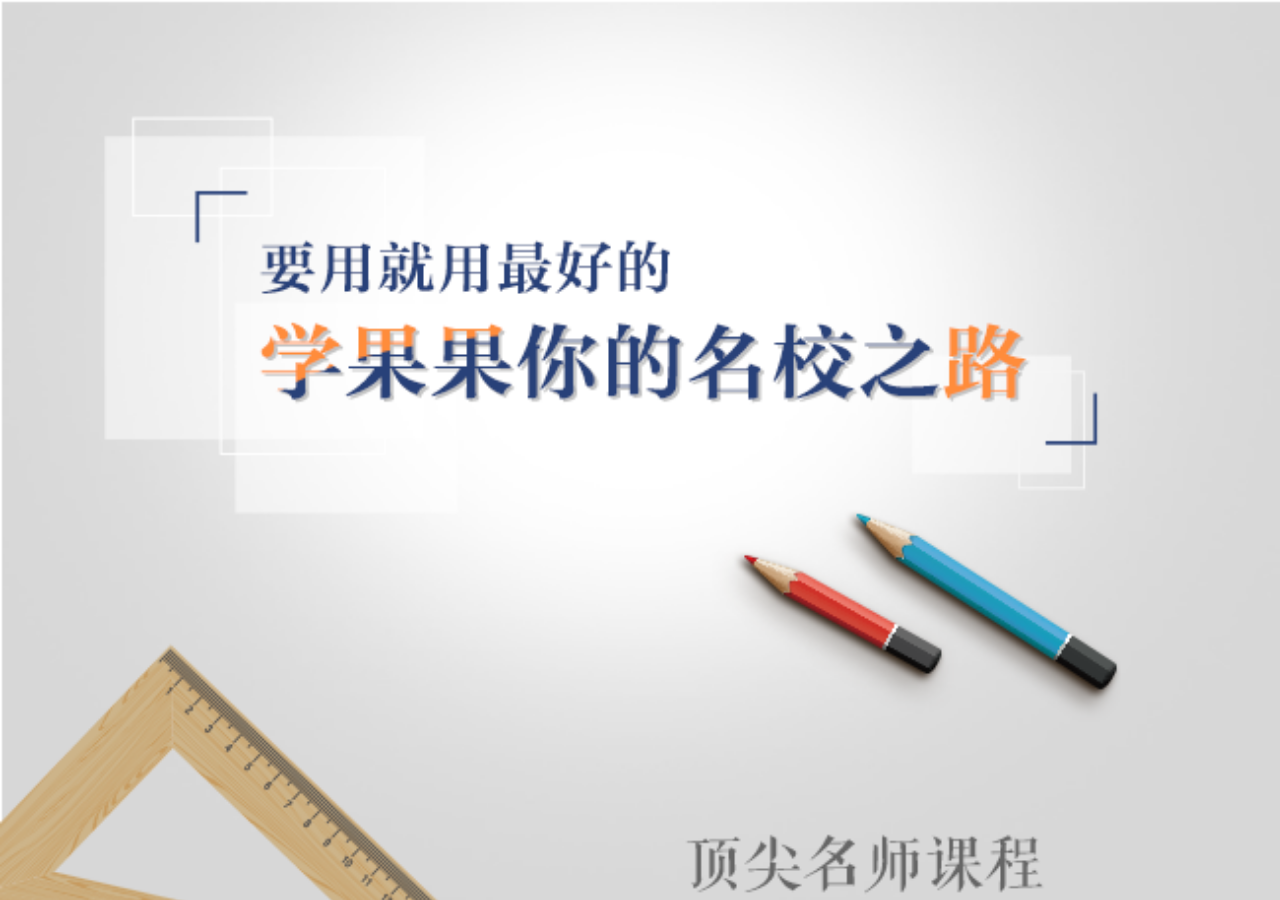
==== banner_second.html @ 9cfc10d7 "Initial commit" ====
<!DOCTYPE html>
<html>

	<head>
		<meta name="viewport" content="initial-scale=1, width=device-width, maximum-scale=1, user-scalable=no" />
		<meta name="apple-mobile-web-app-capable" content="yes" />
		<meta name="apple-touch-fullscreen" content="yes" />
		<meta name="full-screen" content="yes" />
		<meta name="format-detection" content="telephone=no" />
		<meta name="format-detection" content="address=no" />
		<meta charset="UTF-8">
		<link rel="stylesheet" type="text/css" href="css/app_banner.css"/>
		<title></title>
	<script type="text/javascript">
		function refresh() {
			var deviceWidth = document.documentElement.clientWidth;
			if(deviceWidth > 750) {
				document.documentElement.style.fontSize = 750 / 7.5 + "px";

			} else {
				document.documentElement.style.fontSize = deviceWidth / 7.5 + "px";
			}
		}
		refresh();
		window.onresize = function() {
			refresh();
		}
	</script>
	</head>
	<body>
		<div id="img_box" style=" background: url(img/banner2.png) no-repeat;background-size:100%;">
			
		</div>
	</body>
	<script type="text/javascript">
		console.log()
		document.getElementById("img_box").style.height=document.documentElement.clientHeight+"px";
	</script>
</html>
---- css/app_banner.css ----
* {
  margin: 0;
  padding: 0; }

#img_box {
  width: 100%;
  height: 100%; }

/*# sourceMappingURL=app_banner.css.map */
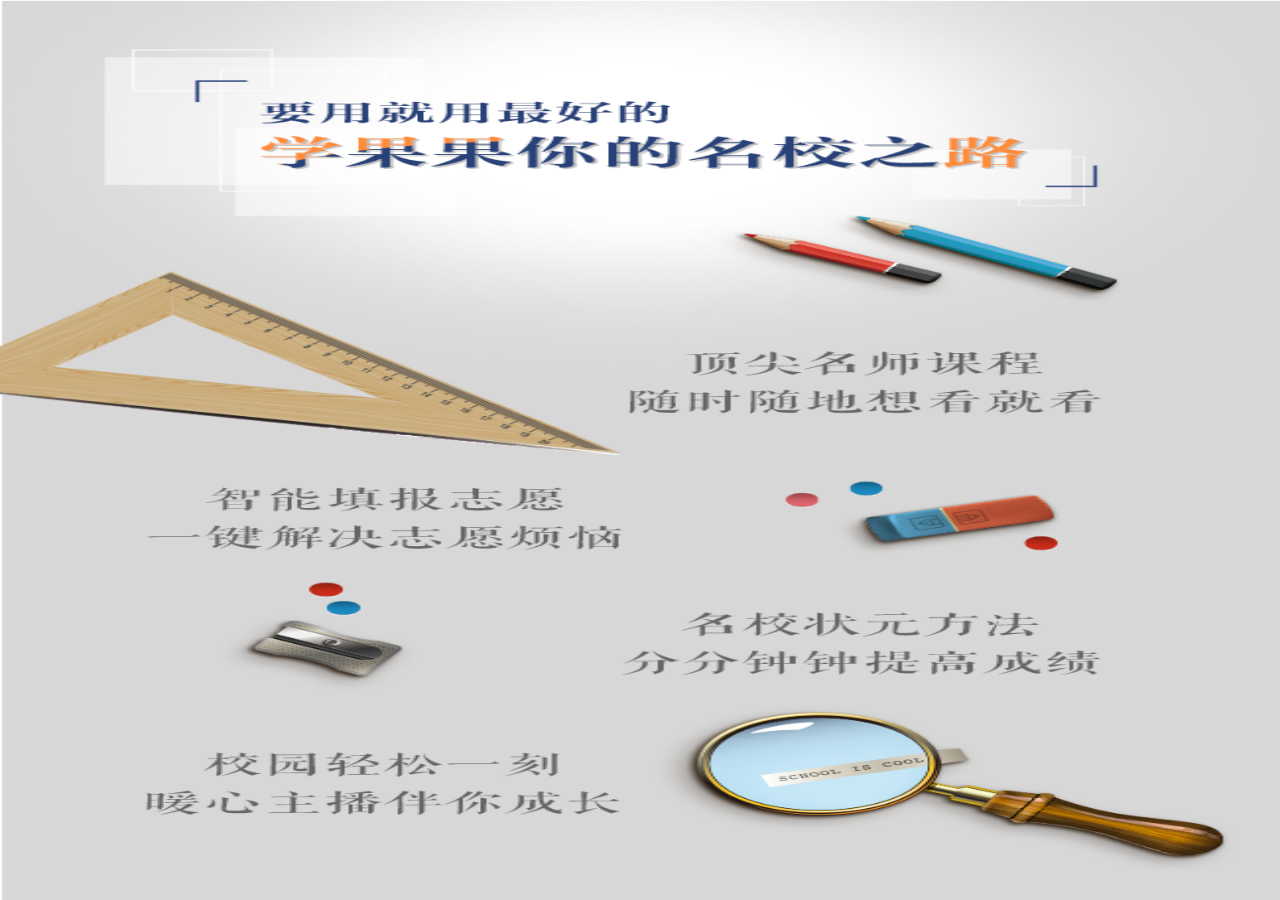
==== commit ca51f414: "100%" ====
--- a/banner_second.html
+++ b/banner_second.html
@@ -28,7 +28,7 @@
 	</script>
 	</head>
 	<body>
-		<div id="img_box" style=" background: url(img/banner2.png) no-repeat;background-size:100%;">
+		<div id="img_box" style=" background: url(img/banner2.png) no-repeat;background-size:100% 100%;">
 			
 		</div>
 	</body>
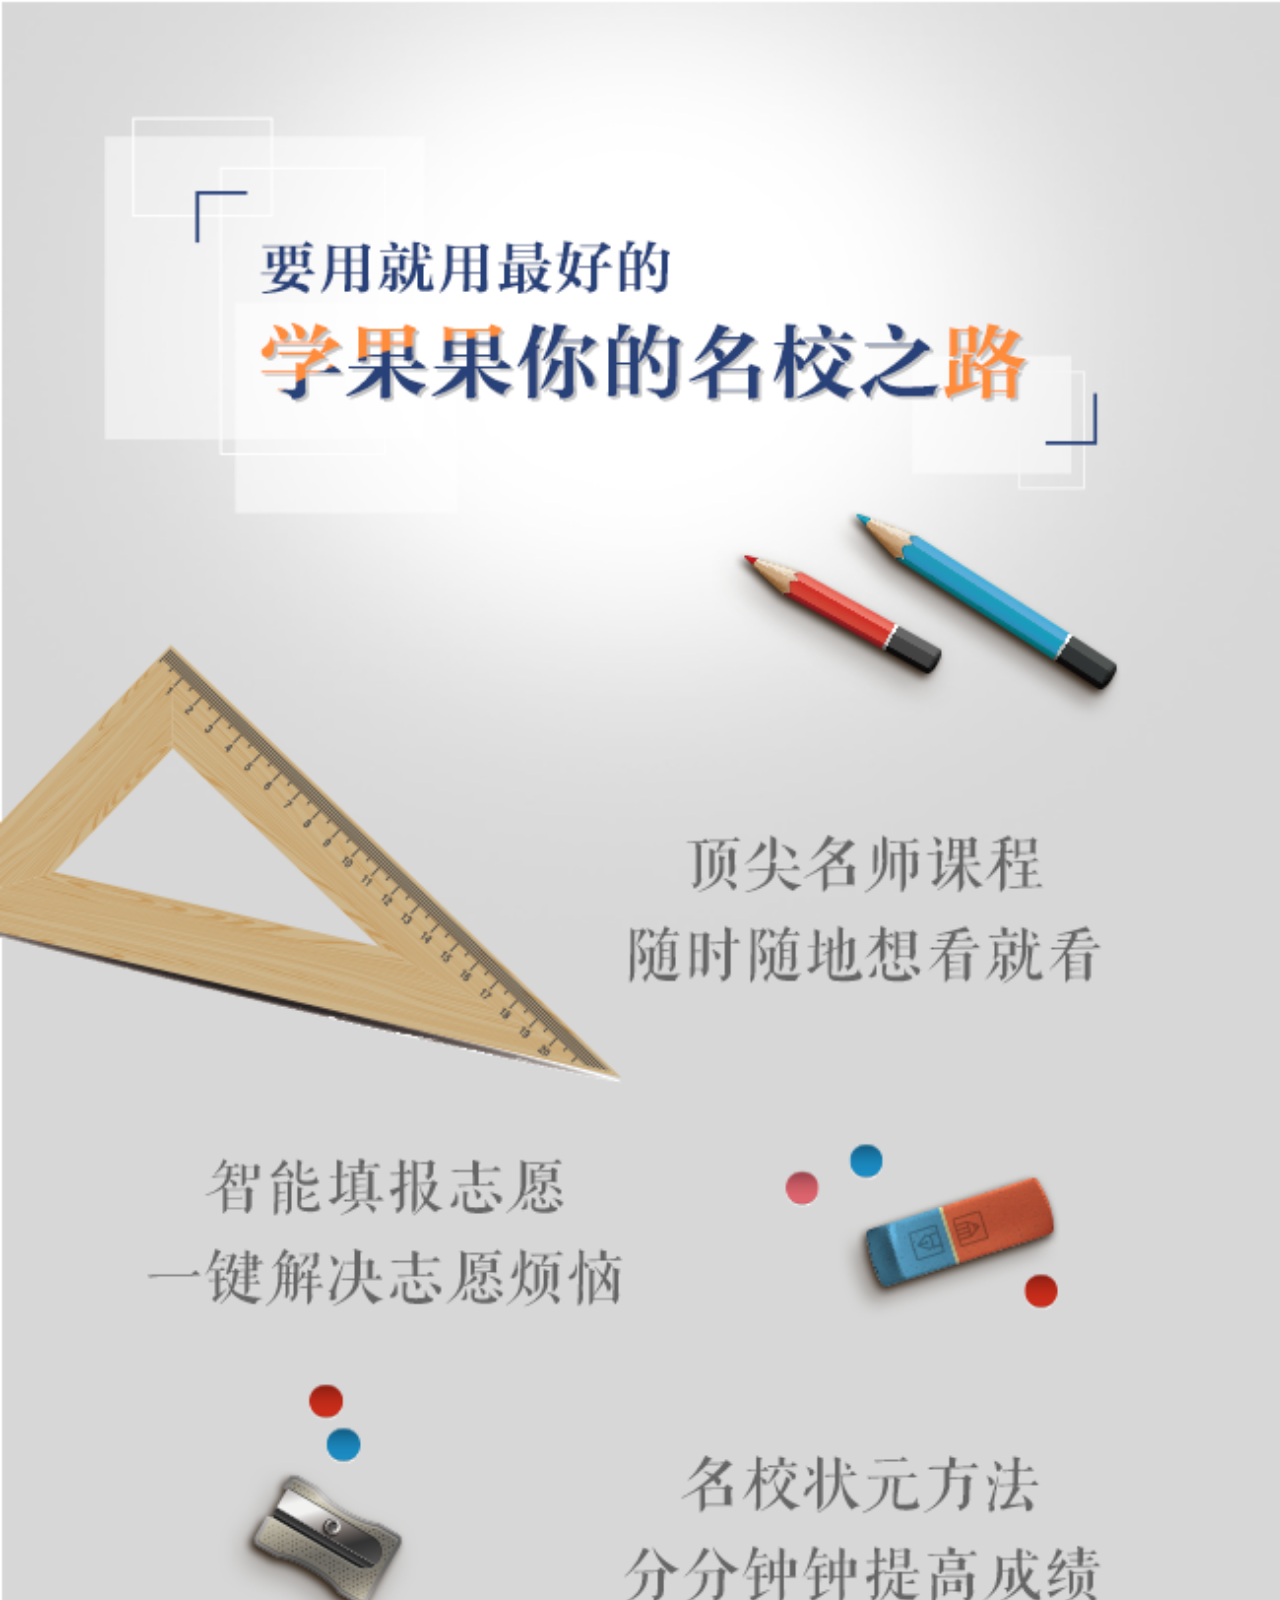
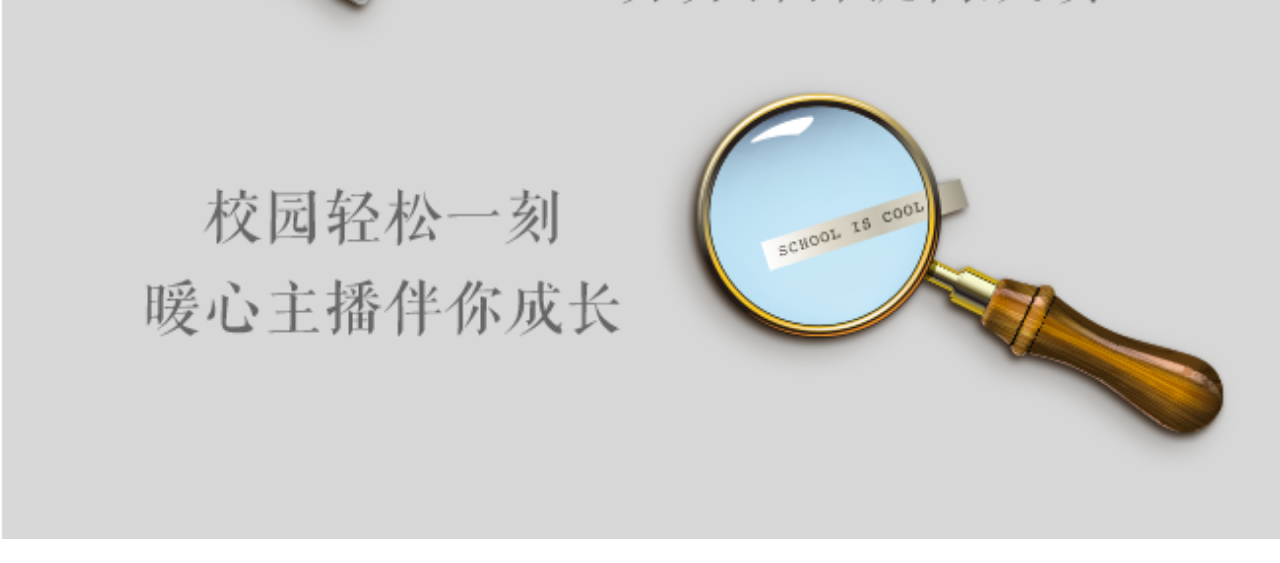
==== commit 578ecabc: "github" ====
--- a/banner_second.html
+++ b/banner_second.html
@@ -28,12 +28,9 @@
 	</script>
 	</head>
 	<body>
-		<div id="img_box" style=" background: url(img/banner2.png) no-repeat;background-size:100% 100%;">
-			
+		<div id="img_box" >
+			<img src="img/banner2.png" />
 		</div>
 	</body>
-	<script type="text/javascript">
-		console.log()
-		document.getElementById("img_box").style.height=document.documentElement.clientHeight+"px";
-	</script>
+	
 </html>
--- a/css/app_banner.css
+++ b/css/app_banner.css
@@ -2,8 +2,8 @@
   margin: 0;
   padding: 0; }
 
-#img_box {
+#img_box img {
   width: 100%;
-  height: 100%; }
+  height: auto; }
 
 /*# sourceMappingURL=app_banner.css.map */
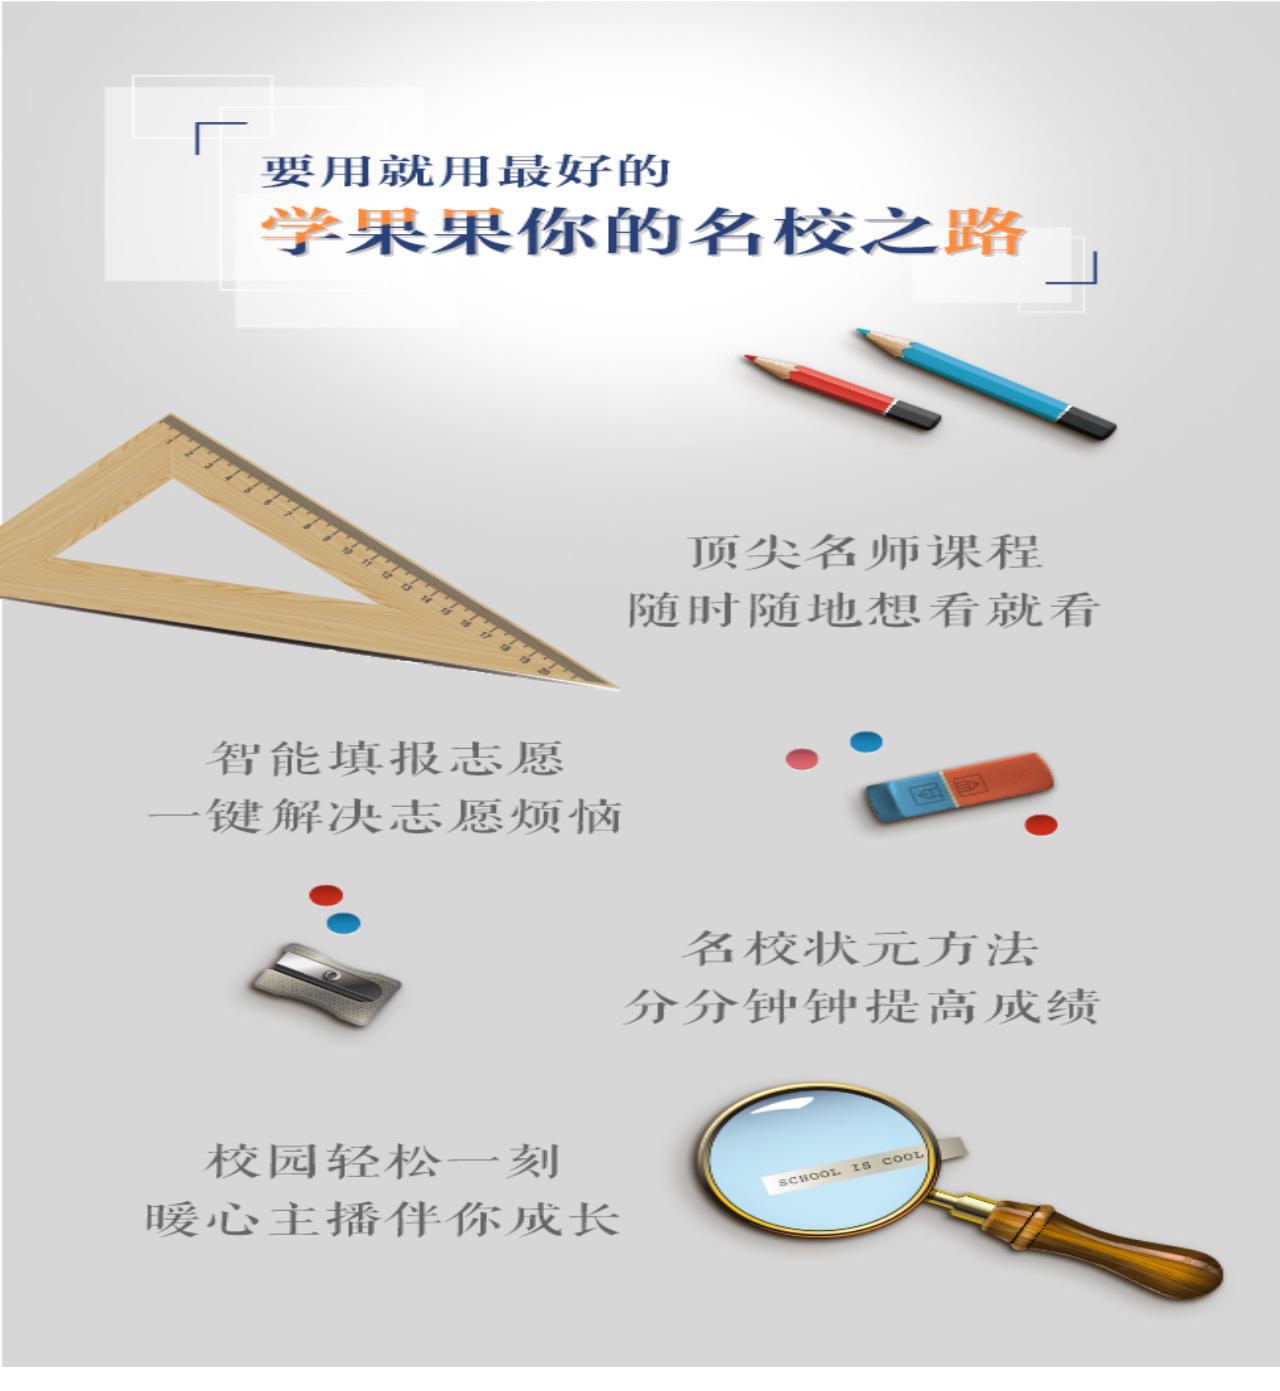
==== commit c7159f32: "github" ====
--- a/banner_second.html
+++ b/banner_second.html
@@ -28,8 +28,8 @@
 	</script>
 	</head>
 	<body>
-		<div id="img_box" >
-			<img src="img/banner2.png" />
+		<div id="img_box">
+		<img src="img/banner2.png" />
 		</div>
 	</body>
 	
--- a/css/app_banner.css
+++ b/css/app_banner.css
@@ -2,8 +2,11 @@
   margin: 0;
   padding: 0; }
 
-#img_box img {
+#img_box {
   width: 100%;
-  height: auto; }
+  height: 13.67rem; }
+  #img_box img {
+    width: 100%;
+    height: 13.67rem; }
 
 /*# sourceMappingURL=app_banner.css.map */
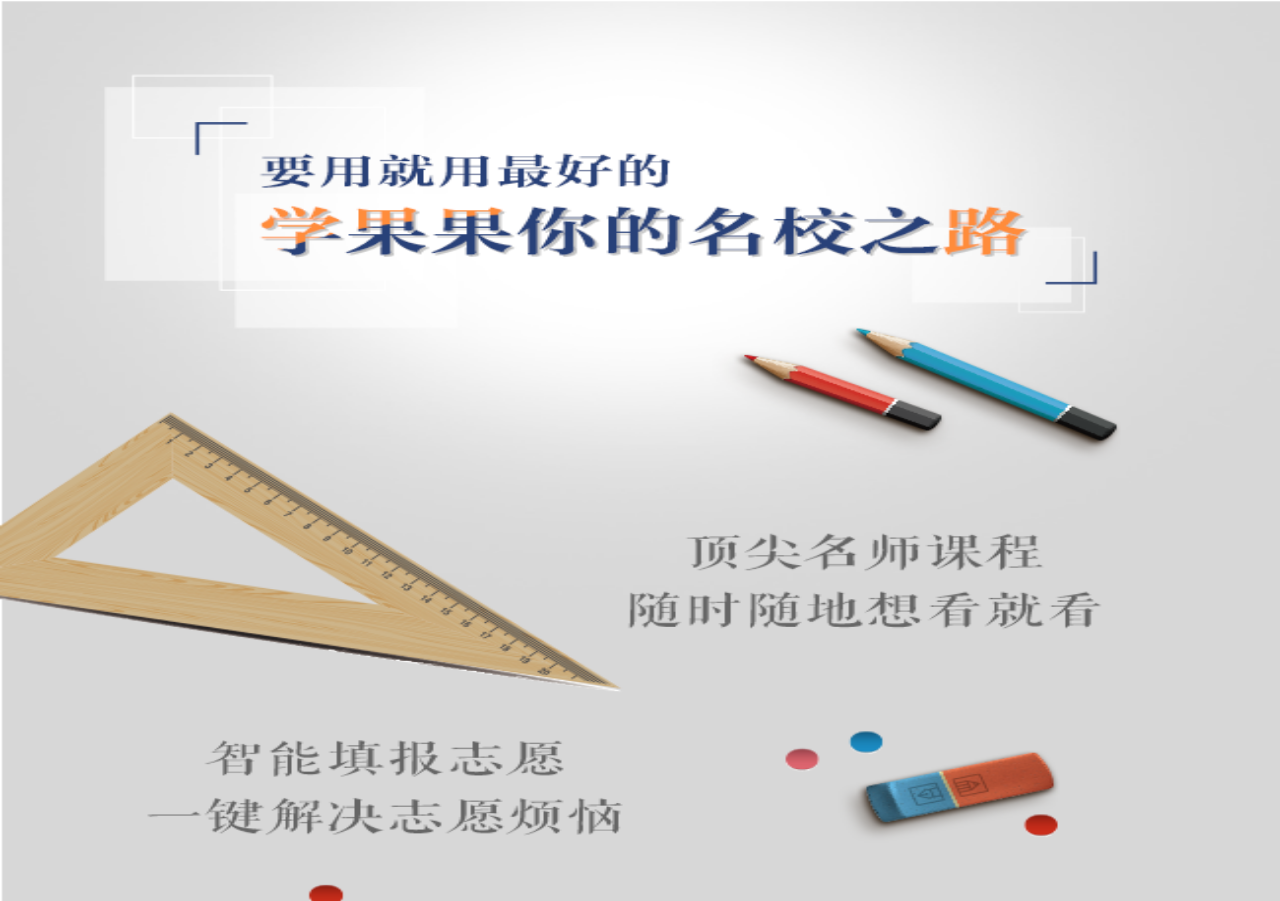
==== commit f69aa4da: "github" ====
--- a/banner_second.html
+++ b/banner_second.html
@@ -2,13 +2,14 @@
 <html>
 
 	<head>
-		<meta name="viewport" content="initial-scale=1, width=device-width, maximum-scale=1, user-scalable=no" />
+		<meta name="viewport" content="width=device-width,initial-scale=1.0,minimum-scale=1.0,maximum-scale=1.0,user-scalable=no" />
 		<meta name="apple-mobile-web-app-capable" content="yes" />
 		<meta name="apple-touch-fullscreen" content="yes" />
 		<meta name="full-screen" content="yes" />
 		<meta name="format-detection" content="telephone=no" />
 		<meta name="format-detection" content="address=no" />
 		<meta charset="UTF-8">
+		<link rel="stylesheet" type="text/css" href="lib/ionic/css/ionic.css"/>
 		<link rel="stylesheet" type="text/css" href="css/app_banner.css"/>
 		<title></title>
 	<script type="text/javascript">
@@ -27,10 +28,21 @@
 		}
 	</script>
 	</head>
-	<body>
-		<div id="img_box">
+	<script src="lib/ionic/js/ionic.bundle.js" type="text/javascript">
+		
+	</script>
+	<body ng-app="App" ng-controller="myCtrl">
+	<ion-content>
+			<div id="img_box">
 		<img src="img/banner2.png" />
 		</div>
+	</ion-content>
+	
 	</body>
-	
+	<script type="text/javascript">
+		var app=angular.module("App",["ionic"]);
+		app.controller("myCtrl",function($scope){
+			
+		})
+	</script>
 </html>
--- a/lib/ionic/css/ionic.css
+++ b/lib/ionic/css/ionic.css
@@ -0,0 +1,9813 @@
+@charset "UTF-8";
+/*!
+ * Copyright 2015 Drifty Co.
+ * http://drifty.com/
+ *
+ * Ionic, v1.3.1
+ * A powerful HTML5 mobile app framework.
+ * http://ionicframework.com/
+ *
+ * By @maxlynch, @benjsperry, @adamdbradley <3
+ *
+ * Licensed under the MIT license. Please see LICENSE for more information.
+ *
+ */
+/*!
+  Ionicons, v2.0.1
+  Created by Ben Sperry for the Ionic Framework, http://ionicons.com/
+  https://twitter.com/benjsperry  https://twitter.com/ionicframework
+  MIT License: https://github.com/driftyco/ionicons
+
+  Android-style icons originally built by Google’s
+  Material Design Icons: https://github.com/google/material-design-icons
+  used under CC BY http://creativecommons.org/licenses/by/4.0/
+  Modified icons to fit ionicon’s grid from original.
+*/
+@font-face {
+  font-family: "Ionicons";
+  src: url("../fonts/ionicons.eot?v=2.0.1");
+  src: url("../fonts/ionicons.eot?v=2.0.1#iefix") format("embedded-opentype"), url("../fonts/ionicons.ttf?v=2.0.1") format("truetype"), url("../fonts/ionicons.woff?v=2.0.1") format("woff"), url("../fonts/ionicons.woff") format("woff"), url("../fonts/ionicons.svg?v=2.0.1#Ionicons") format("svg");
+  font-weight: normal;
+  font-style: normal; }
+
+.ion, .ionicons,
+.ion-alert:before,
+.ion-alert-circled:before,
+.ion-android-add:before,
+.ion-android-add-circle:before,
+.ion-android-alarm-clock:before,
+.ion-android-alert:before,
+.ion-android-apps:before,
+.ion-android-archive:before,
+.ion-android-arrow-back:before,
+.ion-android-arrow-down:before,
+.ion-android-arrow-dropdown:before,
+.ion-android-arrow-dropdown-circle:before,
+.ion-android-arrow-dropleft:before,
+.ion-android-arrow-dropleft-circle:before,
+.ion-android-arrow-dropright:before,
+.ion-android-arrow-dropright-circle:before,
+.ion-android-arrow-dropup:before,
+.ion-android-arrow-dropup-circle:before,
+.ion-android-arrow-forward:before,
+.ion-android-arrow-up:before,
+.ion-android-attach:before,
+.ion-android-bar:before,
+.ion-android-bicycle:before,
+.ion-android-boat:before,
+.ion-android-bookmark:before,
+.ion-android-bulb:before,
+.ion-android-bus:before,
+.ion-android-calendar:before,
+.ion-android-call:before,
+.ion-android-camera:before,
+.ion-android-cancel:before,
+.ion-android-car:before,
+.ion-android-cart:before,
+.ion-android-chat:before,
+.ion-android-checkbox:before,
+.ion-android-checkbox-blank:before,
+.ion-android-checkbox-outline:before,
+.ion-android-checkbox-outline-blank:before,
+.ion-android-checkmark-circle:before,
+.ion-android-clipboard:before,
+.ion-android-close:before,
+.ion-android-cloud:before,
+.ion-android-cloud-circle:before,
+.ion-android-cloud-done:before,
+.ion-android-cloud-outline:before,
+.ion-android-color-palette:before,
+.ion-android-compass:before,
+.ion-android-contact:before,
+.ion-android-contacts:before,
+.ion-android-contract:before,
+.ion-android-create:before,
+.ion-android-delete:before,
+.ion-android-desktop:before,
+.ion-android-document:before,
+.ion-android-done:before,
+.ion-android-done-all:before,
+.ion-android-download:before,
+.ion-android-drafts:before,
+.ion-android-exit:before,
+.ion-android-expand:before,
+.ion-android-favorite:before,
+.ion-android-favorite-outline:before,
+.ion-android-film:before,
+.ion-android-folder:before,
+.ion-android-folder-open:before,
+.ion-android-funnel:before,
+.ion-android-globe:before,
+.ion-android-hand:before,
+.ion-android-hangout:before,
+.ion-android-happy:before,
+.ion-android-home:before,
+.ion-android-image:before,
+.ion-android-laptop:before,
+.ion-android-list:before,
+.ion-android-locate:before,
+.ion-android-lock:before,
+.ion-android-mail:before,
+.ion-android-map:before,
+.ion-android-menu:before,
+.ion-android-microphone:before,
+.ion-android-microphone-off:before,
+.ion-android-more-horizontal:before,
+.ion-android-more-vertical:before,
+.ion-android-navigate:before,
+.ion-android-notifications:before,
+.ion-android-notifications-none:before,
+.ion-android-notifications-off:before,
+.ion-android-open:before,
+.ion-android-options:before,
+.ion-android-people:before,
+.ion-android-person:before,
+.ion-android-person-add:before,
+.ion-android-phone-landscape:before,
+.ion-android-phone-portrait:before,
+.ion-android-pin:before,
+.ion-android-plane:before,
+.ion-android-playstore:before,
+.ion-android-print:before,
+.ion-android-radio-button-off:before,
+.ion-android-radio-button-on:before,
+.ion-android-refresh:before,
+.ion-android-remove:before,
+.ion-android-remove-circle:before,
+.ion-android-restaurant:before,
+.ion-android-sad:before,
+.ion-android-search:before,
+.ion-android-send:before,
+.ion-android-settings:before,
+.ion-android-share:before,
+.ion-android-share-alt:before,
+.ion-android-star:before,
+.ion-android-star-half:before,
+.ion-android-star-outline:before,
+.ion-android-stopwatch:before,
+.ion-android-subway:before,
+.ion-android-sunny:before,
+.ion-android-sync:before,
+.ion-android-textsms:before,
+.ion-android-time:before,
+.ion-android-train:before,
+.ion-android-unlock:before,
+.ion-android-upload:before,
+.ion-android-volume-down:before,
+.ion-android-volume-mute:before,
+.ion-android-volume-off:before,
+.ion-android-volume-up:before,
+.ion-android-walk:before,
+.ion-android-warning:before,
+.ion-android-watch:before,
+.ion-android-wifi:before,
+.ion-aperture:before,
+.ion-archive:before,
+.ion-arrow-down-a:before,
+.ion-arrow-down-b:before,
+.ion-arrow-down-c:before,
+.ion-arrow-expand:before,
+.ion-arrow-graph-down-left:before,
+.ion-arrow-graph-down-right:before,
+.ion-arrow-graph-up-left:before,
+.ion-arrow-graph-up-right:before,
+.ion-arrow-left-a:before,
+.ion-arrow-left-b:before,
+.ion-arrow-left-c:before,
+.ion-arrow-move:before,
+.ion-arrow-resize:before,
+.ion-arrow-return-left:before,
+.ion-arrow-return-right:before,
+.ion-arrow-right-a:before,
+.ion-arrow-right-b:before,
+.ion-arrow-right-c:before,
+.ion-arrow-shrink:before,
+.ion-arrow-swap:before,
+.ion-arrow-up-a:before,
+.ion-arrow-up-b:before,
+.ion-arrow-up-c:before,
+.ion-asterisk:before,
+.ion-at:before,
+.ion-backspace:before,
+.ion-backspace-outline:before,
+.ion-bag:before,
+.ion-battery-charging:before,
+.ion-battery-empty:before,
+.ion-battery-full:before,
+.ion-battery-half:before,
+.ion-battery-low:before,
+.ion-beaker:before,
+.ion-beer:before,
+.ion-bluetooth:before,
+.ion-bonfire:before,
+.ion-bookmark:before,
+.ion-bowtie:before,
+.ion-briefcase:before,
+.ion-bug:before,
+.ion-calculator:before,
+.ion-calendar:before,
+.ion-camera:before,
+.ion-card:before,
+.ion-cash:before,
+.ion-chatbox:before,
+.ion-chatbox-working:before,
+.ion-chatboxes:before,
+.ion-chatbubble:before,
+.ion-chatbubble-working:before,
+.ion-chatbubbles:before,
+.ion-checkmark:before,
+.ion-checkmark-circled:before,
+.ion-checkmark-round:before,
+.ion-chevron-down:before,
+.ion-chevron-left:before,
+.ion-chevron-right:before,
+.ion-chevron-up:before,
+.ion-clipboard:before,
+.ion-clock:before,
+.ion-close:before,
+.ion-close-circled:before,
+.ion-close-round:before,
+.ion-closed-captioning:before,
+.ion-cloud:before,
+.ion-code:before,
+.ion-code-download:before,
+.ion-code-working:before,
+.ion-coffee:before,
+.ion-compass:before,
+.ion-compose:before,
+.ion-connection-bars:before,
+.ion-contrast:before,
+.ion-crop:before,
+.ion-cube:before,
+.ion-disc:before,
+.ion-document:before,
+.ion-document-text:before,
+.ion-drag:before,
+.ion-earth:before,
+.ion-easel:before,
+.ion-edit:before,
+.ion-egg:before,
+.ion-eject:before,
+.ion-email:before,
+.ion-email-unread:before,
+.ion-erlenmeyer-flask:before,
+.ion-erlenmeyer-flask-bubbles:before,
+.ion-eye:before,
+.ion-eye-disabled:before,
+.ion-female:before,
+.ion-filing:before,
+.ion-film-marker:before,
+.ion-fireball:before,
+.ion-flag:before,
+.ion-flame:before,
+.ion-flash:before,
+.ion-flash-off:before,
+.ion-folder:before,
+.ion-fork:before,
+.ion-fork-repo:before,
+.ion-forward:before,
+.ion-funnel:before,
+.ion-gear-a:before,
+.ion-gear-b:before,
+.ion-grid:before,
+.ion-hammer:before,
+.ion-happy:before,
+.ion-happy-outline:before,
+.ion-headphone:before,
+.ion-heart:before,
+.ion-heart-broken:before,
+.ion-help:before,
+.ion-help-buoy:before,
+.ion-help-circled:before,
+.ion-home:before,
+.ion-icecream:before,
+.ion-image:before,
+.ion-images:before,
+.ion-information:before,
+.ion-information-circled:before,
+.ion-ionic:before,
+.ion-ios-alarm:before,
+.ion-ios-alarm-outline:before,
+.ion-ios-albums:before,
+.ion-ios-albums-outline:before,
+.ion-ios-americanfootball:before,
+.ion-ios-americanfootball-outline:before,
+.ion-ios-analytics:before,
+.ion-ios-analytics-outline:before,
+.ion-ios-arrow-back:before,
+.ion-ios-arrow-down:before,
+.ion-ios-arrow-forward:before,
+.ion-ios-arrow-left:before,
+.ion-ios-arrow-right:before,
+.ion-ios-arrow-thin-down:before,
+.ion-ios-arrow-thin-left:before,
+.ion-ios-arrow-thin-right:before,
+.ion-ios-arrow-thin-up:before,
+.ion-ios-arrow-up:before,
+.ion-ios-at:before,
+.ion-ios-at-outline:before,
+.ion-ios-barcode:before,
+.ion-ios-barcode-outline:before,
+.ion-ios-baseball:before,
+.ion-ios-baseball-outline:before,
+.ion-ios-basketball:before,
+.ion-ios-basketball-outline:before,
+.ion-ios-bell:before,
+.ion-ios-bell-outline:before,
+.ion-ios-body:before,
+.ion-ios-body-outline:before,
+.ion-ios-bolt:before,
+.ion-ios-bolt-outline:before,
+.ion-ios-book:before,
+.ion-ios-book-outline:before,
+.ion-ios-bookmarks:before,
+.ion-ios-bookmarks-outline:before,
+.ion-ios-box:before,
+.ion-ios-box-outline:before,
+.ion-ios-briefcase:before,
+.ion-ios-briefcase-outline:before,
+.ion-ios-browsers:before,
+.ion-ios-browsers-outline:before,
+.ion-ios-calculator:before,
+.ion-ios-calculator-outline:before,
+.ion-ios-calendar:before,
+.ion-ios-calendar-outline:before,
+.ion-ios-camera:before,
+.ion-ios-camera-outline:before,
+.ion-ios-cart:before,
+.ion-ios-cart-outline:before,
+.ion-ios-chatboxes:before,
+.ion-ios-chatboxes-outline:before,
+.ion-ios-chatbubble:before,
+.ion-ios-chatbubble-outline:before,
+.ion-ios-checkmark:before,
+.ion-ios-checkmark-empty:before,
+.ion-ios-checkmark-outline:before,
+.ion-ios-circle-filled:before,
+.ion-ios-circle-outline:before,
+.ion-ios-clock:before,
+.ion-ios-clock-outline:before,
+.ion-ios-close:before,
+.ion-ios-close-empty:before,
+.ion-ios-close-outline:before,
+.ion-ios-cloud:before,
+.ion-ios-cloud-download:before,
+.ion-ios-cloud-download-outline:before,
+.ion-ios-cloud-outline:before,
+.ion-ios-cloud-upload:before,
+.ion-ios-cloud-upload-outline:before,
+.ion-ios-cloudy:before,
+.ion-ios-cloudy-night:before,
+.ion-ios-cloudy-night-outline:before,
+.ion-ios-cloudy-outline:before,
+.ion-ios-cog:before,
+.ion-ios-cog-outline:before,
+.ion-ios-color-filter:before,
+.ion-ios-color-filter-outline:before,
+.ion-ios-color-wand:before,
+.ion-ios-color-wand-outline:before,
+.ion-ios-compose:before,
+.ion-ios-compose-outline:before,
+.ion-ios-contact:before,
+.ion-ios-contact-outline:before,
+.ion-ios-copy:before,
+.ion-ios-copy-outline:before,
+.ion-ios-crop:before,
+.ion-ios-crop-strong:before,
+.ion-ios-download:before,
+.ion-ios-download-outline:before,
+.ion-ios-drag:before,
+.ion-ios-email:before,
+.ion-ios-email-outline:before,
+.ion-ios-eye:before,
+.ion-ios-eye-outline:before,
+.ion-ios-fastforward:before,
+.ion-ios-fastforward-outline:before,
+.ion-ios-filing:before,
+.ion-ios-filing-outline:before,
+.ion-ios-film:before,
+.ion-ios-film-outline:before,
+.ion-ios-flag:before,
+.ion-ios-flag-outline:before,
+.ion-ios-flame:before,
+.ion-ios-flame-outline:before,
+.ion-ios-flask:before,
+.ion-ios-flask-outline:before,
+.ion-ios-flower:before,
+.ion-ios-flower-outline:before,
+.ion-ios-folder:before,
+.ion-ios-folder-outline:before,
+.ion-ios-football:before,
+.ion-ios-football-outline:before,
+.ion-ios-game-controller-a:before,
+.ion-ios-game-controller-a-outline:before,
+.ion-ios-game-controller-b:before,
+.ion-ios-game-controller-b-outline:before,
+.ion-ios-gear:before,
+.ion-ios-gear-outline:before,
+.ion-ios-glasses:before,
+.ion-ios-glasses-outline:before,
+.ion-ios-grid-view:before,
+.ion-ios-grid-view-outline:before,
+.ion-ios-heart:before,
+.ion-ios-heart-outline:before,
+.ion-ios-help:before,
+.ion-ios-help-empty:before,
+.ion-ios-help-outline:before,
+.ion-ios-home:before,
+.ion-ios-home-outline:before,
+.ion-ios-infinite:before,
+.ion-ios-infinite-outline:before,
+.ion-ios-information:before,
+.ion-ios-information-empty:before,
+.ion-ios-information-outline:before,
+.ion-ios-ionic-outline:before,
+.ion-ios-keypad:before,
+.ion-ios-keypad-outline:before,
+.ion-ios-lightbulb:before,
+.ion-ios-lightbulb-outline:before,
+.ion-ios-list:before,
+.ion-ios-list-outline:before,
+.ion-ios-location:before,
+.ion-ios-location-outline:before,
+.ion-ios-locked:before,
+.ion-ios-locked-outline:before,
+.ion-ios-loop:before,
+.ion-ios-loop-strong:before,
+.ion-ios-medical:before,
+.ion-ios-medical-outline:before,
+.ion-ios-medkit:before,
+.ion-ios-medkit-outline:before,
+.ion-ios-mic:before,
+.ion-ios-mic-off:before,
+.ion-ios-mic-outline:before,
+.ion-ios-minus:before,
+.ion-ios-minus-empty:before,
+.ion-ios-minus-outline:before,
+.ion-ios-monitor:before,
+.ion-ios-monitor-outline:before,
+.ion-ios-moon:before,
+.ion-ios-moon-outline:before,
+.ion-ios-more:before,
+.ion-ios-more-outline:before,
+.ion-ios-musical-note:before,
+.ion-ios-musical-notes:before,
+.ion-ios-navigate:before,
+.ion-ios-navigate-outline:before,
+.ion-ios-nutrition:before,
+.ion-ios-nutrition-outline:before,
+.ion-ios-paper:before,
+.ion-ios-paper-outline:before,
+.ion-ios-paperplane:before,
+.ion-ios-paperplane-outline:before,
+.ion-ios-partlysunny:before,
+.ion-ios-partlysunny-outline:before,
+.ion-ios-pause:before,
+.ion-ios-pause-outline:before,
+.ion-ios-paw:before,
+.ion-ios-paw-outline:before,
+.ion-ios-people:before,
+.ion-ios-people-outline:before,
+.ion-ios-person:before,
+.ion-ios-person-outline:before,
+.ion-ios-personadd:before,
+.ion-ios-personadd-outline:before,
+.ion-ios-photos:before,
+.ion-ios-photos-outline:before,
+.ion-ios-pie:before,
+.ion-ios-pie-outline:before,
+.ion-ios-pint:before,
+.ion-ios-pint-outline:before,
+.ion-ios-play:before,
+.ion-ios-play-outline:before,
+.ion-ios-plus:before,
+.ion-ios-plus-empty:before,
+.ion-ios-plus-outline:before,
+.ion-ios-pricetag:before,
+.ion-ios-pricetag-outline:before,
+.ion-ios-pricetags:before,
+.ion-ios-pricetags-outline:before,
+.ion-ios-printer:before,
+.ion-ios-printer-outline:before,
+.ion-ios-pulse:before,
+.ion-ios-pulse-strong:before,
+.ion-ios-rainy:before,
+.ion-ios-rainy-outline:before,
+.ion-ios-recording:before,
+.ion-ios-recording-outline:before,
+.ion-ios-redo:before,
+.ion-ios-redo-outline:before,
+.ion-ios-refresh:before,
+.ion-ios-refresh-empty:before,
+.ion-ios-refresh-outline:before,
+.ion-ios-reload:before,
+.ion-ios-reverse-camera:before,
+.ion-ios-reverse-camera-outline:before,
+.ion-ios-rewind:before,
+.ion-ios-rewind-outline:before,
+.ion-ios-rose:before,
+.ion-ios-rose-outline:before,
+.ion-ios-search:before,
+.ion-ios-search-strong:before,
+.ion-ios-settings:before,
+.ion-ios-settings-strong:before,
+.ion-ios-shuffle:before,
+.ion-ios-shuffle-strong:before,
+.ion-ios-skipbackward:before,
+.ion-ios-skipbackward-outline:before,
+.ion-ios-skipforward:before,
+.ion-ios-skipforward-outline:before,
+.ion-ios-snowy:before,
+.ion-ios-speedometer:before,
+.ion-ios-speedometer-outline:before,
+.ion-ios-star:before,
+.ion-ios-star-half:before,
+.ion-ios-star-outline:before,
+.ion-ios-stopwatch:before,
+.ion-ios-stopwatch-outline:before,
+.ion-ios-sunny:before,
+.ion-ios-sunny-outline:before,
+.ion-ios-telephone:before,
+.ion-ios-telephone-outline:before,
+.ion-ios-tennisball:before,
+.ion-ios-tennisball-outline:before,
+.ion-ios-thunderstorm:before,
+.ion-ios-thunderstorm-outline:before,
+.ion-ios-time:before,
+.ion-ios-time-outline:before,
+.ion-ios-timer:before,
+.ion-ios-timer-outline:before,
+.ion-ios-toggle:before,
+.ion-ios-toggle-outline:before,
+.ion-ios-trash:before,
+.ion-ios-trash-outline:before,
+.ion-ios-undo:before,
+.ion-ios-undo-outline:before,
+.ion-ios-unlocked:before,
+.ion-ios-unlocked-outline:before,
+.ion-ios-upload:before,
+.ion-ios-upload-outline:before,
+.ion-ios-videocam:before,
+.ion-ios-videocam-outline:before,
+.ion-ios-volume-high:before,
+.ion-ios-volume-low:before,
+.ion-ios-wineglass:before,
+.ion-ios-wineglass-outline:before,
+.ion-ios-world:before,
+.ion-ios-world-outline:before,
+.ion-ipad:before,
+.ion-iphone:before,
+.ion-ipod:before,
+.ion-jet:before,
+.ion-key:before,
+.ion-knife:before,
+.ion-laptop:before,
+.ion-leaf:before,
+.ion-levels:before,
+.ion-lightbulb:before,
+.ion-link:before,
+.ion-load-a:before,
+.ion-load-b:before,
+.ion-load-c:before,
+.ion-load-d:before,
+.ion-location:before,
+.ion-lock-combination:before,
+.ion-locked:before,
+.ion-log-in:before,
+.ion-log-out:before,
+.ion-loop:before,
+.ion-magnet:before,
+.ion-male:before,
+.ion-man:before,
+.ion-map:before,
+.ion-medkit:before,
+.ion-merge:before,
+.ion-mic-a:before,
+.ion-mic-b:before,
+.ion-mic-c:before,
+.ion-minus:before,
+.ion-minus-circled:before,
+.ion-minus-round:before,
+.ion-model-s:before,
+.ion-monitor:before,
+.ion-more:before,
+.ion-mouse:before,
+.ion-music-note:before,
+.ion-navicon:before,
+.ion-navicon-round:before,
+.ion-navigate:before,
+.ion-network:before,
+.ion-no-smoking:before,
+.ion-nuclear:before,
+.ion-outlet:before,
+.ion-paintbrush:before,
+.ion-paintbucket:before,
+.ion-paper-airplane:before,
+.ion-paperclip:before,
+.ion-pause:before,
+.ion-person:before,
+.ion-person-add:before,
+.ion-person-stalker:before,
+.ion-pie-graph:before,
+.ion-pin:before,
+.ion-pinpoint:before,
+.ion-pizza:before,
+.ion-plane:before,
+.ion-planet:before,
+.ion-play:before,
+.ion-playstation:before,
+.ion-plus:before,
+.ion-plus-circled:before,
+.ion-plus-round:before,
+.ion-podium:before,
+.ion-pound:before,
+.ion-power:before,
+.ion-pricetag:before,
+.ion-pricetags:before,
+.ion-printer:before,
+.ion-pull-request:before,
+.ion-qr-scanner:before,
+.ion-quote:before,
+.ion-radio-waves:before,
+.ion-record:before,
+.ion-refresh:before,
+.ion-reply:before,
+.ion-reply-all:before,
+.ion-ribbon-a:before,
+.ion-ribbon-b:before,
+.ion-sad:before,
+.ion-sad-outline:before,
+.ion-scissors:before,
+.ion-search:before,
+.ion-settings:before,
+.ion-share:before,
+.ion-shuffle:before,
+.ion-skip-backward:before,
+.ion-skip-forward:before,
+.ion-social-android:before,
+.ion-social-android-outline:before,
+.ion-social-angular:before,
+.ion-social-angular-outline:before,
+.ion-social-apple:before,
+.ion-social-apple-outline:before,
+.ion-social-bitcoin:before,
+.ion-social-bitcoin-outline:before,
+.ion-social-buffer:before,
+.ion-social-buffer-outline:before,
+.ion-social-chrome:before,
+.ion-social-chrome-outline:before,
+.ion-social-codepen:before,
+.ion-social-codepen-outline:before,
+.ion-social-css3:before,
+.ion-social-css3-outline:before,
+.ion-social-designernews:before,
+.ion-social-designernews-outline:before,
+.ion-social-dribbble:before,
+.ion-social-dribbble-outline:before,
+.ion-social-dropbox:before,
+.ion-social-dropbox-outline:before,
+.ion-social-euro:before,
+.ion-social-euro-outline:before,
+.ion-social-facebook:before,
+.ion-social-facebook-outline:before,
+.ion-social-foursquare:before,
+.ion-social-foursquare-outline:before,
+.ion-social-freebsd-devil:before,
+.ion-social-github:before,
+.ion-social-github-outline:before,
+.ion-social-google:before,
+.ion-social-google-outline:before,
+.ion-social-googleplus:before,
+.ion-social-googleplus-outline:before,
+.ion-social-hackernews:before,
+.ion-social-hackernews-outline:before,
+.ion-social-html5:before,
+.ion-social-html5-outline:before,
+.ion-social-instagram:before,
+.ion-social-instagram-outline:before,
+.ion-social-javascript:before,
+.ion-social-javascript-outline:before,
+.ion-social-linkedin:before,
+.ion-social-linkedin-outline:before,
+.ion-social-markdown:before,
+.ion-social-nodejs:before,
+.ion-social-octocat:before,
+.ion-social-pinterest:before,
+.ion-social-pinterest-outline:before,
+.ion-social-python:before,
+.ion-social-reddit:before,
+.ion-social-reddit-outline:before,
+.ion-social-rss:before,
+.ion-social-rss-outline:before,
+.ion-social-sass:before,
+.ion-social-skype:before,
+.ion-social-skype-outline:before,
+.ion-social-snapchat:before,
+.ion-social-snapchat-outline:before,
+.ion-social-tumblr:before,
+.ion-social-tumblr-outline:before,
+.ion-social-tux:before,
+.ion-social-twitch:before,
+.ion-social-twitch-outline:before,
+.ion-social-twitter:before,
+.ion-social-twitter-outline:before,
+.ion-social-usd:before,
+.ion-social-usd-outline:before,
+.ion-social-vimeo:before,
+.ion-social-vimeo-outline:before,
+.ion-social-whatsapp:before,
+.ion-social-whatsapp-outline:before,
+.ion-social-windows:before,
+.ion-social-windows-outline:before,
+.ion-social-wordpress:before,
+.ion-social-wordpress-outline:before,
+.ion-social-yahoo:before,
+.ion-social-yahoo-outline:before,
+.ion-social-yen:before,
+.ion-social-yen-outline:before,
+.ion-social-youtube:before,
+.ion-social-youtube-outline:before,
+.ion-soup-can:before,
+.ion-soup-can-outline:before,
+.ion-speakerphone:before,
+.ion-speedometer:before,
+.ion-spoon:before,
+.ion-star:before,
+.ion-stats-bars:before,
+.ion-steam:before,
+.ion-stop:before,
+.ion-thermometer:before,
+.ion-thumbsdown:before,
+.ion-thumbsup:before,
+.ion-toggle:before,
+.ion-toggle-filled:before,
+.ion-transgender:before,
+.ion-trash-a:before,
+.ion-trash-b:before,
+.ion-trophy:before,
+.ion-tshirt:before,
+.ion-tshirt-outline:before,
+.ion-umbrella:before,
+.ion-university:before,
+.ion-unlocked:before,
+.ion-upload:before,
+.ion-usb:before,
+.ion-videocamera:before,
+.ion-volume-high:before,
+.ion-volume-low:before,
+.ion-volume-medium:before,
+.ion-volume-mute:before,
+.ion-wand:before,
+.ion-waterdrop:before,
+.ion-wifi:before,
+.ion-wineglass:before,
+.ion-woman:before,
+.ion-wrench:before,
+.ion-xbox:before {
+  display: inline-block;
+  font-family: "Ionicons";
+  speak: none;
+  font-style: normal;
+  font-weight: normal;
+  font-variant: normal;
+  text-transform: none;
+  text-rendering: auto;
+  line-height: 1;
+  -webkit-font-smoothing: antialiased;
+  -moz-osx-font-smoothing: grayscale; }
+
+.ion-alert:before {
+  content: ""; }
+
+.ion-alert-circled:before {
+  content: ""; }
+
+.ion-android-add:before {
+  content: ""; }
+
+.ion-android-add-circle:before {
+  content: ""; }
+
+.ion-android-alarm-clock:before {
+  content: ""; }
+
+.ion-android-alert:before {
+  content: ""; }
+
+.ion-android-apps:before {
+  content: ""; }
+
+.ion-android-archive:before {
+  content: ""; }
+
+.ion-android-arrow-back:before {
+  content: ""; }
+
+.ion-android-arrow-down:before {
+  content: ""; }
+
+.ion-android-arrow-dropdown:before {
+  content: ""; }
+
+.ion-android-arrow-dropdown-circle:before {
+  content: ""; }
+
+.ion-android-arrow-dropleft:before {
+  content: ""; }
+
+.ion-android-arrow-dropleft-circle:before {
+  content: ""; }
+
+.ion-android-arrow-dropright:before {
+  content: ""; }
+
+.ion-android-arrow-dropright-circle:before {
+  content: ""; }
+
+.ion-android-arrow-dropup:before {
+  content: ""; }
+
+.ion-android-arrow-dropup-circle:before {
+  content: ""; }
+
+.ion-android-arrow-forward:before {
+  content: ""; }
+
+.ion-android-arrow-up:before {
+  content: ""; }
+
+.ion-android-attach:before {
+  content: ""; }
+
+.ion-android-bar:before {
+  content: ""; }
+
+.ion-android-bicycle:before {
+  content: ""; }
+
+.ion-android-boat:before {
+  content: ""; }
+
+.ion-android-bookmark:before {
+  content: ""; }
+
+.ion-android-bulb:before {
+  content: ""; }
+
+.ion-android-bus:before {
+  content: ""; }
+
+.ion-android-calendar:before {
+  content: ""; }
+
+.ion-android-call:before {
+  content: ""; }
+
+.ion-android-camera:before {
+  content: ""; }
+
+.ion-android-cancel:before {
+  content: ""; }
+
+.ion-android-car:before {
+  content: ""; }
+
+.ion-android-cart:before {
+  content: ""; }
+
+.ion-android-chat:before {
+  content: ""; }
+
+.ion-android-checkbox:before {
+  content: ""; }
+
+.ion-android-checkbox-blank:before {
+  content: ""; }
+
+.ion-android-checkbox-outline:before {
+  content: ""; }
+
+.ion-android-checkbox-outline-blank:before {
+  content: ""; }
+
+.ion-android-checkmark-circle:before {
+  content: ""; }
+
+.ion-android-clipboard:before {
+  content: ""; }
+
+.ion-android-close:before {
+  content: ""; }
+
+.ion-android-cloud:before {
+  content: ""; }
+
+.ion-android-cloud-circle:before {
+  content: ""; }
+
+.ion-android-cloud-done:before {
+  content: ""; }
+
+.ion-android-cloud-outline:before {
+  content: ""; }
+
+.ion-android-color-palette:before {
+  content: ""; }
+
+.ion-android-compass:before {
+  content: ""; }
+
+.ion-android-contact:before {
+  content: ""; }
+
+.ion-android-contacts:before {
+  content: ""; }
+
+.ion-android-contract:before {
+  content: ""; }
+
+.ion-android-create:before {
+  content: ""; }
+
+.ion-android-delete:before {
+  content: ""; }
+
+.ion-android-desktop:before {
+  content: ""; }
+
+.ion-android-document:before {
+  content: ""; }
+
+.ion-android-done:before {
+  content: ""; }
+
+.ion-android-done-all:before {
+  content: ""; }
+
+.ion-android-download:before {
+  content: ""; }
+
+.ion-android-drafts:before {
+  content: ""; }
+
+.ion-android-exit:before {
+  content: ""; }
+
+.ion-android-expand:before {
+  content: ""; }
+
+.ion-android-favorite:before {
+  content: ""; }
+
+.ion-android-favorite-outline:before {
+  content: ""; }
+
+.ion-android-film:before {
+  content: ""; }
+
+.ion-android-folder:before {
+  content: ""; }
+
+.ion-android-folder-open:before {
+  content: ""; }
+
+.ion-android-funnel:before {
+  content: ""; }
+
+.ion-android-globe:before {
+  content: ""; }
+
+.ion-android-hand:before {
+  content: ""; }
+
+.ion-android-hangout:before {
+  content: ""; }
+
+.ion-android-happy:before {
+  content: ""; }
+
+.ion-android-home:before {
+  content: ""; }
+
+.ion-android-image:before {
+  content: ""; }
+
+.ion-android-laptop:before {
+  content: ""; }
+
+.ion-android-list:before {
+  content: ""; }
+
+.ion-android-locate:before {
+  content: ""; }
+
+.ion-android-lock:before {
+  content: ""; }
+
+.ion-android-mail:before {
+  content: ""; }
+
+.ion-android-map:before {
+  content: ""; }
+
+.ion-android-menu:before {
+  content: ""; }
+
+.ion-android-microphone:before {
+  content: ""; }
+
+.ion-android-microphone-off:before {
+  content: ""; }
+
+.ion-android-more-horizontal:before {
+  content: ""; }
+
+.ion-android-more-vertical:before {
+  content: ""; }
+
+.ion-android-navigate:before {
+  content: ""; }
+
+.ion-android-notifications:before {
+  content: ""; }
+
+.ion-android-notifications-none:before {
+  content: ""; }
+
+.ion-android-notifications-off:before {
+  content: ""; }
+
+.ion-android-open:before {
+  content: ""; }
+
+.ion-android-options:before {
+  content: ""; }
+
+.ion-android-people:before {
+  content: ""; }
+
+.ion-android-person:before {
+  content: ""; }
+
+.ion-android-person-add:before {
+  content: ""; }
+
+.ion-android-phone-landscape:before {
+  content: ""; }
+
+.ion-android-phone-portrait:before {
+  content: ""; }
+
+.ion-android-pin:before {
+  content: ""; }
+
+.ion-android-plane:before {
+  content: ""; }
+
+.ion-android-playstore:before {
+  content: ""; }
+
+.ion-android-print:before {
+  content: ""; }
+
+.ion-android-radio-button-off:before {
+  content: ""; }
+
+.ion-android-radio-button-on:before {
+  content: ""; }
+
+.ion-android-refresh:before {
+  content: ""; }
+
+.ion-android-remove:before {
+  content: ""; }
+
+.ion-android-remove-circle:before {
+  content: ""; }
+
+.ion-android-restaurant:before {
+  content: ""; }
+
+.ion-android-sad:before {
+  content: ""; }
+
+.ion-android-search:before {
+  content: ""; }
+
+.ion-android-send:before {
+  content: ""; }
+
+.ion-android-settings:before {
+  content: ""; }
+
+.ion-android-share:before {
+  content: ""; }
+
+.ion-android-share-alt:before {
+  content: ""; }
+
+.ion-android-star:before {
+  content: ""; }
+
+.ion-android-star-half:before {
+  content: ""; }
+
+.ion-android-star-outline:before {
+  content: ""; }
+
+.ion-android-stopwatch:before {
+  content: ""; }
+
+.ion-android-subway:before {
+  content: ""; }
+
+.ion-android-sunny:before {
+  content: ""; }
+
+.ion-android-sync:before {
+  content: ""; }
+
+.ion-android-textsms:before {
+  content: ""; }
+
+.ion-android-time:before {
+  content: ""; }
+
+.ion-android-train:before {
+  content: ""; }
+
+.ion-android-unlock:before {
+  content: ""; }
+
+.ion-android-upload:before {
+  content: ""; }
+
+.ion-android-volume-down:before {
+  content: ""; }
+
+.ion-android-volume-mute:before {
+  content: ""; }
+
+.ion-android-volume-off:before {
+  content: ""; }
+
+.ion-android-volume-up:before {
+  content: ""; }
+
+.ion-android-walk:before {
+  content: ""; }
+
+.ion-android-warning:before {
+  content: ""; }
+
+.ion-android-watch:before {
+  content: ""; }
+
+.ion-android-wifi:before {
+  content: ""; }
+
+.ion-aperture:before {
+  content: ""; }
+
+.ion-archive:before {
+  content: ""; }
+
+.ion-arrow-down-a:before {
+  content: ""; }
+
+.ion-arrow-down-b:before {
+  content: ""; }
+
+.ion-arrow-down-c:before {
+  content: ""; }
+
+.ion-arrow-expand:before {
+  content: ""; }
+
+.ion-arrow-graph-down-left:before {
+  content: ""; }
+
+.ion-arrow-graph-down-right:before {
+  content: ""; }
+
+.ion-arrow-graph-up-left:before {
+  content: ""; }
+
+.ion-arrow-graph-up-right:before {
+  content: ""; }
+
+.ion-arrow-left-a:before {
+  content: ""; }
+
+.ion-arrow-left-b:before {
+  content: ""; }
+
+.ion-arrow-left-c:before {
+  content: ""; }
+
+.ion-arrow-move:before {
+  content: ""; }
+
+.ion-arrow-resize:before {
+  content: ""; }
+
+.ion-arrow-return-left:before {
+  content: ""; }
+
+.ion-arrow-return-right:before {
+  content: ""; }
+
+.ion-arrow-right-a:before {
+  content: ""; }
+
+.ion-arrow-right-b:before {
+  content: ""; }
+
+.ion-arrow-right-c:before {
+  content: ""; }
+
+.ion-arrow-shrink:before {
+  content: ""; }
+
+.ion-arrow-swap:before {
+  content: ""; }
+
+.ion-arrow-up-a:before {
+  content: ""; }
+
+.ion-arrow-up-b:before {
+  content: ""; }
+
+.ion-arrow-up-c:before {
+  content: ""; }
+
+.ion-asterisk:before {
+  content: ""; }
+
+.ion-at:before {
+  content: ""; }
+
+.ion-backspace:before {
+  content: ""; }
+
+.ion-backspace-outline:before {
+  content: ""; }
+
+.ion-bag:before {
+  content: ""; }
+
+.ion-battery-charging:before {
+  content: ""; }
+
+.ion-battery-empty:before {
+  content: ""; }
+
+.ion-battery-full:before {
+  content: ""; }
+
+.ion-battery-half:before {
+  content: ""; }
+
+.ion-battery-low:before {
+  content: ""; }
+
+.ion-beaker:before {
+  content: ""; }
+
+.ion-beer:before {
+  content: ""; }
+
+.ion-bluetooth:before {
+  content: ""; }
+
+.ion-bonfire:before {
+  content: ""; }
+
+.ion-bookmark:before {
+  content: ""; }
+
+.ion-bowtie:before {
+  content: ""; }
+
+.ion-briefcase:before {
+  content: ""; }
+
+.ion-bug:before {
+  content: ""; }
+
+.ion-calculator:before {
+  content: ""; }
+
+.ion-calendar:before {
+  content: ""; }
+
+.ion-camera:before {
+  content: ""; }
+
+.ion-card:before {
+  content: ""; }
+
+.ion-cash:before {
+  content: ""; }
+
+.ion-chatbox:before {
+  content: ""; }
+
+.ion-chatbox-working:before {
+  content: ""; }
+
+.ion-chatboxes:before {
+  content: ""; }
+
+.ion-chatbubble:before {
+  content: ""; }
+
+.ion-chatbubble-working:before {
+  content: ""; }
+
+.ion-chatbubbles:before {
+  content: ""; }
+
+.ion-checkmark:before {
+  content: ""; }
+
+.ion-checkmark-circled:before {
+  content: ""; }
+
+.ion-checkmark-round:before {
+  content: ""; }
+
+.ion-chevron-down:before {
+  content: ""; }
+
+.ion-chevron-left:before {
+  content: ""; }
+
+.ion-chevron-right:before {
+  content: ""; }
+
+.ion-chevron-up:before {
+  content: ""; }
+
+.ion-clipboard:before {
+  content: ""; }
+
+.ion-clock:before {
+  content: ""; }
+
+.ion-close:before {
+  content: ""; }
+
+.ion-close-circled:before {
+  content: ""; }
+
+.ion-close-round:before {
+  content: ""; }
+
+.ion-closed-captioning:before {
+  content: ""; }
+
+.ion-cloud:before {
+  content: ""; }
+
+.ion-code:before {
+  content: ""; }
+
+.ion-code-download:before {
+  content: ""; }
+
+.ion-code-working:before {
+  content: ""; }
+
+.ion-coffee:before {
+  content: ""; }
+
+.ion-compass:before {
+  content: ""; }
+
+.ion-compose:before {
+  content: ""; }
+
+.ion-connection-bars:before {
+  content: ""; }
+
+.ion-contrast:before {
+  content: ""; }
+
+.ion-crop:before {
+  content: ""; }
+
+.ion-cube:before {
+  content: ""; }
+
+.ion-disc:before {
+  content: ""; }
+
+.ion-document:before {
+  content: ""; }
+
+.ion-document-text:before {
+  content: ""; }
+
+.ion-drag:before {
+  content: ""; }
+
+.ion-earth:before {
+  content: ""; }
+
+.ion-easel:before {
+  content: ""; }
+
+.ion-edit:before {
+  content: ""; }
+
+.ion-egg:before {
+  content: ""; }
+
+.ion-eject:before {
+  content: ""; }
+
+.ion-email:before {
+  content: ""; }
+
+.ion-email-unread:before {
+  content: ""; }
+
+.ion-erlenmeyer-flask:before {
+  content: ""; }
+
+.ion-erlenmeyer-flask-bubbles:before {
+  content: ""; }
+
+.ion-eye:before {
+  content: ""; }
+
+.ion-eye-disabled:before {
+  content: ""; }
+
+.ion-female:before {
+  content: ""; }
+
+.ion-filing:before {
+  content: ""; }
+
+.ion-film-marker:before {
+  content: ""; }
+
+.ion-fireball:before {
+  content: ""; }
+
+.ion-flag:before {
+  content: ""; }
+
+.ion-flame:before {
+  content: ""; }
+
+.ion-flash:before {
+  content: ""; }
+
+.ion-flash-off:before {
+  content: ""; }
+
+.ion-folder:before {
+  content: ""; }
+
+.ion-fork:before {
+  content: ""; }
+
+.ion-fork-repo:before {
+  content: ""; }
+
+.ion-forward:before {
+  content: ""; }
+
+.ion-funnel:before {
+  content: ""; }
+
+.ion-gear-a:before {
+  content: ""; }
+
+.ion-gear-b:before {
+  content: ""; }
+
+.ion-grid:before {
+  content: ""; }
+
+.ion-hammer:before {
+  content: ""; }
+
+.ion-happy:before {
+  content: ""; }
+
+.ion-happy-outline:before {
+  content: ""; }
+
+.ion-headphone:before {
+  content: ""; }
+
+.ion-heart:before {
+  content: ""; }
+
+.ion-heart-broken:before {
+  content: ""; }
+
+.ion-help:before {
+  content: ""; }
+
+.ion-help-buoy:before {
+  content: ""; }
+
+.ion-help-circled:before {
+  content: ""; }
+
+.ion-home:before {
+  content: ""; }
+
+.ion-icecream:before {
+  content: ""; }
+
+.ion-image:before {
+  content: ""; }
+
+.ion-images:before {
+  content: ""; }
+
+.ion-information:before {
+  content: ""; }
+
+.ion-information-circled:before {
+  content: ""; }
+
+.ion-ionic:before {
+  content: ""; }
+
+.ion-ios-alarm:before {
+  content: ""; }
+
+.ion-ios-alarm-outline:before {
+  content: ""; }
+
+.ion-ios-albums:before {
+  content: ""; }
+
+.ion-ios-albums-outline:before {
+  content: ""; }
+
+.ion-ios-americanfootball:before {
+  content: ""; }
+
+.ion-ios-americanfootball-outline:before {
+  content: ""; }
+
+.ion-ios-analytics:before {
+  content: ""; }
+
+.ion-ios-analytics-outline:before {
+  content: ""; }
+
+.ion-ios-arrow-back:before {
+  content: ""; }
+
+.ion-ios-arrow-down:before {
+  content: ""; }
+
+.ion-ios-arrow-forward:before {
+  content: ""; }
+
+.ion-ios-arrow-left:before {
+  content: ""; }
+
+.ion-ios-arrow-right:before {
+  content: ""; }
+
+.ion-ios-arrow-thin-down:before {
+  content: ""; }
+
+.ion-ios-arrow-thin-left:before {
+  content: ""; }
+
+.ion-ios-arrow-thin-right:before {
+  content: ""; }
+
+.ion-ios-arrow-thin-up:before {
+  content: ""; }
+
+.ion-ios-arrow-up:before {
+  content: ""; }
+
+.ion-ios-at:before {
+  content: ""; }
+
+.ion-ios-at-outline:before {
+  content: ""; }
+
+.ion-ios-barcode:before {
+  content: ""; }
+
+.ion-ios-barcode-outline:before {
+  content: ""; }
+
+.ion-ios-baseball:before {
+  content: ""; }
+
+.ion-ios-baseball-outline:before {
+  content: ""; }
+
+.ion-ios-basketball:before {
+  content: ""; }
+
+.ion-ios-basketball-outline:before {
+  content: ""; }
+
+.ion-ios-bell:before {
+  content: ""; }
+
+.ion-ios-bell-outline:before {
+  content: ""; }
+
+.ion-ios-body:before {
+  content: ""; }
+
+.ion-ios-body-outline:before {
+  content: ""; }
+
+.ion-ios-bolt:before {
+  content: ""; }
+
+.ion-ios-bolt-outline:before {
+  content: ""; }
+
+.ion-ios-book:before {
+  content: ""; }
+
+.ion-ios-book-outline:before {
+  content: ""; }
+
+.ion-ios-bookmarks:before {
+  content: ""; }
+
+.ion-ios-bookmarks-outline:before {
+  content: ""; }
+
+.ion-ios-box:before {
+  content: ""; }
+
+.ion-ios-box-outline:before {
+  content: ""; }
+
+.ion-ios-briefcase:before {
+  content: ""; }
+
+.ion-ios-briefcase-outline:before {
+  content: ""; }
+
+.ion-ios-browsers:before {
+  content: ""; }
+
+.ion-ios-browsers-outline:before {
+  content: ""; }
+
+.ion-ios-calculator:before {
+  content: ""; }
+
+.ion-ios-calculator-outline:before {
+  content: ""; }
+
+.ion-ios-calendar:before {
+  content: ""; }
+
+.ion-ios-calendar-outline:before {
+  content: ""; }
+
+.ion-ios-camera:before {
+  content: ""; }
+
+.ion-ios-camera-outline:before {
+  content: ""; }
+
+.ion-ios-cart:before {
+  content: ""; }
+
+.ion-ios-cart-outline:before {
+  content: ""; }
+
+.ion-ios-chatboxes:before {
+  content: ""; }
+
+.ion-ios-chatboxes-outline:before {
+  content: ""; }
+
+.ion-ios-chatbubble:before {
+  content: ""; }
+
+.ion-ios-chatbubble-outline:before {
+  content: ""; }
+
+.ion-ios-checkmark:before {
+  content: ""; }
+
+.ion-ios-checkmark-empty:before {
+  content: ""; }
+
+.ion-ios-checkmark-outline:before {
+  content: ""; }
+
+.ion-ios-circle-filled:before {
+  content: ""; }
+
+.ion-ios-circle-outline:before {
+  content: ""; }
+
+.ion-ios-clock:before {
+  content: ""; }
+
+.ion-ios-clock-outline:before {
+  content: ""; }
+
+.ion-ios-close:before {
+  content: ""; }
+
+.ion-ios-close-empty:before {
+  content: ""; }
+
+.ion-ios-close-outline:before {
+  content: ""; }
+
+.ion-ios-cloud:before {
+  content: ""; }
+
+.ion-ios-cloud-download:before {
+  content: ""; }
+
+.ion-ios-cloud-download-outline:before {
+  content: ""; }
+
+.ion-ios-cloud-outline:before {
+  content: ""; }
+
+.ion-ios-cloud-upload:before {
+  content: ""; }
+
+.ion-ios-cloud-upload-outline:before {
+  content: ""; }
+
+.ion-ios-cloudy:before {
+  content: ""; }
+
+.ion-ios-cloudy-night:before {
+  content: ""; }
+
+.ion-ios-cloudy-night-outline:before {
+  content: ""; }
+
+.ion-ios-cloudy-outline:before {
+  content: ""; }
+
+.ion-ios-cog:before {
+  content: ""; }
+
+.ion-ios-cog-outline:before {
+  content: ""; }
+
+.ion-ios-color-filter:before {
+  content: ""; }
+
+.ion-ios-color-filter-outline:before {
+  content: ""; }
+
+.ion-ios-color-wand:before {
+  content: ""; }
+
+.ion-ios-color-wand-outline:before {
+  content: ""; }
+
+.ion-ios-compose:before {
+  content: ""; }
+
+.ion-ios-compose-outline:before {
+  content: ""; }
+
+.ion-ios-contact:before {
+  content: ""; }
+
+.ion-ios-contact-outline:before {
+  content: ""; }
+
+.ion-ios-copy:before {
+  content: ""; }
+
+.ion-ios-copy-outline:before {
+  content: ""; }
+
+.ion-ios-crop:before {
+  content: ""; }
+
+.ion-ios-crop-strong:before {
+  content: ""; }
+
+.ion-ios-download:before {
+  content: ""; }
+
+.ion-ios-download-outline:before {
+  content: ""; }
+
+.ion-ios-drag:before {
+  content: ""; }
+
+.ion-ios-email:before {
+  content: ""; }
+
+.ion-ios-email-outline:before {
+  content: ""; }
+
+.ion-ios-eye:before {
+  content: ""; }
+
+.ion-ios-eye-outline:before {
+  content: ""; }
+
+.ion-ios-fastforward:before {
+  content: ""; }
+
+.ion-ios-fastforward-outline:before {
+  content: ""; }
+
+.ion-ios-filing:before {
+  content: ""; }
+
+.ion-ios-filing-outline:before {
+  content: ""; }
+
+.ion-ios-film:before {
+  content: ""; }
+
+.ion-ios-film-outline:before {
+  content: ""; }
+
+.ion-ios-flag:before {
+  content: ""; }
+
+.ion-ios-flag-outline:before {
+  content: ""; }
+
+.ion-ios-flame:before {
+  content: ""; }
+
+.ion-ios-flame-outline:before {
+  content: ""; }
+
+.ion-ios-flask:before {
+  content: ""; }
+
+.ion-ios-flask-outline:before {
+  content: ""; }
+
+.ion-ios-flower:before {
+  content: ""; }
+
+.ion-ios-flower-outline:before {
+  content: ""; }
+
+.ion-ios-folder:before {
+  content: ""; }
+
+.ion-ios-folder-outline:before {
+  content: ""; }
+
+.ion-ios-football:before {
+  content: ""; }
+
+.ion-ios-football-outline:before {
+  content: ""; }
+
+.ion-ios-game-controller-a:before {
+  content: ""; }
+
+.ion-ios-game-controller-a-outline:before {
+  content: ""; }
+
+.ion-ios-game-controller-b:before {
+  content: ""; }
+
+.ion-ios-game-controller-b-outline:before {
+  content: ""; }
+
+.ion-ios-gear:before {
+  content: ""; }
+
+.ion-ios-gear-outline:before {
+  content: ""; }
+
+.ion-ios-glasses:before {
+  content: ""; }
+
+.ion-ios-glasses-outline:before {
+  content: ""; }
+
+.ion-ios-grid-view:before {
+  content: ""; }
+
+.ion-ios-grid-view-outline:before {
+  content: ""; }
+
+.ion-ios-heart:before {
+  content: ""; }
+
+.ion-ios-heart-outline:before {
+  content: ""; }
+
+.ion-ios-help:before {
+  content: ""; }
+
+.ion-ios-help-empty:before {
+  content: ""; }
+
+.ion-ios-help-outline:before {
+  content: ""; }
+
+.ion-ios-home:before {
+  content: ""; }
+
+.ion-ios-home-outline:before {
+  content: ""; }
+
+.ion-ios-infinite:before {
+  content: ""; }
+
+.ion-ios-infinite-outline:before {
+  content: ""; }
+
+.ion-ios-information:before {
+  content: ""; }
+
+.ion-ios-information-empty:before {
+  content: ""; }
+
+.ion-ios-information-outline:before {
+  content: ""; }
+
+.ion-ios-ionic-outline:before {
+  content: ""; }
+
+.ion-ios-keypad:before {
+  content: ""; }
+
+.ion-ios-keypad-outline:before {
+  content: ""; }
+
+.ion-ios-lightbulb:before {
+  content: ""; }
+
+.ion-ios-lightbulb-outline:before {
+  content: ""; }
+
+.ion-ios-list:before {
+  content: ""; }
+
+.ion-ios-list-outline:before {
+  content: ""; }
+
+.ion-ios-location:before {
+  content: ""; }
+
+.ion-ios-location-outline:before {
+  content: ""; }
+
+.ion-ios-locked:before {
+  content: ""; }
+
+.ion-ios-locked-outline:before {
+  content: ""; }
+
+.ion-ios-loop:before {
+  content: ""; }
+
+.ion-ios-loop-strong:before {
+  content: ""; }
+
+.ion-ios-medical:before {
+  content: ""; }
+
+.ion-ios-medical-outline:before {
+  content: ""; }
+
+.ion-ios-medkit:before {
+  content: ""; }
+
+.ion-ios-medkit-outline:before {
+  content: ""; }
+
+.ion-ios-mic:before {
+  content: ""; }
+
+.ion-ios-mic-off:before {
+  content: ""; }
+
+.ion-ios-mic-outline:before {
+  content: ""; }
+
+.ion-ios-minus:before {
+  content: ""; }
+
+.ion-ios-minus-empty:before {
+  content: ""; }
+
+.ion-ios-minus-outline:before {
+  content: ""; }
+
+.ion-ios-monitor:before {
+  content: ""; }
+
+.ion-ios-monitor-outline:before {
+  content: ""; }
+
+.ion-ios-moon:before {
+  content: ""; }
+
+.ion-ios-moon-outline:before {
+  content: ""; }
+
+.ion-ios-more:before {
+  content: ""; }
+
+.ion-ios-more-outline:before {
+  content: ""; }
+
+.ion-ios-musical-note:before {
+  content: ""; }
+
+.ion-ios-musical-notes:before {
+  content: ""; }
+
+.ion-ios-navigate:before {
+  content: ""; }
+
+.ion-ios-navigate-outline:before {
+  content: ""; }
+
+.ion-ios-nutrition:before {
+  content: ""; }
+
+.ion-ios-nutrition-outline:before {
+  content: ""; }
+
+.ion-ios-paper:before {
+  content: ""; }
+
+.ion-ios-paper-outline:before {
+  content: ""; }
+
+.ion-ios-paperplane:before {
+  content: ""; }
+
+.ion-ios-paperplane-outline:before {
+  content: ""; }
+
+.ion-ios-partlysunny:before {
+  content: ""; }
+
+.ion-ios-partlysunny-outline:before {
+  content: ""; }
+
+.ion-ios-pause:before {
+  content: ""; }
+
+.ion-ios-pause-outline:before {
+  content: ""; }
+
+.ion-ios-paw:before {
+  content: ""; }
+
+.ion-ios-paw-outline:before {
+  content: ""; }
+
+.ion-ios-people:before {
+  content: ""; }
+
+.ion-ios-people-outline:before {
+  content: ""; }
+
+.ion-ios-person:before {
+  content: ""; }
+
+.ion-ios-person-outline:before {
+  content: ""; }
+
+.ion-ios-personadd:before {
+  content: ""; }
+
+.ion-ios-personadd-outline:before {
+  content: ""; }
+
+.ion-ios-photos:before {
+  content: ""; }
+
+.ion-ios-photos-outline:before {
+  content: ""; }
+
+.ion-ios-pie:before {
+  content: ""; }
+
+.ion-ios-pie-outline:before {
+  content: ""; }
+
+.ion-ios-pint:before {
+  content: ""; }
+
+.ion-ios-pint-outline:before {
+  content: ""; }
+
+.ion-ios-play:before {
+  content: ""; }
+
+.ion-ios-play-outline:before {
+  content: ""; }
+
+.ion-ios-plus:before {
+  content: ""; }
+
+.ion-ios-plus-empty:before {
+  content: ""; }
+
+.ion-ios-plus-outline:before {
+  content: ""; }
+
+.ion-ios-pricetag:before {
+  content: ""; }
+
+.ion-ios-pricetag-outline:before {
+  content: ""; }
+
+.ion-ios-pricetags:before {
+  content: ""; }
+
+.ion-ios-pricetags-outline:before {
+  content: ""; }
+
+.ion-ios-printer:before {
+  content: ""; }
+
+.ion-ios-printer-outline:before {
+  content: ""; }
+
+.ion-ios-pulse:before {
+  content: ""; }
+
+.ion-ios-pulse-strong:before {
+  content: ""; }
+
+.ion-ios-rainy:before {
+  content: ""; }
+
+.ion-ios-rainy-outline:before {
+  content: ""; }
+
+.ion-ios-recording:before {
+  content: ""; }
+
+.ion-ios-recording-outline:before {
+  content: ""; }
+
+.ion-ios-redo:before {
+  content: ""; }
+
+.ion-ios-redo-outline:before {
+  content: ""; }
+
+.ion-ios-refresh:before {
+  content: ""; }
+
+.ion-ios-refresh-empty:before {
+  content: ""; }
+
+.ion-ios-refresh-outline:before {
+  content: ""; }
+
+.ion-ios-reload:before {
+  content: ""; }
+
+.ion-ios-reverse-camera:before {
+  content: ""; }
+
+.ion-ios-reverse-camera-outline:before {
+  content: ""; }
+
+.ion-ios-rewind:before {
+  content: ""; }
+
+.ion-ios-rewind-outline:before {
+  content: ""; }
+
+.ion-ios-rose:before {
+  content: ""; }
+
+.ion-ios-rose-outline:before {
+  content: ""; }
+
+.ion-ios-search:before {
+  content: ""; }
+
+.ion-ios-search-strong:before {
+  content: ""; }
+
+.ion-ios-settings:before {
+  content: ""; }
+
+.ion-ios-settings-strong:before {
+  content: ""; }
+
+.ion-ios-shuffle:before {
+  content: ""; }
+
+.ion-ios-shuffle-strong:before {
+  content: ""; }
+
+.ion-ios-skipbackward:before {
+  content: ""; }
+
+.ion-ios-skipbackward-outline:before {
+  content: ""; }
+
+.ion-ios-skipforward:before {
+  content: ""; }
+
+.ion-ios-skipforward-outline:before {
+  content: ""; }
+
+.ion-ios-snowy:before {
+  content: ""; }
+
+.ion-ios-speedometer:before {
+  content: ""; }
+
+.ion-ios-speedometer-outline:before {
+  content: ""; }
+
+.ion-ios-star:before {
+  content: ""; }
+
+.ion-ios-star-half:before {
+  content: ""; }
+
+.ion-ios-star-outline:before {
+  content: ""; }
+
+.ion-ios-stopwatch:before {
+  content: ""; }
+
+.ion-ios-stopwatch-outline:before {
+  content: ""; }
+
+.ion-ios-sunny:before {
+  content: ""; }
+
+.ion-ios-sunny-outline:before {
+  content: ""; }
+
+.ion-ios-telephone:before {
+  content: ""; }
+
+.ion-ios-telephone-outline:before {
+  content: ""; }
+
+.ion-ios-tennisball:before {
+  content: ""; }
+
+.ion-ios-tennisball-outline:before {
+  content: ""; }
+
+.ion-ios-thunderstorm:before {
+  content: ""; }
+
+.ion-ios-thunderstorm-outline:before {
+  content: ""; }
+
+.ion-ios-time:before {
+  content: ""; }
+
+.ion-ios-time-outline:before {
+  content: ""; }
+
+.ion-ios-timer:before {
+  content: ""; }
+
+.ion-ios-timer-outline:before {
+  content: ""; }
+
+.ion-ios-toggle:before {
+  content: ""; }
+
+.ion-ios-toggle-outline:before {
+  content: ""; }
+
+.ion-ios-trash:before {
+  content: ""; }
+
+.ion-ios-trash-outline:before {
+  content: ""; }
+
+.ion-ios-undo:before {
+  content: ""; }
+
+.ion-ios-undo-outline:before {
+  content: ""; }
+
+.ion-ios-unlocked:before {
+  content: ""; }
+
+.ion-ios-unlocked-outline:before {
+  content: ""; }
+
+.ion-ios-upload:before {
+  content: ""; }
+
+.ion-ios-upload-outline:before {
+  content: ""; }
+
+.ion-ios-videocam:before {
+  content: ""; }
+
+.ion-ios-videocam-outline:before {
+  content: ""; }
+
+.ion-ios-volume-high:before {
+  content: ""; }
+
+.ion-ios-volume-low:before {
+  content: ""; }
+
+.ion-ios-wineglass:before {
+  content: ""; }
+
+.ion-ios-wineglass-outline:before {
+  content: ""; }
+
+.ion-ios-world:before {
+  content: ""; }
+
+.ion-ios-world-outline:before {
+  content: ""; }
+
+.ion-ipad:before {
+  content: ""; }
+
+.ion-iphone:before {
+  content: ""; }
+
+.ion-ipod:before {
+  content: ""; }
+
+.ion-jet:before {
+  content: ""; }
+
+.ion-key:before {
+  content: ""; }
+
+.ion-knife:before {
+  content: ""; }
+
+.ion-laptop:before {
+  content: ""; }
+
+.ion-leaf:before {
+  content: ""; }
+
+.ion-levels:before {
+  content: ""; }
+
+.ion-lightbulb:before {
+  content: ""; }
+
+.ion-link:before {
+  content: ""; }
+
+.ion-load-a:before {
+  content: ""; }
+
+.ion-load-b:before {
+  content: ""; }
+
+.ion-load-c:before {
+  content: ""; }
+
+.ion-load-d:before {
+  content: ""; }
+
+.ion-location:before {
+  content: ""; }
+
+.ion-lock-combination:before {
+  content: ""; }
+
+.ion-locked:before {
+  content: ""; }
+
+.ion-log-in:before {
+  content: ""; }
+
+.ion-log-out:before {
+  content: ""; }
+
+.ion-loop:before {
+  content: ""; }
+
+.ion-magnet:before {
+  content: ""; }
+
+.ion-male:before {
+  content: ""; }
+
+.ion-man:before {
+  content: ""; }
+
+.ion-map:before {
+  content: ""; }
+
+.ion-medkit:before {
+  content: ""; }
+
+.ion-merge:before {
+  content: ""; }
+
+.ion-mic-a:before {
+  content: ""; }
+
+.ion-mic-b:before {
+  content: ""; }
+
+.ion-mic-c:before {
+  content: ""; }
+
+.ion-minus:before {
+  content: ""; }
+
+.ion-minus-circled:before {
+  content: ""; }
+
+.ion-minus-round:before {
+  content: ""; }
+
+.ion-model-s:before {
+  content: ""; }
+
+.ion-monitor:before {
+  content: ""; }
+
+.ion-more:before {
+  content: ""; }
+
+.ion-mouse:before {
+  content: ""; }
+
+.ion-music-note:before {
+  content: ""; }
+
+.ion-navicon:before {
+  content: ""; }
+
+.ion-navicon-round:before {
+  content: ""; }
+
+.ion-navigate:before {
+  content: ""; }
+
+.ion-network:before {
+  content: ""; }
+
+.ion-no-smoking:before {
+  content: ""; }
+
+.ion-nuclear:before {
+  content: ""; }
+
+.ion-outlet:before {
+  content: ""; }
+
+.ion-paintbrush:before {
+  content: ""; }
+
+.ion-paintbucket:before {
+  content: ""; }
+
+.ion-paper-airplane:before {
+  content: ""; }
+
+.ion-paperclip:before {
+  content: ""; }
+
+.ion-pause:before {
+  content: ""; }
+
+.ion-person:before {
+  content: ""; }
+
+.ion-person-add:before {
+  content: ""; }
+
+.ion-person-stalker:before {
+  content: ""; }
+
+.ion-pie-graph:before {
+  content: ""; }
+
+.ion-pin:before {
+  content: ""; }
+
+.ion-pinpoint:before {
+  content: ""; }
+
+.ion-pizza:before {
+  content: ""; }
+
+.ion-plane:before {
+  content: ""; }
+
+.ion-planet:before {
+  content: ""; }
+
+.ion-play:before {
+  content: ""; }
+
+.ion-playstation:before {
+  content: ""; }
+
+.ion-plus:before {
+  content: ""; }
+
+.ion-plus-circled:before {
+  content: ""; }
+
+.ion-plus-round:before {
+  content: ""; }
+
+.ion-podium:before {
+  content: ""; }
+
+.ion-pound:before {
+  content: ""; }
+
+.ion-power:before {
+  content: ""; }
+
+.ion-pricetag:before {
+  content: ""; }
+
+.ion-pricetags:before {
+  content: ""; }
+
+.ion-printer:before {
+  content: ""; }
+
+.ion-pull-request:before {
+  content: ""; }
+
+.ion-qr-scanner:before {
+  content: ""; }
+
+.ion-quote:before {
+  content: ""; }
+
+.ion-radio-waves:before {
+  content: ""; }
+
+.ion-record:before {
+  content: ""; }
+
+.ion-refresh:before {
+  content: ""; }
+
+.ion-reply:before {
+  content: ""; }
+
+.ion-reply-all:before {
+  content: ""; }
+
+.ion-ribbon-a:before {
+  content: ""; }
+
+.ion-ribbon-b:before {
+  content: ""; }
+
+.ion-sad:before {
+  content: ""; }
+
+.ion-sad-outline:before {
+  content: ""; }
+
+.ion-scissors:before {
+  content: ""; }
+
+.ion-search:before {
+  content: ""; }
+
+.ion-settings:before {
+  content: ""; }
+
+.ion-share:before {
+  content: ""; }
+
+.ion-shuffle:before {
+  content: ""; }
+
+.ion-skip-backward:before {
+  content: ""; }
+
+.ion-skip-forward:before {
+  content: ""; }
+
+.ion-social-android:before {
+  content: ""; }
+
+.ion-social-android-outline:before {
+  content: ""; }
+
+.ion-social-angular:before {
+  content: ""; }
+
+.ion-social-angular-outline:before {
+  content: ""; }
+
+.ion-social-apple:before {
+  content: ""; }
+
+.ion-social-apple-outline:before {
+  content: ""; }
+
+.ion-social-bitcoin:before {
+  content: ""; }
+
+.ion-social-bitcoin-outline:before {
+  content: ""; }
+
+.ion-social-buffer:before {
+  content: ""; }
+
+.ion-social-buffer-outline:before {
+  content: ""; }
+
+.ion-social-chrome:before {
+  content: ""; }
+
+.ion-social-chrome-outline:before {
+  content: ""; }
+
+.ion-social-codepen:before {
+  content: ""; }
+
+.ion-social-codepen-outline:before {
+  content: ""; }
+
+.ion-social-css3:before {
+  content: ""; }
+
+.ion-social-css3-outline:before {
+  content: ""; }
+
+.ion-social-designernews:before {
+  content: ""; }
+
+.ion-social-designernews-outline:before {
+  content: ""; }
+
+.ion-social-dribbble:before {
+  content: ""; }
+
+.ion-social-dribbble-outline:before {
+  content: ""; }
+
+.ion-social-dropbox:before {
+  content: ""; }
+
+.ion-social-dropbox-outline:before {
+  content: ""; }
+
+.ion-social-euro:before {
+  content: ""; }
+
+.ion-social-euro-outline:before {
+  content: ""; }
+
+.ion-social-facebook:before {
+  content: ""; }
+
+.ion-social-facebook-outline:before {
+  content: ""; }
+
+.ion-social-foursquare:before {
+  content: ""; }
+
+.ion-social-foursquare-outline:before {
+  content: ""; }
+
+.ion-social-freebsd-devil:before {
+  content: ""; }
+
+.ion-social-github:before {
+  content: ""; }
+
+.ion-social-github-outline:before {
+  content: ""; }
+
+.ion-social-google:before {
+  content: ""; }
+
+.ion-social-google-outline:before {
+  content: ""; }
+
+.ion-social-googleplus:before {
+  content: ""; }
+
+.ion-social-googleplus-outline:before {
+  content: ""; }
+
+.ion-social-hackernews:before {
+  content: ""; }
+
+.ion-social-hackernews-outline:before {
+  content: ""; }
+
+.ion-social-html5:before {
+  content: ""; }
+
+.ion-social-html5-outline:before {
+  content: ""; }
+
+.ion-social-instagram:before {
+  content: ""; }
+
+.ion-social-instagram-outline:before {
+  content: ""; }
+
+.ion-social-javascript:before {
+  content: ""; }
+
+.ion-social-javascript-outline:before {
+  content: ""; }
+
+.ion-social-linkedin:before {
+  content: ""; }
+
+.ion-social-linkedin-outline:before {
+  content: ""; }
+
+.ion-social-markdown:before {
+  content: ""; }
+
+.ion-social-nodejs:before {
+  content: ""; }
+
+.ion-social-octocat:before {
+  content: ""; }
+
+.ion-social-pinterest:before {
+  content: ""; }
+
+.ion-social-pinterest-outline:before {
+  content: ""; }
+
+.ion-social-python:before {
+  content: ""; }
+
+.ion-social-reddit:before {
+  content: ""; }
+
+.ion-social-reddit-outline:before {
+  content: ""; }
+
+.ion-social-rss:before {
+  content: ""; }
+
+.ion-social-rss-outline:before {
+  content: ""; }
+
+.ion-social-sass:before {
+  content: ""; }
+
+.ion-social-skype:before {
+  content: ""; }
+
+.ion-social-skype-outline:before {
+  content: ""; }
+
+.ion-social-snapchat:before {
+  content: ""; }
+
+.ion-social-snapchat-outline:before {
+  content: ""; }
+
+.ion-social-tumblr:before {
+  content: ""; }
+
+.ion-social-tumblr-outline:before {
+  content: ""; }
+
+.ion-social-tux:before {
+  content: ""; }
+
+.ion-social-twitch:before {
+  content: ""; }
+
+.ion-social-twitch-outline:before {
+  content: ""; }
+
+.ion-social-twitter:before {
+  content: ""; }
+
+.ion-social-twitter-outline:before {
+  content: ""; }
+
+.ion-social-usd:before {
+  content: ""; }
+
+.ion-social-usd-outline:before {
+  content: ""; }
+
+.ion-social-vimeo:before {
+  content: ""; }
+
+.ion-social-vimeo-outline:before {
+  content: ""; }
+
+.ion-social-whatsapp:before {
+  content: ""; }
+
+.ion-social-whatsapp-outline:before {
+  content: ""; }
+
+.ion-social-windows:before {
+  content: ""; }
+
+.ion-social-windows-outline:before {
+  content: ""; }
+
+.ion-social-wordpress:before {
+  content: ""; }
+
+.ion-social-wordpress-outline:before {
+  content: ""; }
+
+.ion-social-yahoo:before {
+  content: ""; }
+
+.ion-social-yahoo-outline:before {
+  content: ""; }
+
+.ion-social-yen:before {
+  content: ""; }
+
+.ion-social-yen-outline:before {
+  content: ""; }
+
+.ion-social-youtube:before {
+  content: ""; }
+
+.ion-social-youtube-outline:before {
+  content: ""; }
+
+.ion-soup-can:before {
+  content: ""; }
+
+.ion-soup-can-outline:before {
+  content: ""; }
+
+.ion-speakerphone:before {
+  content: ""; }
+
+.ion-speedometer:before {
+  content: ""; }
+
+.ion-spoon:before {
+  content: ""; }
+
+.ion-star:before {
+  content: ""; }
+
+.ion-stats-bars:before {
+  content: ""; }
+
+.ion-steam:before {
+  content: ""; }
+
+.ion-stop:before {
+  content: ""; }
+
+.ion-thermometer:before {
+  content: ""; }
+
+.ion-thumbsdown:before {
+  content: ""; }
+
+.ion-thumbsup:before {
+  content: ""; }
+
+.ion-toggle:before {
+  content: ""; }
+
+.ion-toggle-filled:before {
+  content: ""; }
+
+.ion-transgender:before {
+  content: ""; }
+
+.ion-trash-a:before {
+  content: ""; }
+
+.ion-trash-b:before {
+  content: ""; }
+
+.ion-trophy:before {
+  content: ""; }
+
+.ion-tshirt:before {
+  content: ""; }
+
+.ion-tshirt-outline:before {
+  content: ""; }
+
+.ion-umbrella:before {
+  content: ""; }
+
+.ion-university:before {
+  content: ""; }
+
+.ion-unlocked:before {
+  content: ""; }
+
+.ion-upload:before {
+  content: ""; }
+
+.ion-usb:before {
+  content: ""; }
+
+.ion-videocamera:before {
+  content: ""; }
+
+.ion-volume-high:before {
+  content: ""; }
+
+.ion-volume-low:before {
+  content: ""; }
+
+.ion-volume-medium:before {
+  content: ""; }
+
+.ion-volume-mute:before {
+  content: ""; }
+
+.ion-wand:before {
+  content: ""; }
+
+.ion-waterdrop:before {
+  content: ""; }
+
+.ion-wifi:before {
+  content: ""; }
+
+.ion-wineglass:before {
+  content: ""; }
+
+.ion-woman:before {
+  content: ""; }
+
+.ion-wrench:before {
+  content: ""; }
+
+.ion-xbox:before {
+  content: ""; }
+
+/**
+ * Resets
+ * --------------------------------------------------
+ * Adapted from normalize.css and some reset.css. We don't care even one
+ * bit about old IE, so we don't need any hacks for that in here.
+ *
+ * There are probably other things we could remove here, as well.
+ *
+ * normalize.css v2.1.2 | MIT License | git.io/normalize
+
+ * Eric Meyer's Reset CSS v2.0 (http://meyerweb.com/eric/tools/css/reset/)
+ * http://cssreset.com
+ */
+html, body, div, span, applet, object, iframe,
+h1, h2, h3, h4, h5, h6, p, blockquote, pre,
+a, abbr, acronym, address, big, cite, code,
+del, dfn, em, img, ins, kbd, q, s, samp,
+small, strike, strong, sub, sup, tt, var,
+b, i, u, center,
+dl, dt, dd, ol, ul, li,
+fieldset, form, label, legend,
+table, caption, tbody, tfoot, thead, tr, th, td,
+article, aside, canvas, details, embed, fieldset,
+figure, figcaption, footer, header, hgroup,
+menu, nav, output, ruby, section, summary,
+time, mark, audio, video {
+  margin: 0;
+  padding: 0;
+  border: 0;
+  vertical-align: baseline;
+  font: inherit;
+  font-size: 100%; }
+
+ol, ul {
+  list-style: none; }
+
+blockquote, q {
+  quotes: none; }
+
+blockquote:before, blockquote:after,
+q:before, q:after {
+  content: '';
+  content: none; }
+
+/**
+ * Prevent modern browsers from displaying `audio` without controls.
+ * Remove excess height in iOS 5 devices.
+ */
+audio:not([controls]) {
+  display: none;
+  height: 0; }
+
+/**
+ * Hide the `template` element in IE, Safari, and Firefox < 22.
+ */
+[hidden],
+template {
+  display: none; }
+
+script {
+  display: none !important; }
+
+/* ==========================================================================
+   Base
+   ========================================================================== */
+/**
+ * 1. Set default font family to sans-serif.
+ * 2. Prevent iOS text size adjust after orientation change, without disabling
+ *  user zoom.
+ */
+html {
+  -webkit-user-select: none;
+  -moz-user-select: none;
+  -ms-user-select: none;
+  user-select: none;
+  font-family: sans-serif;
+  /* 1 */
+  -webkit-text-size-adjust: 100%;
+  -ms-text-size-adjust: 100%;
+  /* 2 */
+  -webkit-text-size-adjust: 100%;
+  /* 2 */ }
+
+/**
+ * Remove default margin.
+ */
+body {
+  margin: 0;
+  line-height: 1; }
+
+/**
+ * Remove default outlines.
+ */
+a,
+button,
+:focus,
+a:focus,
+button:focus,
+a:active,
+a:hover {
+  outline: 0; }
+
+/* *
+ * Remove tap highlight color
+ */
+a {
+  -webkit-user-drag: none;
+  -webkit-tap-highlight-color: transparent;
+  -webkit-tap-highlight-color: transparent; }
+  a[href]:hover {
+    cursor: pointer; }
+
+/* ==========================================================================
+   Typography
+   ========================================================================== */
+/**
+ * Address style set to `bolder` in Firefox 4+, Safari 5, and Chrome.
+ */
+b,
+strong {
+  font-weight: bold; }
+
+/**
+ * Address styling not present in Safari 5 and Chrome.
+ */
+dfn {
+  font-style: italic; }
+
+/**
+ * Address differences between Firefox and other browsers.
+ */
+hr {
+  -moz-box-sizing: content-box;
+  box-sizing: content-box;
+  height: 0; }
+
+/**
+ * Correct font family set oddly in Safari 5 and Chrome.
+ */
+code,
+kbd,
+pre,
+samp {
+  font-size: 1em;
+  font-family: monospace, serif; }
+
+/**
+ * Improve readability of pre-formatted text in all browsers.
+ */
+pre {
+  white-space: pre-wrap; }
+
+/**
+ * Set consistent quote types.
+ */
+q {
+  quotes: "\201C" "\201D" "\2018" "\2019"; }
+
+/**
+ * Address inconsistent and variable font size in all browsers.
+ */
+small {
+  font-size: 80%; }
+
+/**
+ * Prevent `sub` and `sup` affecting `line-height` in all browsers.
+ */
+sub,
+sup {
+  position: relative;
+  vertical-align: baseline;
+  font-size: 75%;
+  line-height: 0; }
+
+sup {
+  top: -0.5em; }
+
+sub {
+  bottom: -0.25em; }
+
+/**
+ * Define consistent border, margin, and padding.
+ */
+fieldset {
+  margin: 0 2px;
+  padding: 0.35em 0.625em 0.75em;
+  border: 1px solid #c0c0c0; }
+
+/**
+ * 1. Correct `color` not being inherited in IE 8/9.
+ * 2. Remove padding so people aren't caught out if they zero out fieldsets.
+ */
+legend {
+  padding: 0;
+  /* 2 */
+  border: 0;
+  /* 1 */ }
+
+/**
+ * 1. Correct font family not being inherited in all browsers.
+ * 2. Correct font size not being inherited in all browsers.
+ * 3. Address margins set differently in Firefox 4+, Safari 5, and Chrome.
+ * 4. Remove any default :focus styles
+ * 5. Make sure webkit font smoothing is being inherited
+ * 6. Remove default gradient in Android Firefox / FirefoxOS
+ */
+button,
+input,
+select,
+textarea {
+  margin: 0;
+  /* 3 */
+  font-size: 100%;
+  /* 2 */
+  font-family: inherit;
+  /* 1 */
+  outline-offset: 0;
+  /* 4 */
+  outline-style: none;
+  /* 4 */
+  outline-width: 0;
+  /* 4 */
+  -webkit-font-smoothing: inherit;
+  /* 5 */
+  background-image: none;
+  /* 6 */ }
+
+/**
+ * Address Firefox 4+ setting `line-height` on `input` using `importnt` in
+ * the UA stylesheet.
+ */
+button,
+input {
+  line-height: normal; }
+
+/**
+ * Address inconsistent `text-transform` inheritance for `button` and `select`.
+ * All other form control elements do not inherit `text-transform` values.
+ * Correct `button` style inheritance in Chrome, Safari 5+, and IE 8+.
+ * Correct `select` style inheritance in Firefox 4+ and Opera.
+ */
+button,
+select {
+  text-transform: none; }
+
+/**
+ * 1. Avoid the WebKit bug in Android 4.0.* where (2) destroys native `audio`
+ *  and `video` controls.
+ * 2. Correct inability to style clickable `input` types in iOS.
+ * 3. Improve usability and consistency of cursor style between image-type
+ *  `input` and others.
+ */
+button,
+html input[type="button"],
+input[type="reset"],
+input[type="submit"] {
+  cursor: pointer;
+  /* 3 */
+  -webkit-appearance: button;
+  /* 2 */ }
+
+/**
+ * Re-set default cursor for disabled elements.
+ */
+button[disabled],
+html input[disabled] {
+  cursor: default; }
+
+/**
+ * 1. Address `appearance` set to `searchfield` in Safari 5 and Chrome.
+ * 2. Address `box-sizing` set to `border-box` in Safari 5 and Chrome
+ *  (include `-moz` to future-proof).
+ */
+input[type="search"] {
+  -webkit-box-sizing: content-box;
+  /* 2 */
+  -moz-box-sizing: content-box;
+  box-sizing: content-box;
+  -webkit-appearance: textfield;
+  /* 1 */ }
+
+/**
+ * Remove inner padding and search cancel button in Safari 5 and Chrome
+ * on OS X.
+ */
+input[type="search"]::-webkit-search-cancel-button,
+input[type="search"]::-webkit-search-decoration {
+  -webkit-appearance: none; }
+
+/**
+ * Remove inner padding and border in Firefox 4+.
+ */
+button::-moz-focus-inner,
+input::-moz-focus-inner {
+  padding: 0;
+  border: 0; }
+
+/**
+ * 1. Remove default vertical scrollbar in IE 8/9.
+ * 2. Improve readability and alignment in all browsers.
+ */
+textarea {
+  overflow: auto;
+  /* 1 */
+  vertical-align: top;
+  /* 2 */ }
+
+img {
+  -webkit-user-drag: none; }
+
+/* ==========================================================================
+   Tables
+   ========================================================================== */
+/**
+ * Remove most spacing between table cells.
+ */
+table {
+  border-spacing: 0;
+  border-collapse: collapse; }
+
+/**
+ * Scaffolding
+ * --------------------------------------------------
+ */
+*,
+*:before,
+*:after {
+  -webkit-box-sizing: border-box;
+  -moz-box-sizing: border-box;
+  box-sizing: border-box; }
+
+html {
+  overflow: hidden;
+  -ms-touch-action: pan-y;
+  touch-action: pan-y; }
+
+body,
+.ionic-body {
+  -webkit-touch-callout: none;
+  -webkit-font-smoothing: antialiased;
+  font-smoothing: antialiased;
+  -webkit-text-size-adjust: none;
+  -moz-text-size-adjust: none;
+  text-size-adjust: none;
+  -webkit-tap-highlight-color: transparent;
+  -webkit-tap-highlight-color: transparent;
+  -webkit-user-select: none;
+  -moz-user-select: none;
+  -ms-user-select: none;
+  user-select: none;
+  top: 0;
+  right: 0;
+  bottom: 0;
+  left: 0;
+  overflow: hidden;
+  margin: 0;
+  padding: 0;
+  color: #000;
+  word-wrap: break-word;
+  font-size: 14px;
+  font-family: -apple-system;
+  font-family: "-apple-system", "Helvetica Neue", "Roboto", "Segoe UI", sans-serif;
+  line-height: 20px;
+  text-rendering: optimizeLegibility;
+  -webkit-backface-visibility: hidden;
+  -webkit-user-drag: none;
+  -ms-content-zooming: none; }
+
+body.grade-b,
+body.grade-c {
+  text-rendering: auto; }
+
+.content {
+  position: relative; }
+
+.scroll-content {
+  position: absolute;
+  top: 0;
+  right: 0;
+  bottom: 0;
+  left: 0;
+  overflow: hidden;
+  margin-top: -1px;
+  padding-top: 1px;
+  margin-bottom: -1px;
+  width: auto;
+  height: auto; }
+
+.menu .scroll-content.scroll-content-false {
+  z-index: 11; }
+
+.scroll-view {
+  position: relative;
+  display: block;
+  overflow: hidden;
+  margin-top: -1px; }
+  .scroll-view.overflow-scroll {
+    position: relative; }
+  .scroll-view.scroll-x {
+    overflow-x: scroll;
+    overflow-y: hidden; }
+  .scroll-view.scroll-y {
+    overflow-x: hidden;
+    overflow-y: scroll; }
+  .scroll-view.scroll-xy {
+    overflow-x: scroll;
+    overflow-y: scroll; }
+
+/**
+ * Scroll is the scroll view component available for complex and custom
+ * scroll view functionality.
+ */
+.scroll {
+  -webkit-user-select: none;
+  -moz-user-select: none;
+  -ms-user-select: none;
+  user-select: none;
+  -webkit-touch-callout: none;
+  -webkit-text-size-adjust: none;
+  -moz-text-size-adjust: none;
+  text-size-adjust: none;
+  -webkit-transform-origin: left top;
+  transform-origin: left top; }
+
+/**
+ * Set ms-viewport to prevent MS "page squish" and allow fluid scrolling
+ * https://msdn.microsoft.com/en-us/library/ie/hh869615(v=vs.85).aspx
+ */
+@-ms-viewport {
+  width: device-width; }
+
+.scroll-bar {
+  position: absolute;
+  z-index: 9999; }
+
+.ng-animate .scroll-bar {
+  visibility: hidden; }
+
+.scroll-bar-h {
+  right: 2px;
+  bottom: 3px;
+  left: 2px;
+  height: 3px; }
+  .scroll-bar-h .scroll-bar-indicator {
+    height: 100%; }
+
+.scroll-bar-v {
+  top: 2px;
+  right: 3px;
+  bottom: 2px;
+  width: 3px; }
+  .scroll-bar-v .scroll-bar-indicator {
+    width: 100%; }
+
+.scroll-bar-indicator {
+  position: absolute;
+  border-radius: 4px;
+  background: rgba(0, 0, 0, 0.3);
+  opacity: 1;
+  -webkit-transition: opacity 0.3s linear;
+  transition: opacity 0.3s linear; }
+  .scroll-bar-indicator.scroll-bar-fade-out {
+    opacity: 0; }
+
+.platform-android .scroll-bar-indicator {
+  border-radius: 0; }
+
+.grade-b .scroll-bar-indicator,
+.grade-c .scroll-bar-indicator {
+  background: #aaa; }
+  .grade-b .scroll-bar-indicator.scroll-bar-fade-out,
+  .grade-c .scroll-bar-indicator.scroll-bar-fade-out {
+    -webkit-transition: none;
+    transition: none; }
+
+ion-infinite-scroll {
+  height: 60px;
+  width: 100%;
+  display: block;
+  display: -webkit-box;
+  display: -webkit-flex;
+  display: -moz-box;
+  display: -moz-flex;
+  display: -ms-flexbox;
+  display: flex;
+  -webkit-box-direction: normal;
+  -webkit-box-orient: horizontal;
+  -webkit-flex-direction: row;
+  -moz-flex-direction: row;
+  -ms-flex-direction: row;
+  flex-direction: row;
+  -webkit-box-pack: center;
+  -ms-flex-pack: center;
+  -webkit-justify-content: center;
+  -moz-justify-content: center;
+  justify-content: center;
+  -webkit-box-align: center;
+  -ms-flex-align: center;
+  -webkit-align-items: center;
+  -moz-align-items: center;
+  align-items: center; }
+  ion-infinite-scroll .icon {
+    color: #666666;
+    font-size: 30px;
+    color: #666666; }
+  ion-infinite-scroll:not(.active) .spinner,
+  ion-infinite-scroll:not(.active) .icon:before {
+    display: none; }
+
+.overflow-scroll {
+  overflow-x: hidden;
+  overflow-y: scroll;
+  -webkit-overflow-scrolling: touch;
+  -ms-overflow-style: -ms-autohiding-scrollbar;
+  top: 0;
+  right: 0;
+  bottom: 0;
+  left: 0;
+  position: absolute; }
+  .overflow-scroll.pane {
+    overflow-x: hidden;
+    overflow-y: scroll; }
+  .overflow-scroll .scroll {
+    position: static;
+    height: 100%;
+    -webkit-transform: translate3d(0, 0, 0); }
+
+/* If you change these, change platform.scss as well */
+.has-header {
+  top: 44px; }
+
+.no-header {
+  top: 0; }
+
+.has-subheader {
+  top: 88px; }
+
+.has-tabs-top {
+  top: 93px; }
+
+.has-header.has-subheader.has-tabs-top {
+  top: 137px; }
+
+.has-footer {
+  bottom: 44px; }
+
+.has-subfooter {
+  bottom: 88px; }
+
+.has-tabs,
+.bar-footer.has-tabs {
+  bottom: 49px; }
+  .has-tabs.pane,
+  .bar-footer.has-tabs.pane {
+    bottom: 49px;
+    height: auto; }
+
+.bar-subfooter.has-tabs {
+  bottom: 93px; }
+
+.has-footer.has-tabs {
+  bottom: 93px; }
+
+.pane {
+  -webkit-transform: translate3d(0, 0, 0);
+  transform: translate3d(0, 0, 0);
+  -webkit-transition-duration: 0;
+  transition-duration: 0;
+  z-index: 1; }
+
+.view {
+  z-index: 1; }
+
+.pane,
+.view {
+  position: absolute;
+  top: 0;
+  right: 0;
+  bottom: 0;
+  left: 0;
+  width: 100%;
+  height: 100%;
+  background-color: #fff;
+  overflow: hidden; }
+
+.view-container {
+  position: absolute;
+  display: block;
+  width: 100%;
+  height: 100%; }
+
+/**
+ * Typography
+ * --------------------------------------------------
+ */
+p {
+  margin: 0 0 10px; }
+
+small {
+  font-size: 85%; }
+
+cite {
+  font-style: normal; }
+
+.text-left {
+  text-align: left; }
+
+.text-right {
+  text-align: right; }
+
+.text-center {
+  text-align: center; }
+
+h1, h2, h3, h4, h5, h6,
+.h1, .h2, .h3, .h4, .h5, .h6 {
+  color: #000;
+  font-weight: 500;
+  font-family: "-apple-system", "Helvetica Neue", "Roboto", "Segoe UI", sans-serif;
+  line-height: 1.2; }
+  h1 small, h2 small, h3 small, h4 small, h5 small, h6 small,
+  .h1 small, .h2 small, .h3 small, .h4 small, .h5 small, .h6 small {
+    font-weight: normal;
+    line-height: 1; }
+
+h1, .h1,
+h2, .h2,
+h3, .h3 {
+  margin-top: 20px;
+  margin-bottom: 10px; }
+  h1:first-child, .h1:first-child,
+  h2:first-child, .h2:first-child,
+  h3:first-child, .h3:first-child {
+    margin-top: 0; }
+  h1 + h1, h1 + .h1,
+  h1 + h2, h1 + .h2,
+  h1 + h3, h1 + .h3, .h1 + h1, .h1 + .h1,
+  .h1 + h2, .h1 + .h2,
+  .h1 + h3, .h1 + .h3,
+  h2 + h1,
+  h2 + .h1,
+  h2 + h2,
+  h2 + .h2,
+  h2 + h3,
+  h2 + .h3, .h2 + h1, .h2 + .h1,
+  .h2 + h2, .h2 + .h2,
+  .h2 + h3, .h2 + .h3,
+  h3 + h1,
+  h3 + .h1,
+  h3 + h2,
+  h3 + .h2,
+  h3 + h3,
+  h3 + .h3, .h3 + h1, .h3 + .h1,
+  .h3 + h2, .h3 + .h2,
+  .h3 + h3, .h3 + .h3 {
+    margin-top: 10px; }
+
+h4, .h4,
+h5, .h5,
+h6, .h6 {
+  margin-top: 10px;
+  margin-bottom: 10px; }
+
+h1, .h1 {
+  font-size: 36px; }
+
+h2, .h2 {
+  font-size: 30px; }
+
+h3, .h3 {
+  font-size: 24px; }
+
+h4, .h4 {
+  font-size: 18px; }
+
+h5, .h5 {
+  font-size: 14px; }
+
+h6, .h6 {
+  font-size: 12px; }
+
+h1 small, .h1 small {
+  font-size: 24px; }
+
+h2 small, .h2 small {
+  font-size: 18px; }
+
+h3 small, .h3 small,
+h4 small, .h4 small {
+  font-size: 14px; }
+
+dl {
+  margin-bottom: 20px; }
+
+dt,
+dd {
+  line-height: 1.42857; }
+
+dt {
+  font-weight: bold; }
+
+blockquote {
+  margin: 0 0 20px;
+  padding: 10px 20px;
+  border-left: 5px solid gray; }
+  blockquote p {
+    font-weight: 300;
+    font-size: 17.5px;
+    line-height: 1.25; }
+  blockquote p:last-child {
+    margin-bottom: 0; }
+  blockquote small {
+    display: block;
+    line-height: 1.42857; }
+    blockquote small:before {
+      content: '\2014 \00A0'; }
+
+q:before,
+q:after,
+blockquote:before,
+blockquote:after {
+  content: ""; }
+
+address {
+  display: block;
+  margin-bottom: 20px;
+  font-style: normal;
+  line-height: 1.42857; }
+
+a {
+  color: #387ef5; }
+
+a.subdued {
+  padding-right: 10px;
+  color: #888;
+  text-decoration: none; }
+  a.subdued:hover {
+    text-decoration: none; }
+  a.subdued:last-child {
+    padding-right: 0; }
+
+/**
+ * Action Sheets
+ * --------------------------------------------------
+ */
+.action-sheet-backdrop {
+  -webkit-transition: background-color 150ms ease-in-out;
+  transition: background-color 150ms ease-in-out;
+  position: fixed;
+  top: 0;
+  left: 0;
+  z-index: 11;
+  width: 100%;
+  height: 100%;
+  background-color: transparent; }
+  .action-sheet-backdrop.active {
+    background-color: rgba(0, 0, 0, 0.4); }
+
+.action-sheet-wrapper {
+  -webkit-transform: translate3d(0, 100%, 0);
+  transform: translate3d(0, 100%, 0);
+  -webkit-transition: all cubic-bezier(0.36, 0.66, 0.04, 1) 500ms;
+  transition: all cubic-bezier(0.36, 0.66, 0.04, 1) 500ms;
+  position: absolute;
+  bottom: 0;
+  left: 0;
+  right: 0;
+  width: 100%;
+  max-width: 500px;
+  margin: auto; }
+
+.action-sheet-up {
+  -webkit-transform: translate3d(0, 0, 0);
+  transform: translate3d(0, 0, 0); }
+
+.action-sheet {
+  margin-left: 8px;
+  margin-right: 8px;
+  width: auto;
+  z-index: 11;
+  overflow: hidden; }
+  .action-sheet .button {
+    display: block;
+    padding: 1px;
+    width: 100%;
+    border-radius: 0;
+    border-color: #d1d3d6;
+    background-color: transparent;
+    color: #007aff;
+    font-size: 21px; }
+    .action-sheet .button:hover {
+      color: #007aff; }
+    .action-sheet .button.destructive {
+      color: #ff3b30; }
+      .action-sheet .button.destructive:hover {
+        color: #ff3b30; }
+  .action-sheet .button.active, .action-sheet .button.activated {
+    box-shadow: none;
+    border-color: #d1d3d6;
+    color: #007aff;
+    background: #e4e5e7; }
+
+.action-sheet-has-icons .icon {
+  position: absolute;
+  left: 16px; }
+
+.action-sheet-title {
+  padding: 16px;
+  color: #8f8f8f;
+  text-align: center;
+  font-size: 13px; }
+
+.action-sheet-group {
+  margin-bottom: 8px;
+  border-radius: 4px;
+  background-color: #fff;
+  overflow: hidden; }
+  .action-sheet-group .button {
+    border-width: 1px 0px 0px 0px; }
+  .action-sheet-group .button:first-child:last-child {
+    border-width: 0; }
+
+.action-sheet-options {
+  background: #f1f2f3; }
+
+.action-sheet-cancel .button {
+  font-weight: 500; }
+
+.action-sheet-open {
+  pointer-events: none; }
+  .action-sheet-open.modal-open .modal {
+    pointer-events: none; }
+  .action-sheet-open .action-sheet-backdrop {
+    pointer-events: auto; }
+
+.platform-android .action-sheet-backdrop.active {
+  background-color: rgba(0, 0, 0, 0.2); }
+
+.platform-android .action-sheet {
+  margin: 0; }
+  .platform-android .action-sheet .action-sheet-title,
+  .platform-android .action-sheet .button {
+    text-align: left;
+    border-color: transparent;
+    font-size: 16px;
+    color: inherit; }
+  .platform-android .action-sheet .action-sheet-title {
+    font-size: 14px;
+    padding: 16px;
+    color: #666; }
+  .platform-android .action-sheet .button.active,
+  .platform-android .action-sheet .button.activated {
+    background: #e8e8e8; }
+
+.platform-android .action-sheet-group {
+  margin: 0;
+  border-radius: 0;
+  background-color: #fafafa; }
+
+.platform-android .action-sheet-cancel {
+  display: none; }
+
+.platform-android .action-sheet-has-icons .button {
+  padding-left: 56px; }
+
+.backdrop {
+  position: fixed;
+  top: 0;
+  left: 0;
+  z-index: 11;
+  width: 100%;
+  height: 100%;
+  background-color: rgba(0, 0, 0, 0.4);
+  visibility: hidden;
+  opacity: 0;
+  -webkit-transition: 0.1s opacity linear;
+  transition: 0.1s opacity linear; }
+  .backdrop.visible {
+    visibility: visible; }
+  .backdrop.active {
+    opacity: 1; }
+
+/**
+ * Bar (Headers and Footers)
+ * --------------------------------------------------
+ */
+.bar {
+  display: -webkit-box;
+  display: -webkit-flex;
+  display: -moz-box;
+  display: -moz-flex;
+  display: -ms-flexbox;
+  display: flex;
+  -webkit-transform: translate3d(0, 0, 0);
+  transform: translate3d(0, 0, 0);
+  -webkit-user-select: none;
+  -moz-user-select: none;
+  -ms-user-select: none;
+  user-select: none;
+  position: absolute;
+  right: 0;
+  left: 0;
+  z-index: 9;
+  -webkit-box-sizing: border-box;
+  -moz-box-sizing: border-box;
+  box-sizing: border-box;
+  padding: 5px;
+  width: 100%;
+  height: 44px;
+  border-width: 0;
+  border-style: solid;
+  border-top: 1px solid transparent;
+  border-bottom: 1px solid #ddd;
+  background-color: white;
+  /* border-width: 1px will actually create 2 device pixels on retina */
+  /* this nifty trick sets an actual 1px border on hi-res displays */
+  background-size: 0; }
+  @media (min--moz-device-pixel-ratio: 1.5), (-webkit-min-device-pixel-ratio: 1.5), (min-device-pixel-ratio: 1.5), (min-resolution: 144dpi), (min-resolution: 1.5dppx) {
+    .bar {
+      border: none;
+      background-image: linear-gradient(0deg, #ddd, #ddd 50%, transparent 50%);
+      background-position: bottom;
+      background-size: 100% 1px;
+      background-repeat: no-repeat; } }
+  .bar.bar-clear {
+    border: none;
+    background: none;
+    color: #fff; }
+    .bar.bar-clear .button {
+      color: #fff; }
+    .bar.bar-clear .title {
+      color: #fff; }
+  .bar.item-input-inset .item-input-wrapper {
+    margin-top: -1px; }
+    .bar.item-input-inset .item-input-wrapper input {
+      padding-left: 8px;
+      width: 94%;
+      height: 28px;
+      background: transparent; }
+  .bar.bar-light {
+    border-color: #ddd;
+    background-color: white;
+    background-image: linear-gradient(0deg, #ddd, #ddd 50%, transparent 50%);
+    color: #444; }
+    .bar.bar-light .title {
+      color: #444; }
+    .bar.bar-light.bar-footer {
+      background-image: linear-gradient(180deg, #ddd, #ddd 50%, transparent 50%); }
+  .bar.bar-stable {
+    border-color: #b2b2b2;
+    background-color: #f8f8f8;
+    background-image: linear-gradient(0deg, #b2b2b2, #b2b2b2 50%, transparent 50%);
+    color: #444; }
+    .bar.bar-stable .title {
+      color: #444; }
+    .bar.bar-stable.bar-footer {
+      background-image: linear-gradient(180deg, #b2b2b2, #b2b2b2 50%, transparent 50%); }
+  .bar.bar-positive {
+    border-color: #0c60ee;
+    background-color: #387ef5;
+    background-image: linear-gradient(0deg, #0c60ee, #0c60ee 50%, transparent 50%);
+    color: #fff; }
+    .bar.bar-positive .title {
+      color: #fff; }
+    .bar.bar-positive.bar-footer {
+      background-image: linear-gradient(180deg, #0c60ee, #0c60ee 50%, transparent 50%); }
+  .bar.bar-calm {
+    border-color: #0a9dc7;
+    background-color: #11c1f3;
+    background-image: linear-gradient(0deg, #0a9dc7, #0a9dc7 50%, transparent 50%);
+    color: #fff; }
+    .bar.bar-calm .title {
+      color: #fff; }
+    .bar.bar-calm.bar-footer {
+      background-image: linear-gradient(180deg, #0a9dc7, #0a9dc7 50%, transparent 50%); }
+  .bar.bar-assertive {
+    border-color: #e42112;
+    background-color: #ef473a;
+    background-image: linear-gradient(0deg, #e42112, #e42112 50%, transparent 50%);
+    color: #fff; }
+    .bar.bar-assertive .title {
+      color: #fff; }
+    .bar.bar-assertive.bar-footer {
+      background-image: linear-gradient(180deg, #e42112, #e42112 50%, transparent 50%); }
+  .bar.bar-balanced {
+    border-color: #28a54c;
+    background-color: #33cd5f;
+    background-image: linear-gradient(0deg, #28a54c, #28a54c 50%, transparent 50%);
+    color: #fff; }
+    .bar.bar-balanced .title {
+      color: #fff; }
+    .bar.bar-balanced.bar-footer {
+      background-image: linear-gradient(180deg, #28a54c, #28a54c 50%, transparent 50%); }
+  .bar.bar-energized {
+    border-color: #e6b500;
+    background-color: #ffc900;
+    background-image: linear-gradient(0deg, #e6b500, #e6b500 50%, transparent 50%);
+    color: #fff; }
+    .bar.bar-energized .title {
+      color: #fff; }
+    .bar.bar-energized.bar-footer {
+      background-image: linear-gradient(180deg, #e6b500, #e6b500 50%, transparent 50%); }
+  .bar.bar-royal {
+    border-color: #6b46e5;
+    background-color: #886aea;
+    background-image: linear-gradient(0deg, #6b46e5, #6b46e5 50%, transparent 50%);
+    color: #fff; }
+    .bar.bar-royal .title {
+      color: #fff; }
+    .bar.bar-royal.bar-footer {
+      background-image: linear-gradient(180deg, #6b46e5, #6b46e5 50%, transparent 50%); }
+  .bar.bar-dark {
+    border-color: #111;
+    background-color: #444444;
+    background-image: linear-gradient(0deg, #111, #111 50%, transparent 50%);
+    color: #fff; }
+    .bar.bar-dark .title {
+      color: #fff; }
+    .bar.bar-dark.bar-footer {
+      background-image: linear-gradient(180deg, #111, #111 50%, transparent 50%); }
+  .bar .title {
+    display: block;
+    position: absolute;
+    top: 0;
+    right: 0;
+    left: 0;
+    z-index: 0;
+    overflow: hidden;
+    margin: 0 10px;
+    min-width: 30px;
+    height: 43px;
+    text-align: center;
+    text-overflow: ellipsis;
+    white-space: nowrap;
+    font-size: 17px;
+    font-weight: 500;
+    line-height: 44px; }
+    .bar .title.title-left {
+      text-align: left; }
+    .bar .title.title-right {
+      text-align: right; }
+  .bar .title a {
+    color: inherit; }
+  .bar .button, .bar button {
+    z-index: 1;
+    padding: 0 8px;
+    min-width: initial;
+    min-height: 31px;
+    font-weight: 400;
+    font-size: 13px;
+    line-height: 32px; }
+    .bar .button.button-icon:before,
+    .bar .button .icon:before, .bar .button.icon:before, .bar .button.icon-left:before, .bar .button.icon-right:before, .bar button.button-icon:before,
+    .bar button .icon:before, .bar button.icon:before, .bar button.icon-left:before, .bar button.icon-right:before {
+      padding-right: 2px;
+      padding-left: 2px;
+      font-size: 20px;
+      line-height: 32px; }
+    .bar .button.button-icon, .bar button.button-icon {
+      font-size: 17px; }
+      .bar .button.button-icon .icon:before, .bar .button.button-icon:before, .bar .button.button-icon.icon-left:before, .bar .button.button-icon.icon-right:before, .bar button.button-icon .icon:before, .bar button.button-icon:before, .bar button.button-icon.icon-left:before, .bar button.button-icon.icon-right:before {
+        vertical-align: top;
+        font-size: 32px;
+        line-height: 32px; }
+    .bar .button.button-clear, .bar button.button-clear {
+      padding-right: 2px;
+      padding-left: 2px;
+      font-weight: 300;
+      font-size: 17px; }
+      .bar .button.button-clear .icon:before, .bar .button.button-clear.icon:before, .bar .button.button-clear.icon-left:before, .bar .button.button-clear.icon-right:before, .bar button.button-clear .icon:before, .bar button.button-clear.icon:before, .bar button.button-clear.icon-left:before, .bar button.button-clear.icon-right:before {
+        font-size: 32px;
+        line-height: 32px; }
+    .bar .button.back-button, .bar button.back-button {
+      display: block;
+      margin-right: 5px;
+      padding: 0;
+      white-space: nowrap;
+      font-weight: 400; }
+    .bar .button.back-button.active, .bar .button.back-button.activated, .bar button.back-button.active, .bar button.back-button.activated {
+      opacity: 0.2; }
+  .bar .button-bar > .button,
+  .bar .buttons > .button {
+    min-height: 31px;
+    line-height: 32px; }
+  .bar .button-bar + .button,
+  .bar .button + .button-bar {
+    margin-left: 5px; }
+  .bar .buttons,
+  .bar .buttons.primary-buttons,
+  .bar .buttons.secondary-buttons {
+    display: inherit; }
+  .bar .buttons span {
+    display: inline-block; }
+  .bar .buttons-left span {
+    margin-right: 5px;
+    display: inherit; }
+  .bar .buttons-right span {
+    margin-left: 5px;
+    display: inherit; }
+  .bar .title + .button:last-child,
+  .bar > .button + .button:last-child,
+  .bar > .button.pull-right,
+  .bar .buttons.pull-right,
+  .bar .title + .buttons {
+    position: absolute;
+    top: 5px;
+    right: 5px;
+    bottom: 5px; }
+
+.platform-android .nav-bar-has-subheader .bar {
+  background-image: none; }
+
+.platform-android .bar .back-button .icon:before {
+  font-size: 24px; }
+
+.platform-android .bar .title {
+  font-size: 19px;
+  line-height: 44px; }
+
+.bar-light .button {
+  border-color: #ddd;
+  background-color: white;
+  color: #444; }
+  .bar-light .button:hover {
+    color: #444;
+    text-decoration: none; }
+  .bar-light .button.active, .bar-light .button.activated {
+    border-color: #ccc;
+    background-color: #fafafa; }
+  .bar-light .button.button-clear {
+    border-color: transparent;
+    background: none;
+    box-shadow: none;
+    color: #444;
+    font-size: 17px; }
+  .bar-light .button.button-icon {
+    border-color: transparent;
+    background: none; }
+
+.bar-stable .button {
+  border-color: #b2b2b2;
+  background-color: #f8f8f8;
+  color: #444; }
+  .bar-stable .button:hover {
+    color: #444;
+    text-decoration: none; }
+  .bar-stable .button.active, .bar-stable .button.activated {
+    border-color: #a2a2a2;
+    background-color: #e5e5e5; }
+  .bar-stable .button.button-clear {
+    border-color: transparent;
+    background: none;
+    box-shadow: none;
+    color: #444;
+    font-size: 17px; }
+  .bar-stable .button.button-icon {
+    border-color: transparent;
+    background: none; }
+
+.bar-positive .button {
+  border-color: #0c60ee;
+  background-color: #387ef5;
+  color: #fff; }
+  .bar-positive .button:hover {
+    color: #fff;
+    text-decoration: none; }
+  .bar-positive .button.active, .bar-positive .button.activated {
+    border-color: #0c60ee;
+    background-color: #0c60ee; }
+  .bar-positive .button.button-clear {
+    border-color: transparent;
+    background: none;
+    box-shadow: none;
+    color: #fff;
+    font-size: 17px; }
+  .bar-positive .button.button-icon {
+    border-color: transparent;
+    background: none; }
+
+.bar-calm .button {
+  border-color: #0a9dc7;
+  background-color: #11c1f3;
+  color: #fff; }
+  .bar-calm .button:hover {
+    color: #fff;
+    text-decoration: none; }
+  .bar-calm .button.active, .bar-calm .button.activated {
+    border-color: #0a9dc7;
+    background-color: #0a9dc7; }
+  .bar-calm .button.button-clear {
+    border-color: transparent;
+    background: none;
+    box-shadow: none;
+    color: #fff;
+    font-size: 17px; }
+  .bar-calm .button.button-icon {
+    border-color: transparent;
+    background: none; }
+
+.bar-assertive .button {
+  border-color: #e42112;
+  background-color: #ef473a;
+  color: #fff; }
+  .bar-assertive .button:hover {
+    color: #fff;
+    text-decoration: none; }
+  .bar-assertive .button.active, .bar-assertive .button.activated {
+    border-color: #e42112;
+    background-color: #e42112; }
+  .bar-assertive .button.button-clear {
+    border-color: transparent;
+    background: none;
+    box-shadow: none;
+    color: #fff;
+    font-size: 17px; }
+  .bar-assertive .button.button-icon {
+    border-color: transparent;
+    background: none; }
+
+.bar-balanced .button {
+  border-color: #28a54c;
+  background-color: #33cd5f;
+  color: #fff; }
+  .bar-balanced .button:hover {
+    color: #fff;
+    text-decoration: none; }
+  .bar-balanced .button.active, .bar-balanced .button.activated {
+    border-color: #28a54c;
+    background-color: #28a54c; }
+  .bar-balanced .button.button-clear {
+    border-color: transparent;
+    background: none;
+    box-shadow: none;
+    color: #fff;
+    font-size: 17px; }
+  .bar-balanced .button.button-icon {
+    border-color: transparent;
+    background: none; }
+
+.bar-energized .button {
+  border-color: #e6b500;
+  background-color: #ffc900;
+  color: #fff; }
+  .bar-energized .button:hover {
+    color: #fff;
+    text-decoration: none; }
+  .bar-energized .button.active, .bar-energized .button.activated {
+    border-color: #e6b500;
+    background-color: #e6b500; }
+  .bar-energized .button.button-clear {
+    border-color: transparent;
+    background: none;
+    box-shadow: none;
+    color: #fff;
+    font-size: 17px; }
+  .bar-energized .button.button-icon {
+    border-color: transparent;
+    background: none; }
+
+.bar-royal .button {
+  border-color: #6b46e5;
+  background-color: #886aea;
+  color: #fff; }
+  .bar-royal .button:hover {
+    color: #fff;
+    text-decoration: none; }
+  .bar-royal .button.active, .bar-royal .button.activated {
+    border-color: #6b46e5;
+    background-color: #6b46e5; }
+  .bar-royal .button.button-clear {
+    border-color: transparent;
+    background: none;
+    box-shadow: none;
+    color: #fff;
+    font-size: 17px; }
+  .bar-royal .button.button-icon {
+    border-color: transparent;
+    background: none; }
+
+.bar-dark .button {
+  border-color: #111;
+  background-color: #444444;
+  color: #fff; }
+  .bar-dark .button:hover {
+    color: #fff;
+    text-decoration: none; }
+  .bar-dark .button.active, .bar-dark .button.activated {
+    border-color: #000;
+    background-color: #262626; }
+  .bar-dark .button.button-clear {
+    border-color: transparent;
+    background: none;
+    box-shadow: none;
+    color: #fff;
+    font-size: 17px; }
+  .bar-dark .button.button-icon {
+    border-color: transparent;
+    background: none; }
+
+.bar-header {
+  top: 0;
+  border-top-width: 0;
+  border-bottom-width: 1px; }
+  .bar-header.has-tabs-top {
+    border-bottom-width: 0px;
+    background-image: none; }
+
+.tabs-top .bar-header {
+  border-bottom-width: 0px;
+  background-image: none; }
+
+.bar-footer {
+  bottom: 0;
+  border-top-width: 1px;
+  border-bottom-width: 0;
+  background-position: top;
+  height: 44px; }
+  .bar-footer.item-input-inset {
+    position: absolute; }
+  .bar-footer .title {
+    height: 43px;
+    line-height: 44px; }
+
+.bar-tabs {
+  padding: 0; }
+
+.bar-subheader {
+  top: 44px;
+  height: 44px; }
+  .bar-subheader .title {
+    height: 43px;
+    line-height: 44px; }
+
+.bar-subfooter {
+  bottom: 44px;
+  height: 44px; }
+  .bar-subfooter .title {
+    height: 43px;
+    line-height: 44px; }
+
+.nav-bar-block {
+  position: absolute;
+  top: 0;
+  right: 0;
+  left: 0;
+  z-index: 9; }
+
+.bar .back-button.hide,
+.bar .buttons .hide {
+  display: none; }
+
+.nav-bar-tabs-top .bar {
+  background-image: none; }
+
+/**
+ * Tabs
+ * --------------------------------------------------
+ * A navigation bar with any number of tab items supported.
+ */
+.tabs {
+  display: -webkit-box;
+  display: -webkit-flex;
+  display: -moz-box;
+  display: -moz-flex;
+  display: -ms-flexbox;
+  display: flex;
+  -webkit-box-direction: normal;
+  -webkit-box-orient: horizontal;
+  -webkit-flex-direction: horizontal;
+  -moz-flex-direction: horizontal;
+  -ms-flex-direction: horizontal;
+  flex-direction: horizontal;
+  -webkit-box-pack: center;
+  -ms-flex-pack: center;
+  -webkit-justify-content: center;
+  -moz-justify-content: center;
+  justify-content: center;
+  -webkit-transform: translate3d(0, 0, 0);
+  transform: translate3d(0, 0, 0);
+  border-color: #b2b2b2;
+  background-color: #f8f8f8;
+  background-image: linear-gradient(0deg, #b2b2b2, #b2b2b2 50%, transparent 50%);
+  color: #444;
+  position: absolute;
+  bottom: 0;
+  z-index: 5;
+  width: 100%;
+  height: 49px;
+  border-style: solid;
+  border-top-width: 1px;
+  background-size: 0;
+  line-height: 49px; }
+  .tabs .tab-item .badge {
+    background-color: #444;
+    color: #f8f8f8; }
+  @media (min--moz-device-pixel-ratio: 1.5), (-webkit-min-device-pixel-ratio: 1.5), (min-device-pixel-ratio: 1.5), (min-resolution: 144dpi), (min-resolution: 1.5dppx) {
+    .tabs {
+      padding-top: 2px;
+      border-top: none !important;
+      border-bottom: none;
+      background-position: top;
+      background-size: 100% 1px;
+      background-repeat: no-repeat; } }
+
+/* Allow parent element of tabs to define color, or just the tab itself */
+.tabs-light > .tabs,
+.tabs.tabs-light {
+  border-color: #ddd;
+  background-color: #fff;
+  background-image: linear-gradient(0deg, #ddd, #ddd 50%, transparent 50%);
+  color: #444; }
+  .tabs-light > .tabs .tab-item .badge,
+  .tabs.tabs-light .tab-item .badge {
+    background-color: #444;
+    color: #fff; }
+
+.tabs-stable > .tabs,
+.tabs.tabs-stable {
+  border-color: #b2b2b2;
+  background-color: #f8f8f8;
+  background-image: linear-gradient(0deg, #b2b2b2, #b2b2b2 50%, transparent 50%);
+  color: #444; }
+  .tabs-stable > .tabs .tab-item .badge,
+  .tabs.tabs-stable .tab-item .badge {
+    background-color: #444;
+    color: #f8f8f8; }
+
+.tabs-positive > .tabs,
+.tabs.tabs-positive {
+  border-color: #0c60ee;
+  background-color: #387ef5;
+  background-image: linear-gradient(0deg, #0c60ee, #0c60ee 50%, transparent 50%);
+  color: #fff; }
+  .tabs-positive > .tabs .tab-item .badge,
+  .tabs.tabs-positive .tab-item .badge {
+    background-color: #fff;
+    color: #387ef5; }
+
+.tabs-calm > .tabs,
+.tabs.tabs-calm {
+  border-color: #0a9dc7;
+  background-color: #11c1f3;
+  background-image: linear-gradient(0deg, #0a9dc7, #0a9dc7 50%, transparent 50%);
+  color: #fff; }
+  .tabs-calm > .tabs .tab-item .badge,
+  .tabs.tabs-calm .tab-item .badge {
+    background-color: #fff;
+    color: #11c1f3; }
+
+.tabs-assertive > .tabs,
+.tabs.tabs-assertive {
+  border-color: #e42112;
+  background-color: #ef473a;
+  background-image: linear-gradient(0deg, #e42112, #e42112 50%, transparent 50%);
+  color: #fff; }
+  .tabs-assertive > .tabs .tab-item .badge,
+  .tabs.tabs-assertive .tab-item .badge {
+    background-color: #fff;
+    color: #ef473a; }
+
+.tabs-balanced > .tabs,
+.tabs.tabs-balanced {
+  border-color: #28a54c;
+  background-color: #33cd5f;
+  background-image: linear-gradient(0deg, #28a54c, #28a54c 50%, transparent 50%);
+  color: #fff; }
+  .tabs-balanced > .tabs .tab-item .badge,
+  .tabs.tabs-balanced .tab-item .badge {
+    background-color: #fff;
+    color: #33cd5f; }
+
+.tabs-energized > .tabs,
+.tabs.tabs-energized {
+  border-color: #e6b500;
+  background-color: #ffc900;
+  background-image: linear-gradient(0deg, #e6b500, #e6b500 50%, transparent 50%);
+  color: #fff; }
+  .tabs-energized > .tabs .tab-item .badge,
+  .tabs.tabs-energized .tab-item .badge {
+    background-color: #fff;
+    color: #ffc900; }
+
+.tabs-royal > .tabs,
+.tabs.tabs-royal {
+  border-color: #6b46e5;
+  background-color: #886aea;
+  background-image: linear-gradient(0deg, #6b46e5, #6b46e5 50%, transparent 50%);
+  color: #fff; }
+  .tabs-royal > .tabs .tab-item .badge,
+  .tabs.tabs-royal .tab-item .badge {
+    background-color: #fff;
+    color: #886aea; }
+
+.tabs-dark > .tabs,
+.tabs.tabs-dark {
+  border-color: #111;
+  background-color: #444;
+  background-image: linear-gradient(0deg, #111, #111 50%, transparent 50%);
+  color: #fff; }
+  .tabs-dark > .tabs .tab-item .badge,
+  .tabs.tabs-dark .tab-item .badge {
+    background-color: #fff;
+    color: #444; }
+
+.tabs-striped .tabs {
+  background-color: white;
+  background-image: none;
+  border: none;
+  border-bottom: 1px solid #ddd;
+  padding-top: 2px; }
+
+.tabs-striped .tab-item.tab-item-active, .tabs-striped .tab-item.active, .tabs-striped .tab-item.activated {
+  margin-top: -2px;
+  border-style: solid;
+  border-width: 2px 0 0 0;
+  border-color: #444; }
+  .tabs-striped .tab-item.tab-item-active .badge, .tabs-striped .tab-item.active .badge, .tabs-striped .tab-item.activated .badge {
+    top: 2px;
+    opacity: 1; }
+
+.tabs-striped.tabs-light .tabs {
+  background-color: #fff; }
+
+.tabs-striped.tabs-light .tab-item {
+  color: rgba(68, 68, 68, 0.4);
+  opacity: 1; }
+  .tabs-striped.tabs-light .tab-item .badge {
+    opacity: 0.4; }
+  .tabs-striped.tabs-light .tab-item.tab-item-active, .tabs-striped.tabs-light .tab-item.active, .tabs-striped.tabs-light .tab-item.activated {
+    margin-top: -2px;
+    color: #444;
+    border-style: solid;
+    border-width: 2px 0 0 0;
+    border-color: #444; }
+
+.tabs-striped.tabs-top .tab-item.tab-item-active .badge, .tabs-striped.tabs-top .tab-item.active .badge, .tabs-striped.tabs-top .tab-item.activated .badge {
+  top: 4%; }
+
+.tabs-striped.tabs-stable .tabs {
+  background-color: #f8f8f8; }
+
+.tabs-striped.tabs-stable .tab-item {
+  color: rgba(68, 68, 68, 0.4);
+  opacity: 1; }
+  .tabs-striped.tabs-stable .tab-item .badge {
+    opacity: 0.4; }
+  .tabs-striped.tabs-stable .tab-item.tab-item-active, .tabs-striped.tabs-stable .tab-item.active, .tabs-striped.tabs-stable .tab-item.activated {
+    margin-top: -2px;
+    color: #444;
+    border-style: solid;
+    border-width: 2px 0 0 0;
+    border-color: #444; }
+
+.tabs-striped.tabs-top .tab-item.tab-item-active .badge, .tabs-striped.tabs-top .tab-item.active .badge, .tabs-striped.tabs-top .tab-item.activated .badge {
+  top: 4%; }
+
+.tabs-striped.tabs-positive .tabs {
+  background-color: #387ef5; }
+
+.tabs-striped.tabs-positive .tab-item {
+  color: rgba(255, 255, 255, 0.4);
+  opacity: 1; }
+  .tabs-striped.tabs-positive .tab-item .badge {
+    opacity: 0.4; }
+  .tabs-striped.tabs-positive .tab-item.tab-item-active, .tabs-striped.tabs-positive .tab-item.active, .tabs-striped.tabs-positive .tab-item.activated {
+    margin-top: -2px;
+    color: #fff;
+    border-style: solid;
+    border-width: 2px 0 0 0;
+    border-color: #fff; }
+
+.tabs-striped.tabs-top .tab-item.tab-item-active .badge, .tabs-striped.tabs-top .tab-item.active .badge, .tabs-striped.tabs-top .tab-item.activated .badge {
+  top: 4%; }
+
+.tabs-striped.tabs-calm .tabs {
+  background-color: #11c1f3; }
+
+.tabs-striped.tabs-calm .tab-item {
+  color: rgba(255, 255, 255, 0.4);
+  opacity: 1; }
+  .tabs-striped.tabs-calm .tab-item .badge {
+    opacity: 0.4; }
+  .tabs-striped.tabs-calm .tab-item.tab-item-active, .tabs-striped.tabs-calm .tab-item.active, .tabs-striped.tabs-calm .tab-item.activated {
+    margin-top: -2px;
+    color: #fff;
+    border-style: solid;
+    border-width: 2px 0 0 0;
+    border-color: #fff; }
+
+.tabs-striped.tabs-top .tab-item.tab-item-active .badge, .tabs-striped.tabs-top .tab-item.active .badge, .tabs-striped.tabs-top .tab-item.activated .badge {
+  top: 4%; }
+
+.tabs-striped.tabs-assertive .tabs {
+  background-color: #ef473a; }
+
+.tabs-striped.tabs-assertive .tab-item {
+  color: rgba(255, 255, 255, 0.4);
+  opacity: 1; }
+  .tabs-striped.tabs-assertive .tab-item .badge {
+    opacity: 0.4; }
+  .tabs-striped.tabs-assertive .tab-item.tab-item-active, .tabs-striped.tabs-assertive .tab-item.active, .tabs-striped.tabs-assertive .tab-item.activated {
+    margin-top: -2px;
+    color: #fff;
+    border-style: solid;
+    border-width: 2px 0 0 0;
+    border-color: #fff; }
+
+.tabs-striped.tabs-top .tab-item.tab-item-active .badge, .tabs-striped.tabs-top .tab-item.active .badge, .tabs-striped.tabs-top .tab-item.activated .badge {
+  top: 4%; }
+
+.tabs-striped.tabs-balanced .tabs {
+  background-color: #33cd5f; }
+
+.tabs-striped.tabs-balanced .tab-item {
+  color: rgba(255, 255, 255, 0.4);
+  opacity: 1; }
+  .tabs-striped.tabs-balanced .tab-item .badge {
+    opacity: 0.4; }
+  .tabs-striped.tabs-balanced .tab-item.tab-item-active, .tabs-striped.tabs-balanced .tab-item.active, .tabs-striped.tabs-balanced .tab-item.activated {
+    margin-top: -2px;
+    color: #fff;
+    border-style: solid;
+    border-width: 2px 0 0 0;
+    border-color: #fff; }
+
+.tabs-striped.tabs-top .tab-item.tab-item-active .badge, .tabs-striped.tabs-top .tab-item.active .badge, .tabs-striped.tabs-top .tab-item.activated .badge {
+  top: 4%; }
+
+.tabs-striped.tabs-energized .tabs {
+  background-color: #ffc900; }
+
+.tabs-striped.tabs-energized .tab-item {
+  color: rgba(255, 255, 255, 0.4);
+  opacity: 1; }
+  .tabs-striped.tabs-energized .tab-item .badge {
+    opacity: 0.4; }
+  .tabs-striped.tabs-energized .tab-item.tab-item-active, .tabs-striped.tabs-energized .tab-item.active, .tabs-striped.tabs-energized .tab-item.activated {
+    margin-top: -2px;
+    color: #fff;
+    border-style: solid;
+    border-width: 2px 0 0 0;
+    border-color: #fff; }
+
+.tabs-striped.tabs-top .tab-item.tab-item-active .badge, .tabs-striped.tabs-top .tab-item.active .badge, .tabs-striped.tabs-top .tab-item.activated .badge {
+  top: 4%; }
+
+.tabs-striped.tabs-royal .tabs {
+  background-color: #886aea; }
+
+.tabs-striped.tabs-royal .tab-item {
+  color: rgba(255, 255, 255, 0.4);
+  opacity: 1; }
+  .tabs-striped.tabs-royal .tab-item .badge {
+    opacity: 0.4; }
+  .tabs-striped.tabs-royal .tab-item.tab-item-active, .tabs-striped.tabs-royal .tab-item.active, .tabs-striped.tabs-royal .tab-item.activated {
+    margin-top: -2px;
+    color: #fff;
+    border-style: solid;
+    border-width: 2px 0 0 0;
+    border-color: #fff; }
+
+.tabs-striped.tabs-top .tab-item.tab-item-active .badge, .tabs-striped.tabs-top .tab-item.active .badge, .tabs-striped.tabs-top .tab-item.activated .badge {
+  top: 4%; }
+
+.tabs-striped.tabs-dark .tabs {
+  background-color: #444; }
+
+.tabs-striped.tabs-dark .tab-item {
+  color: rgba(255, 255, 255, 0.4);
+  opacity: 1; }
+  .tabs-striped.tabs-dark .tab-item .badge {
+    opacity: 0.4; }
+  .tabs-striped.tabs-dark .tab-item.tab-item-active, .tabs-striped.tabs-dark .tab-item.active, .tabs-striped.tabs-dark .tab-item.activated {
+    margin-top: -2px;
+    color: #fff;
+    border-style: solid;
+    border-width: 2px 0 0 0;
+    border-color: #fff; }
+
+.tabs-striped.tabs-top .tab-item.tab-item-active .badge, .tabs-striped.tabs-top .tab-item.active .badge, .tabs-striped.tabs-top .tab-item.activated .badge {
+  top: 4%; }
+
+.tabs-striped.tabs-background-light .tabs {
+  background-color: #fff;
+  background-image: none; }
+
+.tabs-striped.tabs-background-stable .tabs {
+  background-color: #f8f8f8;
+  background-image: none; }
+
+.tabs-striped.tabs-background-positive .tabs {
+  background-color: #387ef5;
+  background-image: none; }
+
+.tabs-striped.tabs-background-calm .tabs {
+  background-color: #11c1f3;
+  background-image: none; }
+
+.tabs-striped.tabs-background-assertive .tabs {
+  background-color: #ef473a;
+  background-image: none; }
+
+.tabs-striped.tabs-background-balanced .tabs {
+  background-color: #33cd5f;
+  background-image: none; }
+
+.tabs-striped.tabs-background-energized .tabs {
+  background-color: #ffc900;
+  background-image: none; }
+
+.tabs-striped.tabs-background-royal .tabs {
+  background-color: #886aea;
+  background-image: none; }
+
+.tabs-striped.tabs-background-dark .tabs {
+  background-color: #444;
+  background-image: none; }
+
+.tabs-striped.tabs-color-light .tab-item {
+  color: rgba(255, 255, 255, 0.4);
+  opacity: 1; }
+  .tabs-striped.tabs-color-light .tab-item .badge {
+    opacity: 0.4; }
+  .tabs-striped.tabs-color-light .tab-item.tab-item-active, .tabs-striped.tabs-color-light .tab-item.active, .tabs-striped.tabs-color-light .tab-item.activated {
+    margin-top: -2px;
+    color: #fff;
+    border: 0 solid #fff;
+    border-top-width: 2px; }
+    .tabs-striped.tabs-color-light .tab-item.tab-item-active .badge, .tabs-striped.tabs-color-light .tab-item.active .badge, .tabs-striped.tabs-color-light .tab-item.activated .badge {
+      top: 2px;
+      opacity: 1; }
+
+.tabs-striped.tabs-color-stable .tab-item {
+  color: rgba(248, 248, 248, 0.4);
+  opacity: 1; }
+  .tabs-striped.tabs-color-stable .tab-item .badge {
+    opacity: 0.4; }
+  .tabs-striped.tabs-color-stable .tab-item.tab-item-active, .tabs-striped.tabs-color-stable .tab-item.active, .tabs-striped.tabs-color-stable .tab-item.activated {
+    margin-top: -2px;
+    color: #f8f8f8;
+    border: 0 solid #f8f8f8;
+    border-top-width: 2px; }
+    .tabs-striped.tabs-color-stable .tab-item.tab-item-active .badge, .tabs-striped.tabs-color-stable .tab-item.active .badge, .tabs-striped.tabs-color-stable .tab-item.activated .badge {
+      top: 2px;
+      opacity: 1; }
+
+.tabs-striped.tabs-color-positive .tab-item {
+  color: rgba(56, 126, 245, 0.4);
+  opacity: 1; }
+  .tabs-striped.tabs-color-positive .tab-item .badge {
+    opacity: 0.4; }
+  .tabs-striped.tabs-color-positive .tab-item.tab-item-active, .tabs-striped.tabs-color-positive .tab-item.active, .tabs-striped.tabs-color-positive .tab-item.activated {
+    margin-top: -2px;
+    color: #387ef5;
+    border: 0 solid #387ef5;
+    border-top-width: 2px; }
+    .tabs-striped.tabs-color-positive .tab-item.tab-item-active .badge, .tabs-striped.tabs-color-positive .tab-item.active .badge, .tabs-striped.tabs-color-positive .tab-item.activated .badge {
+      top: 2px;
+      opacity: 1; }
+
+.tabs-striped.tabs-color-calm .tab-item {
+  color: rgba(17, 193, 243, 0.4);
+  opacity: 1; }
+  .tabs-striped.tabs-color-calm .tab-item .badge {
+    opacity: 0.4; }
+  .tabs-striped.tabs-color-calm .tab-item.tab-item-active, .tabs-striped.tabs-color-calm .tab-item.active, .tabs-striped.tabs-color-calm .tab-item.activated {
+    margin-top: -2px;
+    color: #11c1f3;
+    border: 0 solid #11c1f3;
+    border-top-width: 2px; }
+    .tabs-striped.tabs-color-calm .tab-item.tab-item-active .badge, .tabs-striped.tabs-color-calm .tab-item.active .badge, .tabs-striped.tabs-color-calm .tab-item.activated .badge {
+      top: 2px;
+      opacity: 1; }
+
+.tabs-striped.tabs-color-assertive .tab-item {
+  color: rgba(239, 71, 58, 0.4);
+  opacity: 1; }
+  .tabs-striped.tabs-color-assertive .tab-item .badge {
+    opacity: 0.4; }
+  .tabs-striped.tabs-color-assertive .tab-item.tab-item-active, .tabs-striped.tabs-color-assertive .tab-item.active, .tabs-striped.tabs-color-assertive .tab-item.activated {
+    margin-top: -2px;
+    color: #ef473a;
+    border: 0 solid #ef473a;
+    border-top-width: 2px; }
+    .tabs-striped.tabs-color-assertive .tab-item.tab-item-active .badge, .tabs-striped.tabs-color-assertive .tab-item.active .badge, .tabs-striped.tabs-color-assertive .tab-item.activated .badge {
+      top: 2px;
+      opacity: 1; }
+
+.tabs-striped.tabs-color-balanced .tab-item {
+  color: rgba(51, 205, 95, 0.4);
+  opacity: 1; }
+  .tabs-striped.tabs-color-balanced .tab-item .badge {
+    opacity: 0.4; }
+  .tabs-striped.tabs-color-balanced .tab-item.tab-item-active, .tabs-striped.tabs-color-balanced .tab-item.active, .tabs-striped.tabs-color-balanced .tab-item.activated {
+    margin-top: -2px;
+    color: #33cd5f;
+    border: 0 solid #33cd5f;
+    border-top-width: 2px; }
+    .tabs-striped.tabs-color-balanced .tab-item.tab-item-active .badge, .tabs-striped.tabs-color-balanced .tab-item.active .badge, .tabs-striped.tabs-color-balanced .tab-item.activated .badge {
+      top: 2px;
+      opacity: 1; }
+
+.tabs-striped.tabs-color-energized .tab-item {
+  color: rgba(255, 201, 0, 0.4);
+  opacity: 1; }
+  .tabs-striped.tabs-color-energized .tab-item .badge {
+    opacity: 0.4; }
+  .tabs-striped.tabs-color-energized .tab-item.tab-item-active, .tabs-striped.tabs-color-energized .tab-item.active, .tabs-striped.tabs-color-energized .tab-item.activated {
+    margin-top: -2px;
+    color: #ffc900;
+    border: 0 solid #ffc900;
+    border-top-width: 2px; }
+    .tabs-striped.tabs-color-energized .tab-item.tab-item-active .badge, .tabs-striped.tabs-color-energized .tab-item.active .badge, .tabs-striped.tabs-color-energized .tab-item.activated .badge {
+      top: 2px;
+      opacity: 1; }
+
+.tabs-striped.tabs-color-royal .tab-item {
+  color: rgba(136, 106, 234, 0.4);
+  opacity: 1; }
+  .tabs-striped.tabs-color-royal .tab-item .badge {
+    opacity: 0.4; }
+  .tabs-striped.tabs-color-royal .tab-item.tab-item-active, .tabs-striped.tabs-color-royal .tab-item.active, .tabs-striped.tabs-color-royal .tab-item.activated {
+    margin-top: -2px;
+    color: #886aea;
+    border: 0 solid #886aea;
+    border-top-width: 2px; }
+    .tabs-striped.tabs-color-royal .tab-item.tab-item-active .badge, .tabs-striped.tabs-color-royal .tab-item.active .badge, .tabs-striped.tabs-color-royal .tab-item.activated .badge {
+      top: 2px;
+      opacity: 1; }
+
+.tabs-striped.tabs-color-dark .tab-item {
+  color: rgba(68, 68, 68, 0.4);
+  opacity: 1; }
+  .tabs-striped.tabs-color-dark .tab-item .badge {
+    opacity: 0.4; }
+  .tabs-striped.tabs-color-dark .tab-item.tab-item-active, .tabs-striped.tabs-color-dark .tab-item.active, .tabs-striped.tabs-color-dark .tab-item.activated {
+    margin-top: -2px;
+    color: #444;
+    border: 0 solid #444;
+    border-top-width: 2px; }
+    .tabs-striped.tabs-color-dark .tab-item.tab-item-active .badge, .tabs-striped.tabs-color-dark .tab-item.active .badge, .tabs-striped.tabs-color-dark .tab-item.activated .badge {
+      top: 2px;
+      opacity: 1; }
+
+.tabs-background-light .tabs,
+.tabs-background-light > .tabs {
+  background-color: #fff;
+  background-image: linear-gradient(0deg, #ddd, #ddd 50%, transparent 50%);
+  border-color: #ddd; }
+
+.tabs-background-stable .tabs,
+.tabs-background-stable > .tabs {
+  background-color: #f8f8f8;
+  background-image: linear-gradient(0deg, #b2b2b2, #b2b2b2 50%, transparent 50%);
+  border-color: #b2b2b2; }
+
+.tabs-background-positive .tabs,
+.tabs-background-positive > .tabs {
+  background-color: #387ef5;
+  background-image: linear-gradient(0deg, #0c60ee, #0c60ee 50%, transparent 50%);
+  border-color: #0c60ee; }
+
+.tabs-background-calm .tabs,
+.tabs-background-calm > .tabs {
+  background-color: #11c1f3;
+  background-image: linear-gradient(0deg, #0a9dc7, #0a9dc7 50%, transparent 50%);
+  border-color: #0a9dc7; }
+
+.tabs-background-assertive .tabs,
+.tabs-background-assertive > .tabs {
+  background-color: #ef473a;
+  background-image: linear-gradient(0deg, #e42112, #e42112 50%, transparent 50%);
+  border-color: #e42112; }
+
+.tabs-background-balanced .tabs,
+.tabs-background-balanced > .tabs {
+  background-color: #33cd5f;
+  background-image: linear-gradient(0deg, #28a54c, #28a54c 50%, transparent 50%);
+  border-color: #28a54c; }
+
+.tabs-background-energized .tabs,
+.tabs-background-energized > .tabs {
+  background-color: #ffc900;
+  background-image: linear-gradient(0deg, #e6b500, #e6b500 50%, transparent 50%);
+  border-color: #e6b500; }
+
+.tabs-background-royal .tabs,
+.tabs-background-royal > .tabs {
+  background-color: #886aea;
+  background-image: linear-gradient(0deg, #6b46e5, #6b46e5 50%, transparent 50%);
+  border-color: #6b46e5; }
+
+.tabs-background-dark .tabs,
+.tabs-background-dark > .tabs {
+  background-color: #444;
+  background-image: linear-gradient(0deg, #111, #111 50%, transparent 50%);
+  border-color: #111; }
+
+.tabs-color-light .tab-item {
+  color: rgba(255, 255, 255, 0.4);
+  opacity: 1; }
+  .tabs-color-light .tab-item .badge {
+    opacity: 0.4; }
+  .tabs-color-light .tab-item.tab-item-active, .tabs-color-light .tab-item.active, .tabs-color-light .tab-item.activated {
+    color: #fff;
+    border: 0 solid #fff; }
+    .tabs-color-light .tab-item.tab-item-active .badge, .tabs-color-light .tab-item.active .badge, .tabs-color-light .tab-item.activated .badge {
+      opacity: 1; }
+
+.tabs-color-stable .tab-item {
+  color: rgba(248, 248, 248, 0.4);
+  opacity: 1; }
+  .tabs-color-stable .tab-item .badge {
+    opacity: 0.4; }
+  .tabs-color-stable .tab-item.tab-item-active, .tabs-color-stable .tab-item.active, .tabs-color-stable .tab-item.activated {
+    color: #f8f8f8;
+    border: 0 solid #f8f8f8; }
+    .tabs-color-stable .tab-item.tab-item-active .badge, .tabs-color-stable .tab-item.active .badge, .tabs-color-stable .tab-item.activated .badge {
+      opacity: 1; }
+
+.tabs-color-positive .tab-item {
+  color: rgba(56, 126, 245, 0.4);
+  opacity: 1; }
+  .tabs-color-positive .tab-item .badge {
+    opacity: 0.4; }
+  .tabs-color-positive .tab-item.tab-item-active, .tabs-color-positive .tab-item.active, .tabs-color-positive .tab-item.activated {
+    color: #387ef5;
+    border: 0 solid #387ef5; }
+    .tabs-color-positive .tab-item.tab-item-active .badge, .tabs-color-positive .tab-item.active .badge, .tabs-color-positive .tab-item.activated .badge {
+      opacity: 1; }
+
+.tabs-color-calm .tab-item {
+  color: rgba(17, 193, 243, 0.4);
+  opacity: 1; }
+  .tabs-color-calm .tab-item .badge {
+    opacity: 0.4; }
+  .tabs-color-calm .tab-item.tab-item-active, .tabs-color-calm .tab-item.active, .tabs-color-calm .tab-item.activated {
+    color: #11c1f3;
+    border: 0 solid #11c1f3; }
+    .tabs-color-calm .tab-item.tab-item-active .badge, .tabs-color-calm .tab-item.active .badge, .tabs-color-calm .tab-item.activated .badge {
+      opacity: 1; }
+
+.tabs-color-assertive .tab-item {
+  color: rgba(239, 71, 58, 0.4);
+  opacity: 1; }
+  .tabs-color-assertive .tab-item .badge {
+    opacity: 0.4; }
+  .tabs-color-assertive .tab-item.tab-item-active, .tabs-color-assertive .tab-item.active, .tabs-color-assertive .tab-item.activated {
+    color: #ef473a;
+    border: 0 solid #ef473a; }
+    .tabs-color-assertive .tab-item.tab-item-active .badge, .tabs-color-assertive .tab-item.active .badge, .tabs-color-assertive .tab-item.activated .badge {
+      opacity: 1; }
+
+.tabs-color-balanced .tab-item {
+  color: rgba(51, 205, 95, 0.4);
+  opacity: 1; }
+  .tabs-color-balanced .tab-item .badge {
+    opacity: 0.4; }
+  .tabs-color-balanced .tab-item.tab-item-active, .tabs-color-balanced .tab-item.active, .tabs-color-balanced .tab-item.activated {
+    color: #33cd5f;
+    border: 0 solid #33cd5f; }
+    .tabs-color-balanced .tab-item.tab-item-active .badge, .tabs-color-balanced .tab-item.active .badge, .tabs-color-balanced .tab-item.activated .badge {
+      opacity: 1; }
+
+.tabs-color-energized .tab-item {
+  color: rgba(255, 201, 0, 0.4);
+  opacity: 1; }
+  .tabs-color-energized .tab-item .badge {
+    opacity: 0.4; }
+  .tabs-color-energized .tab-item.tab-item-active, .tabs-color-energized .tab-item.active, .tabs-color-energized .tab-item.activated {
+    color: #ffc900;
+    border: 0 solid #ffc900; }
+    .tabs-color-energized .tab-item.tab-item-active .badge, .tabs-color-energized .tab-item.active .badge, .tabs-color-energized .tab-item.activated .badge {
+      opacity: 1; }
+
+.tabs-color-royal .tab-item {
+  color: rgba(136, 106, 234, 0.4);
+  opacity: 1; }
+  .tabs-color-royal .tab-item .badge {
+    opacity: 0.4; }
+  .tabs-color-royal .tab-item.tab-item-active, .tabs-color-royal .tab-item.active, .tabs-color-royal .tab-item.activated {
+    color: #886aea;
+    border: 0 solid #886aea; }
+    .tabs-color-royal .tab-item.tab-item-active .badge, .tabs-color-royal .tab-item.active .badge, .tabs-color-royal .tab-item.activated .badge {
+      opacity: 1; }
+
+.tabs-color-dark .tab-item {
+  color: rgba(68, 68, 68, 0.4);
+  opacity: 1; }
+  .tabs-color-dark .tab-item .badge {
+    opacity: 0.4; }
+  .tabs-color-dark .tab-item.tab-item-active, .tabs-color-dark .tab-item.active, .tabs-color-dark .tab-item.activated {
+    color: #444;
+    border: 0 solid #444; }
+    .tabs-color-dark .tab-item.tab-item-active .badge, .tabs-color-dark .tab-item.active .badge, .tabs-color-dark .tab-item.activated .badge {
+      opacity: 1; }
+
+ion-tabs.tabs-color-active-light .tab-item {
+  color: #444; }
+  ion-tabs.tabs-color-active-light .tab-item.tab-item-active, ion-tabs.tabs-color-active-light .tab-item.active, ion-tabs.tabs-color-active-light .tab-item.activated {
+    color: #fff; }
+
+ion-tabs.tabs-striped.tabs-color-active-light .tab-item.tab-item-active, ion-tabs.tabs-striped.tabs-color-active-light .tab-item.active, ion-tabs.tabs-striped.tabs-color-active-light .tab-item.activated {
+  border-color: #fff;
+  color: #fff; }
+
+ion-tabs.tabs-color-active-stable .tab-item {
+  color: #444; }
+  ion-tabs.tabs-color-active-stable .tab-item.tab-item-active, ion-tabs.tabs-color-active-stable .tab-item.active, ion-tabs.tabs-color-active-stable .tab-item.activated {
+    color: #f8f8f8; }
+
+ion-tabs.tabs-striped.tabs-color-active-stable .tab-item.tab-item-active, ion-tabs.tabs-striped.tabs-color-active-stable .tab-item.active, ion-tabs.tabs-striped.tabs-color-active-stable .tab-item.activated {
+  border-color: #f8f8f8;
+  color: #f8f8f8; }
+
+ion-tabs.tabs-color-active-positive .tab-item {
+  color: #444; }
+  ion-tabs.tabs-color-active-positive .tab-item.tab-item-active, ion-tabs.tabs-color-active-positive .tab-item.active, ion-tabs.tabs-color-active-positive .tab-item.activated {
+    color: #387ef5; }
+
+ion-tabs.tabs-striped.tabs-color-active-positive .tab-item.tab-item-active, ion-tabs.tabs-striped.tabs-color-active-positive .tab-item.active, ion-tabs.tabs-striped.tabs-color-active-positive .tab-item.activated {
+  border-color: #387ef5;
+  color: #387ef5; }
+
+ion-tabs.tabs-color-active-calm .tab-item {
+  color: #444; }
+  ion-tabs.tabs-color-active-calm .tab-item.tab-item-active, ion-tabs.tabs-color-active-calm .tab-item.active, ion-tabs.tabs-color-active-calm .tab-item.activated {
+    color: #11c1f3; }
+
+ion-tabs.tabs-striped.tabs-color-active-calm .tab-item.tab-item-active, ion-tabs.tabs-striped.tabs-color-active-calm .tab-item.active, ion-tabs.tabs-striped.tabs-color-active-calm .tab-item.activated {
+  border-color: #11c1f3;
+  color: #11c1f3; }
+
+ion-tabs.tabs-color-active-assertive .tab-item {
+  color: #444; }
+  ion-tabs.tabs-color-active-assertive .tab-item.tab-item-active, ion-tabs.tabs-color-active-assertive .tab-item.active, ion-tabs.tabs-color-active-assertive .tab-item.activated {
+    color: #ef473a; }
+
+ion-tabs.tabs-striped.tabs-color-active-assertive .tab-item.tab-item-active, ion-tabs.tabs-striped.tabs-color-active-assertive .tab-item.active, ion-tabs.tabs-striped.tabs-color-active-assertive .tab-item.activated {
+  border-color: #ef473a;
+  color: #ef473a; }
+
+ion-tabs.tabs-color-active-balanced .tab-item {
+  color: #444; }
+  ion-tabs.tabs-color-active-balanced .tab-item.tab-item-active, ion-tabs.tabs-color-active-balanced .tab-item.active, ion-tabs.tabs-color-active-balanced .tab-item.activated {
+    color: #33cd5f; }
+
+ion-tabs.tabs-striped.tabs-color-active-balanced .tab-item.tab-item-active, ion-tabs.tabs-striped.tabs-color-active-balanced .tab-item.active, ion-tabs.tabs-striped.tabs-color-active-balanced .tab-item.activated {
+  border-color: #33cd5f;
+  color: #33cd5f; }
+
+ion-tabs.tabs-color-active-energized .tab-item {
+  color: #444; }
+  ion-tabs.tabs-color-active-energized .tab-item.tab-item-active, ion-tabs.tabs-color-active-energized .tab-item.active, ion-tabs.tabs-color-active-energized .tab-item.activated {
+    color: #ffc900; }
+
+ion-tabs.tabs-striped.tabs-color-active-energized .tab-item.tab-item-active, ion-tabs.tabs-striped.tabs-color-active-energized .tab-item.active, ion-tabs.tabs-striped.tabs-color-active-energized .tab-item.activated {
+  border-color: #ffc900;
+  color: #ffc900; }
+
+ion-tabs.tabs-color-active-royal .tab-item {
+  color: #444; }
+  ion-tabs.tabs-color-active-royal .tab-item.tab-item-active, ion-tabs.tabs-color-active-royal .tab-item.active, ion-tabs.tabs-color-active-royal .tab-item.activated {
+    color: #886aea; }
+
+ion-tabs.tabs-striped.tabs-color-active-royal .tab-item.tab-item-active, ion-tabs.tabs-striped.tabs-color-active-royal .tab-item.active, ion-tabs.tabs-striped.tabs-color-active-royal .tab-item.activated {
+  border-color: #886aea;
+  color: #886aea; }
+
+ion-tabs.tabs-color-active-dark .tab-item {
+  color: #fff; }
+  ion-tabs.tabs-color-active-dark .tab-item.tab-item-active, ion-tabs.tabs-color-active-dark .tab-item.active, ion-tabs.tabs-color-active-dark .tab-item.activated {
+    color: #444; }
+
+ion-tabs.tabs-striped.tabs-color-active-dark .tab-item.tab-item-active, ion-tabs.tabs-striped.tabs-color-active-dark .tab-item.active, ion-tabs.tabs-striped.tabs-color-active-dark .tab-item.activated {
+  border-color: #444;
+  color: #444; }
+
+.tabs-top.tabs-striped {
+  padding-bottom: 0; }
+  .tabs-top.tabs-striped .tab-item {
+    background: transparent;
+    -webkit-transition: color .1s ease;
+    -moz-transition: color .1s ease;
+    -ms-transition: color .1s ease;
+    -o-transition: color .1s ease;
+    transition: color .1s ease; }
+    .tabs-top.tabs-striped .tab-item.tab-item-active, .tabs-top.tabs-striped .tab-item.active, .tabs-top.tabs-striped .tab-item.activated {
+      margin-top: 1px;
+      border-width: 0px 0px 2px 0px !important;
+      border-style: solid; }
+      .tabs-top.tabs-striped .tab-item.tab-item-active > .badge, .tabs-top.tabs-striped .tab-item.tab-item-active > i, .tabs-top.tabs-striped .tab-item.active > .badge, .tabs-top.tabs-striped .tab-item.active > i, .tabs-top.tabs-striped .tab-item.activated > .badge, .tabs-top.tabs-striped .tab-item.activated > i {
+        margin-top: -1px; }
+    .tabs-top.tabs-striped .tab-item .badge {
+      -webkit-transition: color .2s ease;
+      -moz-transition: color .2s ease;
+      -ms-transition: color .2s ease;
+      -o-transition: color .2s ease;
+      transition: color .2s ease; }
+  .tabs-top.tabs-striped:not(.tabs-icon-left):not(.tabs-icon-top) .tab-item.tab-item-active .tab-title, .tabs-top.tabs-striped:not(.tabs-icon-left):not(.tabs-icon-top) .tab-item.tab-item-active i, .tabs-top.tabs-striped:not(.tabs-icon-left):not(.tabs-icon-top) .tab-item.active .tab-title, .tabs-top.tabs-striped:not(.tabs-icon-left):not(.tabs-icon-top) .tab-item.active i, .tabs-top.tabs-striped:not(.tabs-icon-left):not(.tabs-icon-top) .tab-item.activated .tab-title, .tabs-top.tabs-striped:not(.tabs-icon-left):not(.tabs-icon-top) .tab-item.activated i {
+    display: block;
+    margin-top: -1px; }
+  .tabs-top.tabs-striped.tabs-icon-left .tab-item {
+    margin-top: 1px; }
+    .tabs-top.tabs-striped.tabs-icon-left .tab-item.tab-item-active .tab-title, .tabs-top.tabs-striped.tabs-icon-left .tab-item.tab-item-active i, .tabs-top.tabs-striped.tabs-icon-left .tab-item.active .tab-title, .tabs-top.tabs-striped.tabs-icon-left .tab-item.active i, .tabs-top.tabs-striped.tabs-icon-left .tab-item.activated .tab-title, .tabs-top.tabs-striped.tabs-icon-left .tab-item.activated i {
+      margin-top: -0.1em; }
+
+/* Allow parent element to have tabs-top */
+/* If you change this, change platform.scss as well */
+.tabs-top > .tabs,
+.tabs.tabs-top {
+  top: 44px;
+  padding-top: 0;
+  background-position: bottom;
+  border-top-width: 0;
+  border-bottom-width: 1px; }
+  .tabs-top > .tabs .tab-item.tab-item-active .badge, .tabs-top > .tabs .tab-item.active .badge, .tabs-top > .tabs .tab-item.activated .badge,
+  .tabs.tabs-top .tab-item.tab-item-active .badge,
+  .tabs.tabs-top .tab-item.active .badge,
+  .tabs.tabs-top .tab-item.activated .badge {
+    top: 4%; }
+
+.tabs-top ~ .bar-header {
+  border-bottom-width: 0; }
+
+.tab-item {
+  -webkit-box-flex: 1;
+  -webkit-flex: 1;
+  -moz-box-flex: 1;
+  -moz-flex: 1;
+  -ms-flex: 1;
+  flex: 1;
+  display: block;
+  overflow: hidden;
+  max-width: 150px;
+  height: 100%;
+  color: inherit;
+  text-align: center;
+  text-decoration: none;
+  text-overflow: ellipsis;
+  white-space: nowrap;
+  font-weight: 400;
+  font-size: 14px;
+  font-family: "-apple-system", "Helvetica Neue", "Roboto", "Segoe UI", sans-serif;
+  opacity: 0.7; }
+  .tab-item:hover {
+    cursor: pointer; }
+  .tab-item.tab-hidden {
+    display: none; }
+
+.tabs-item-hide > .tabs,
+.tabs.tabs-item-hide {
+  display: none; }
+
+.tabs-icon-top > .tabs .tab-item,
+.tabs-icon-top.tabs .tab-item,
+.tabs-icon-bottom > .tabs .tab-item,
+.tabs-icon-bottom.tabs .tab-item {
+  font-size: 10px;
+  line-height: 14px; }
+
+.tab-item .icon {
+  display: block;
+  margin: 0 auto;
+  height: 32px;
+  font-size: 32px; }
+
+.tabs-icon-left.tabs .tab-item,
+.tabs-icon-left > .tabs .tab-item,
+.tabs-icon-right.tabs .tab-item,
+.tabs-icon-right > .tabs .tab-item {
+  font-size: 10px; }
+  .tabs-icon-left.tabs .tab-item .icon, .tabs-icon-left.tabs .tab-item .tab-title,
+  .tabs-icon-left > .tabs .tab-item .icon,
+  .tabs-icon-left > .tabs .tab-item .tab-title,
+  .tabs-icon-right.tabs .tab-item .icon,
+  .tabs-icon-right.tabs .tab-item .tab-title,
+  .tabs-icon-right > .tabs .tab-item .icon,
+  .tabs-icon-right > .tabs .tab-item .tab-title {
+    display: inline-block;
+    vertical-align: top;
+    margin-top: -.1em; }
+    .tabs-icon-left.tabs .tab-item .icon:before, .tabs-icon-left.tabs .tab-item .tab-title:before,
+    .tabs-icon-left > .tabs .tab-item .icon:before,
+    .tabs-icon-left > .tabs .tab-item .tab-title:before,
+    .tabs-icon-right.tabs .tab-item .icon:before,
+    .tabs-icon-right.tabs .tab-item .tab-title:before,
+    .tabs-icon-right > .tabs .tab-item .icon:before,
+    .tabs-icon-right > .tabs .tab-item .tab-title:before {
+      font-size: 24px;
+      line-height: 49px; }
+
+.tabs-icon-left > .tabs .tab-item .icon,
+.tabs-icon-left.tabs .tab-item .icon {
+  padding-right: 3px; }
+
+.tabs-icon-right > .tabs .tab-item .icon,
+.tabs-icon-right.tabs .tab-item .icon {
+  padding-left: 3px; }
+
+.tabs-icon-only > .tabs .icon,
+.tabs-icon-only.tabs .icon {
+  line-height: inherit; }
+
+.tab-item.has-badge {
+  position: relative; }
+
+.tab-item .badge {
+  position: absolute;
+  top: 4%;
+  right: 33%;
+  right: calc(50% - 26px);
+  padding: 1px 6px;
+  height: auto;
+  font-size: 12px;
+  line-height: 16px; }
+
+/* Navigational tab */
+/* Active state for tab */
+.tab-item.tab-item-active,
+.tab-item.active,
+.tab-item.activated {
+  opacity: 1; }
+  .tab-item.tab-item-active.tab-item-light,
+  .tab-item.active.tab-item-light,
+  .tab-item.activated.tab-item-light {
+    color: #fff; }
+  .tab-item.tab-item-active.tab-item-stable,
+  .tab-item.active.tab-item-stable,
+  .tab-item.activated.tab-item-stable {
+    color: #f8f8f8; }
+  .tab-item.tab-item-active.tab-item-positive,
+  .tab-item.active.tab-item-positive,
+  .tab-item.activated.tab-item-positive {
+    color: #387ef5; }
+  .tab-item.tab-item-active.tab-item-calm,
+  .tab-item.active.tab-item-calm,
+  .tab-item.activated.tab-item-calm {
+    color: #11c1f3; }
+  .tab-item.tab-item-active.tab-item-assertive,
+  .tab-item.active.tab-item-assertive,
+  .tab-item.activated.tab-item-assertive {
+    color: #ef473a; }
+  .tab-item.tab-item-active.tab-item-balanced,
+  .tab-item.active.tab-item-balanced,
+  .tab-item.activated.tab-item-balanced {
+    color: #33cd5f; }
+  .tab-item.tab-item-active.tab-item-energized,
+  .tab-item.active.tab-item-energized,
+  .tab-item.activated.tab-item-energized {
+    color: #ffc900; }
+  .tab-item.tab-item-active.tab-item-royal,
+  .tab-item.active.tab-item-royal,
+  .tab-item.activated.tab-item-royal {
+    color: #886aea; }
+  .tab-item.tab-item-active.tab-item-dark,
+  .tab-item.active.tab-item-dark,
+  .tab-item.activated.tab-item-dark {
+    color: #444; }
+
+.item.tabs {
+  display: -webkit-box;
+  display: -webkit-flex;
+  display: -moz-box;
+  display: -moz-flex;
+  display: -ms-flexbox;
+  display: flex;
+  padding: 0; }
+  .item.tabs .icon:before {
+    position: relative; }
+
+.tab-item.disabled,
+.tab-item[disabled] {
+  opacity: .4;
+  cursor: default;
+  pointer-events: none; }
+
+.nav-bar-tabs-top.hide ~ .view-container .tabs-top .tabs {
+  top: 0; }
+
+.pane[hide-nav-bar="true"] .has-tabs-top {
+  top: 49px; }
+
+/**
+ * Menus
+ * --------------------------------------------------
+ * Side panel structure
+ */
+.menu {
+  position: absolute;
+  top: 0;
+  bottom: 0;
+  z-index: 0;
+  overflow: hidden;
+  min-height: 100%;
+  max-height: 100%;
+  width: 275px;
+  background-color: #fff; }
+  .menu .scroll-content {
+    z-index: 10; }
+  .menu .bar-header {
+    z-index: 11; }
+
+.menu-content {
+  -webkit-transform: none;
+  transform: none;
+  box-shadow: -1px 0px 2px rgba(0, 0, 0, 0.2), 1px 0px 2px rgba(0, 0, 0, 0.2); }
+
+.menu-open .menu-content .pane,
+.menu-open .menu-content .scroll-content {
+  pointer-events: none; }
+
+.menu-open .menu-content .scroll-content .scroll {
+  pointer-events: none; }
+
+.menu-open .menu-content .scroll-content:not(.overflow-scroll) {
+  overflow: hidden; }
+
+.grade-b .menu-content,
+.grade-c .menu-content {
+  -webkit-box-sizing: content-box;
+  -moz-box-sizing: content-box;
+  box-sizing: content-box;
+  right: -1px;
+  left: -1px;
+  border-right: 1px solid #ccc;
+  border-left: 1px solid #ccc;
+  box-shadow: none; }
+
+.menu-left {
+  left: 0; }
+
+.menu-right {
+  right: 0; }
+
+.aside-open.aside-resizing .menu-right {
+  display: none; }
+
+.menu-animated {
+  -webkit-transition: -webkit-transform 200ms ease;
+  transition: transform 200ms ease; }
+
+/**
+ * Modals
+ * --------------------------------------------------
+ * Modals are independent windows that slide in from off-screen.
+ */
+.modal-backdrop,
+.modal-backdrop-bg {
+  position: fixed;
+  top: 0;
+  left: 0;
+  z-index: 10;
+  width: 100%;
+  height: 100%; }
+
+.modal-backdrop-bg {
+  pointer-events: none; }
+
+.modal {
+  display: block;
+  position: absolute;
+  top: 0;
+  z-index: 10;
+  overflow: hidden;
+  min-height: 100%;
+  width: 100%;
+  background-color: #fff; }
+
+@media (min-width: 680px) {
+  .modal {
+    top: 20%;
+    right: 20%;
+    bottom: 20%;
+    left: 20%;
+    min-height: 240px;
+    width: 60%; }
+  .modal.ng-leave-active {
+    bottom: 0; }
+  .platform-ios.platform-cordova .modal-wrapper .modal .bar-header:not(.bar-subheader) {
+    height: 44px; }
+    .platform-ios.platform-cordova .modal-wrapper .modal .bar-header:not(.bar-subheader) > * {
+      margin-top: 0; }
+  .platform-ios.platform-cordova .modal-wrapper .modal .tabs-top > .tabs,
+  .platform-ios.platform-cordova .modal-wrapper .modal .tabs.tabs-top {
+    top: 44px; }
+  .platform-ios.platform-cordova .modal-wrapper .modal .has-header,
+  .platform-ios.platform-cordova .modal-wrapper .modal .bar-subheader {
+    top: 44px; }
+  .platform-ios.platform-cordova .modal-wrapper .modal .has-subheader {
+    top: 88px; }
+  .platform-ios.platform-cordova .modal-wrapper .modal .has-header.has-tabs-top {
+    top: 93px; }
+  .platform-ios.platform-cordova .modal-wrapper .modal .has-header.has-subheader.has-tabs-top {
+    top: 137px; }
+  .modal-backdrop-bg {
+    -webkit-transition: opacity 300ms ease-in-out;
+    transition: opacity 300ms ease-in-out;
+    background-color: #000;
+    opacity: 0; }
+  .active .modal-backdrop-bg {
+    opacity: 0.5; } }
+
+.modal-open {
+  pointer-events: none; }
+  .modal-open .modal,
+  .modal-open .modal-backdrop {
+    pointer-events: auto; }
+  .modal-open.loading-active .modal,
+  .modal-open.loading-active .modal-backdrop {
+    pointer-events: none; }
+
+/**
+ * Popovers
+ * --------------------------------------------------
+ * Popovers are independent views which float over content
+ */
+.popover-backdrop {
+  position: fixed;
+  top: 0;
+  left: 0;
+  z-index: 10;
+  width: 100%;
+  height: 100%;
+  background-color: transparent; }
+  .popover-backdrop.active {
+    background-color: rgba(0, 0, 0, 0.1); }
+
+.popover {
+  position: absolute;
+  top: 25%;
+  left: 50%;
+  z-index: 10;
+  display: block;
+  margin-top: 12px;
+  margin-left: -110px;
+  height: 280px;
+  width: 220px;
+  background-color: #fff;
+  box-shadow: 0 1px 3px rgba(0, 0, 0, 0.4);
+  opacity: 0; }
+  .popover .item:first-child {
+    border-top: 0; }
+  .popover .item:last-child {
+    border-bottom: 0; }
+  .popover.popover-bottom {
+    margin-top: -12px; }
+
+.popover,
+.popover .bar-header {
+  border-radius: 2px; }
+
+.popover .scroll-content {
+  z-index: 1;
+  margin: 2px 0; }
+
+.popover .bar-header {
+  border-bottom-right-radius: 0;
+  border-bottom-left-radius: 0; }
+
+.popover .has-header {
+  border-top-right-radius: 0;
+  border-top-left-radius: 0; }
+
+.popover-arrow {
+  display: none; }
+
+.platform-ios .popover {
+  box-shadow: 0 0 40px rgba(0, 0, 0, 0.08);
+  border-radius: 10px; }
+
+.platform-ios .popover .bar-header {
+  -webkit-border-top-right-radius: 10px;
+  border-top-right-radius: 10px;
+  -webkit-border-top-left-radius: 10px;
+  border-top-left-radius: 10px; }
+
+.platform-ios .popover .scroll-content {
+  margin: 8px 0;
+  border-radius: 10px; }
+
+.platform-ios .popover .scroll-content.has-header {
+  margin-top: 0; }
+
+.platform-ios .popover-arrow {
+  position: absolute;
+  display: block;
+  top: -17px;
+  width: 30px;
+  height: 19px;
+  overflow: hidden; }
+  .platform-ios .popover-arrow:after {
+    position: absolute;
+    top: 12px;
+    left: 5px;
+    width: 20px;
+    height: 20px;
+    background-color: #fff;
+    border-radius: 3px;
+    content: '';
+    -webkit-transform: rotate(-45deg);
+    transform: rotate(-45deg); }
+
+.platform-ios .popover-bottom .popover-arrow {
+  top: auto;
+  bottom: -10px; }
+  .platform-ios .popover-bottom .popover-arrow:after {
+    top: -6px; }
+
+.platform-android .popover {
+  margin-top: -32px;
+  background-color: #fafafa;
+  box-shadow: 0 2px 6px rgba(0, 0, 0, 0.35); }
+  .platform-android .popover .item {
+    border-color: #fafafa;
+    background-color: #fafafa;
+    color: #4d4d4d; }
+  .platform-android .popover.popover-bottom {
+    margin-top: 32px; }
+
+.platform-android .popover-backdrop,
+.platform-android .popover-backdrop.active {
+  background-color: transparent; }
+
+.popover-open {
+  pointer-events: none; }
+  .popover-open .popover,
+  .popover-open .popover-backdrop {
+    pointer-events: auto; }
+  .popover-open.loading-active .popover,
+  .popover-open.loading-active .popover-backdrop {
+    pointer-events: none; }
+
+@media (min-width: 680px) {
+  .popover {
+    width: 360px;
+    margin-left: -180px; } }
+
+/**
+ * Popups
+ * --------------------------------------------------
+ */
+.popup-container {
+  position: absolute;
+  top: 0;
+  left: 0;
+  bottom: 0;
+  right: 0;
+  background: transparent;
+  display: -webkit-box;
+  display: -webkit-flex;
+  display: -moz-box;
+  display: -moz-flex;
+  display: -ms-flexbox;
+  display: flex;
+  -webkit-box-pack: center;
+  -ms-flex-pack: center;
+  -webkit-justify-content: center;
+  -moz-justify-content: center;
+  justify-content: center;
+  -webkit-box-align: center;
+  -ms-flex-align: center;
+  -webkit-align-items: center;
+  -moz-align-items: center;
+  align-items: center;
+  z-index: 12;
+  visibility: hidden; }
+  .popup-container.popup-showing {
+    visibility: visible; }
+  .popup-container.popup-hidden .popup {
+    -webkit-animation-name: scaleOut;
+    animation-name: scaleOut;
+    -webkit-animation-duration: 0.1s;
+    animation-duration: 0.1s;
+    -webkit-animation-timing-function: ease-in-out;
+    animation-timing-function: ease-in-out;
+    -webkit-animation-fill-mode: both;
+    animation-fill-mode: both; }
+  .popup-container.active .popup {
+    -webkit-animation-name: superScaleIn;
+    animation-name: superScaleIn;
+    -webkit-animation-duration: 0.2s;
+    animation-duration: 0.2s;
+    -webkit-animation-timing-function: ease-in-out;
+    animation-timing-function: ease-in-out;
+    -webkit-animation-fill-mode: both;
+    animation-fill-mode: both; }
+  .popup-container .popup {
+    width: 250px;
+    max-width: 100%;
+    max-height: 90%;
+    border-radius: 0px;
+    background-color: rgba(255, 255, 255, 0.9);
+    display: -webkit-box;
+    display: -webkit-flex;
+    display: -moz-box;
+    display: -moz-flex;
+    display: -ms-flexbox;
+    display: flex;
+    -webkit-box-direction: normal;
+    -webkit-box-orient: vertical;
+    -webkit-flex-direction: column;
+    -moz-flex-direction: column;
+    -ms-flex-direction: column;
+    flex-direction: column; }
+  .popup-container input,
+  .popup-container textarea {
+    width: 100%; }
+
+.popup-head {
+  padding: 15px 10px;
+  border-bottom: 1px solid #eee;
+  text-align: center; }
+
+.popup-title {
+  margin: 0;
+  padding: 0;
+  font-size: 15px; }
+
+.popup-sub-title {
+  margin: 5px 0 0 0;
+  padding: 0;
+  font-weight: normal;
+  font-size: 11px; }
+
+.popup-body {
+  padding: 10px;
+  overflow: auto; }
+
+.popup-buttons {
+  display: -webkit-box;
+  display: -webkit-flex;
+  display: -moz-box;
+  display: -moz-flex;
+  display: -ms-flexbox;
+  display: flex;
+  -webkit-box-direction: normal;
+  -webkit-box-orient: horizontal;
+  -webkit-flex-direction: row;
+  -moz-flex-direction: row;
+  -ms-flex-direction: row;
+  flex-direction: row;
+  padding: 10px;
+  min-height: 65px; }
+  .popup-buttons .button {
+    -webkit-box-flex: 1;
+    -webkit-flex: 1;
+    -moz-box-flex: 1;
+    -moz-flex: 1;
+    -ms-flex: 1;
+    flex: 1;
+    display: block;
+    min-height: 45px;
+    border-radius: 2px;
+    line-height: 20px;
+    margin-right: 5px; }
+    .popup-buttons .button:last-child {
+      margin-right: 0px; }
+
+.popup-open {
+  pointer-events: none; }
+  .popup-open.modal-open .modal {
+    pointer-events: none; }
+  .popup-open .popup-backdrop, .popup-open .popup {
+    pointer-events: auto; }
+
+/**
+ * Loading
+ * --------------------------------------------------
+ */
+.loading-container {
+  position: absolute;
+  left: 0;
+  top: 0;
+  right: 0;
+  bottom: 0;
+  z-index: 13;
+  display: -webkit-box;
+  display: -webkit-flex;
+  display: -moz-box;
+  display: -moz-flex;
+  display: -ms-flexbox;
+  display: flex;
+  -webkit-box-pack: center;
+  -ms-flex-pack: center;
+  -webkit-justify-content: center;
+  -moz-justify-content: center;
+  justify-content: center;
+  -webkit-box-align: center;
+  -ms-flex-align: center;
+  -webkit-align-items: center;
+  -moz-align-items: center;
+  align-items: center;
+  -webkit-transition: 0.2s opacity linear;
+  transition: 0.2s opacity linear;
+  visibility: hidden;
+  opacity: 0; }
+  .loading-container:not(.visible) .icon,
+  .loading-container:not(.visible) .spinner {
+    display: none; }
+  .loading-container.visible {
+    visibility: visible; }
+  .loading-container.active {
+    opacity: 1; }
+  .loading-container .loading {
+    padding: 20px;
+    border-radius: 5px;
+    background-color: rgba(0, 0, 0, 0.7);
+    color: #fff;
+    text-align: center;
+    text-overflow: ellipsis;
+    font-size: 15px; }
+    .loading-container .loading h1, .loading-container .loading h2, .loading-container .loading h3, .loading-container .loading h4, .loading-container .loading h5, .loading-container .loading h6 {
+      color: #fff; }
+
+/**
+ * Items
+ * --------------------------------------------------
+ */
+.item {
+  border-color: #ddd;
+  background-color: #fff;
+  color: #444;
+  position: relative;
+  z-index: 2;
+  display: block;
+  margin: -1px;
+  padding: 16px;
+  border-width: 1px;
+  border-style: solid;
+  font-size: 16px; }
+  .item h2 {
+    margin: 0 0 2px 0;
+    font-size: 16px;
+    font-weight: normal; }
+  .item h3 {
+    margin: 0 0 4px 0;
+    font-size: 14px; }
+  .item h4 {
+    margin: 0 0 4px 0;
+    font-size: 12px; }
+  .item h5, .item h6 {
+    margin: 0 0 3px 0;
+    font-size: 10px; }
+  .item p {
+    color: #666;
+    font-size: 14px;
+    margin-bottom: 2px; }
+  .item h1:last-child,
+  .item h2:last-child,
+  .item h3:last-child,
+  .item h4:last-child,
+  .item h5:last-child,
+  .item h6:last-child,
+  .item p:last-child {
+    margin-bottom: 0; }
+  .item .badge {
+    display: -webkit-box;
+    display: -webkit-flex;
+    display: -moz-box;
+    display: -moz-flex;
+    display: -ms-flexbox;
+    display: flex;
+    position: absolute;
+    top: 16px;
+    right: 32px; }
+  .item.item-button-right .badge {
+    right: 67px; }
+  .item.item-divider .badge {
+    top: 8px; }
+  .item .badge + .badge {
+    margin-right: 5px; }
+  .item.item-light {
+    border-color: #ddd;
+    background-color: #fff;
+    color: #444; }
+  .item.item-stable {
+    border-color: #b2b2b2;
+    background-color: #f8f8f8;
+    color: #444; }
+  .item.item-positive {
+    border-color: #0c60ee;
+    background-color: #387ef5;
+    color: #fff; }
+  .item.item-calm {
+    border-color: #0a9dc7;
+    background-color: #11c1f3;
+    color: #fff; }
+  .item.item-assertive {
+    border-color: #e42112;
+    background-color: #ef473a;
+    color: #fff; }
+  .item.item-balanced {
+    border-color: #28a54c;
+    background-color: #33cd5f;
+    color: #fff; }
+  .item.item-energized {
+    border-color: #e6b500;
+    background-color: #ffc900;
+    color: #fff; }
+  .item.item-royal {
+    border-color: #6b46e5;
+    background-color: #886aea;
+    color: #fff; }
+  .item.item-dark {
+    border-color: #111;
+    background-color: #444;
+    color: #fff; }
+  .item[ng-click]:hover {
+    cursor: pointer; }
+
+.list-borderless .item,
+.item-borderless {
+  border-width: 0; }
+
+.item.active,
+.item.activated,
+.item-complex.active .item-content,
+.item-complex.activated .item-content,
+.item .item-content.active,
+.item .item-content.activated {
+  border-color: #ccc;
+  background-color: #D9D9D9; }
+  .item.active.item-complex > .item-content,
+  .item.activated.item-complex > .item-content,
+  .item-complex.active .item-content.item-complex > .item-content,
+  .item-complex.activated .item-content.item-complex > .item-content,
+  .item .item-content.active.item-complex > .item-content,
+  .item .item-content.activated.item-complex > .item-content {
+    border-color: #ccc;
+    background-color: #D9D9D9; }
+  .item.active.item-light,
+  .item.activated.item-light,
+  .item-complex.active .item-content.item-light,
+  .item-complex.activated .item-content.item-light,
+  .item .item-content.active.item-light,
+  .item .item-content.activated.item-light {
+    border-color: #ccc;
+    background-color: #fafafa; }
+    .item.active.item-light.item-complex > .item-content,
+    .item.activated.item-light.item-complex > .item-content,
+    .item-complex.active .item-content.item-light.item-complex > .item-content,
+    .item-complex.activated .item-content.item-light.item-complex > .item-content,
+    .item .item-content.active.item-light.item-complex > .item-content,
+    .item .item-content.activated.item-light.item-complex > .item-content {
+      border-color: #ccc;
+      background-color: #fafafa; }
+  .item.active.item-stable,
+  .item.activated.item-stable,
+  .item-complex.active .item-content.item-stable,
+  .item-complex.activated .item-content.item-stable,
+  .item .item-content.active.item-stable,
+  .item .item-content.activated.item-stable {
+    border-color: #a2a2a2;
+    background-color: #e5e5e5; }
+    .item.active.item-stable.item-complex > .item-content,
+    .item.activated.item-stable.item-complex > .item-content,
+    .item-complex.active .item-content.item-stable.item-complex > .item-content,
+    .item-complex.activated .item-content.item-stable.item-complex > .item-content,
+    .item .item-content.active.item-stable.item-complex > .item-content,
+    .item .item-content.activated.item-stable.item-complex > .item-content {
+      border-color: #a2a2a2;
+      background-color: #e5e5e5; }
+  .item.active.item-positive,
+  .item.activated.item-positive,
+  .item-complex.active .item-content.item-positive,
+  .item-complex.activated .item-content.item-positive,
+  .item .item-content.active.item-positive,
+  .item .item-content.activated.item-positive {
+    border-color: #0c60ee;
+    background-color: #0c60ee; }
+    .item.active.item-positive.item-complex > .item-content,
+    .item.activated.item-positive.item-complex > .item-content,
+    .item-complex.active .item-content.item-positive.item-complex > .item-content,
+    .item-complex.activated .item-content.item-positive.item-complex > .item-content,
+    .item .item-content.active.item-positive.item-complex > .item-content,
+    .item .item-content.activated.item-positive.item-complex > .item-content {
+      border-color: #0c60ee;
+      background-color: #0c60ee; }
+  .item.active.item-calm,
+  .item.activated.item-calm,
+  .item-complex.active .item-content.item-calm,
+  .item-complex.activated .item-content.item-calm,
+  .item .item-content.active.item-calm,
+  .item .item-content.activated.item-calm {
+    border-color: #0a9dc7;
+    background-color: #0a9dc7; }
+    .item.active.item-calm.item-complex > .item-content,
+    .item.activated.item-calm.item-complex > .item-content,
+    .item-complex.active .item-content.item-calm.item-complex > .item-content,
+    .item-complex.activated .item-content.item-calm.item-complex > .item-content,
+    .item .item-content.active.item-calm.item-complex > .item-content,
+    .item .item-content.activated.item-calm.item-complex > .item-content {
+      border-color: #0a9dc7;
+      background-color: #0a9dc7; }
+  .item.active.item-assertive,
+  .item.activated.item-assertive,
+  .item-complex.active .item-content.item-assertive,
+  .item-complex.activated .item-content.item-assertive,
+  .item .item-content.active.item-assertive,
+  .item .item-content.activated.item-assertive {
+    border-color: #e42112;
+    background-color: #e42112; }
+    .item.active.item-assertive.item-complex > .item-content,
+    .item.activated.item-assertive.item-complex > .item-content,
+    .item-complex.active .item-content.item-assertive.item-complex > .item-content,
+    .item-complex.activated .item-content.item-assertive.item-complex > .item-content,
+    .item .item-content.active.item-assertive.item-complex > .item-content,
+    .item .item-content.activated.item-assertive.item-complex > .item-content {
+      border-color: #e42112;
+      background-color: #e42112; }
+  .item.active.item-balanced,
+  .item.activated.item-balanced,
+  .item-complex.active .item-content.item-balanced,
+  .item-complex.activated .item-content.item-balanced,
+  .item .item-content.active.item-balanced,
+  .item .item-content.activated.item-balanced {
+    border-color: #28a54c;
+    background-color: #28a54c; }
+    .item.active.item-balanced.item-complex > .item-content,
+    .item.activated.item-balanced.item-complex > .item-content,
+    .item-complex.active .item-content.item-balanced.item-complex > .item-content,
+    .item-complex.activated .item-content.item-balanced.item-complex > .item-content,
+    .item .item-content.active.item-balanced.item-complex > .item-content,
+    .item .item-content.activated.item-balanced.item-complex > .item-content {
+      border-color: #28a54c;
+      background-color: #28a54c; }
+  .item.active.item-energized,
+  .item.activated.item-energized,
+  .item-complex.active .item-content.item-energized,
+  .item-complex.activated .item-content.item-energized,
+  .item .item-content.active.item-energized,
+  .item .item-content.activated.item-energized {
+    border-color: #e6b500;
+    background-color: #e6b500; }
+    .item.active.item-energized.item-complex > .item-content,
+    .item.activated.item-energized.item-complex > .item-content,
+    .item-complex.active .item-content.item-energized.item-complex > .item-content,
+    .item-complex.activated .item-content.item-energized.item-complex > .item-content,
+    .item .item-content.active.item-energized.item-complex > .item-content,
+    .item .item-content.activated.item-energized.item-complex > .item-content {
+      border-color: #e6b500;
+      background-color: #e6b500; }
+  .item.active.item-royal,
+  .item.activated.item-royal,
+  .item-complex.active .item-content.item-royal,
+  .item-complex.activated .item-content.item-royal,
+  .item .item-content.active.item-royal,
+  .item .item-content.activated.item-royal {
+    border-color: #6b46e5;
+    background-color: #6b46e5; }
+    .item.active.item-royal.item-complex > .item-content,
+    .item.activated.item-royal.item-complex > .item-content,
+    .item-complex.active .item-content.item-royal.item-complex > .item-content,
+    .item-complex.activated .item-content.item-royal.item-complex > .item-content,
+    .item .item-content.active.item-royal.item-complex > .item-content,
+    .item .item-content.activated.item-royal.item-complex > .item-content {
+      border-color: #6b46e5;
+      background-color: #6b46e5; }
+  .item.active.item-dark,
+  .item.activated.item-dark,
+  .item-complex.active .item-content.item-dark,
+  .item-complex.activated .item-content.item-dark,
+  .item .item-content.active.item-dark,
+  .item .item-content.activated.item-dark {
+    border-color: #000;
+    background-color: #262626; }
+    .item.active.item-dark.item-complex > .item-content,
+    .item.activated.item-dark.item-complex > .item-content,
+    .item-complex.active .item-content.item-dark.item-complex > .item-content,
+    .item-complex.activated .item-content.item-dark.item-complex > .item-content,
+    .item .item-content.active.item-dark.item-complex > .item-content,
+    .item .item-content.activated.item-dark.item-complex > .item-content {
+      border-color: #000;
+      background-color: #262626; }
+
+.item,
+.item h1,
+.item h2,
+.item h3,
+.item h4,
+.item h5,
+.item h6,
+.item p,
+.item-content,
+.item-content h1,
+.item-content h2,
+.item-content h3,
+.item-content h4,
+.item-content h5,
+.item-content h6,
+.item-content p {
+  overflow: hidden;
+  text-overflow: ellipsis;
+  white-space: nowrap; }
+
+a.item {
+  color: inherit;
+  text-decoration: none; }
+  a.item:hover, a.item:focus {
+    text-decoration: none; }
+
+/**
+ * Complex Items
+ * --------------------------------------------------
+ * Adding .item-complex allows the .item to be slidable and
+ * have options underneath the button, but also requires an
+ * additional .item-content element inside .item.
+ * Basically .item-complex removes any default settings which
+ * .item added, so that .item-content looks them as just .item.
+ */
+.item-complex,
+a.item.item-complex,
+button.item.item-complex {
+  padding: 0; }
+
+.item-complex .item-content,
+.item-radio .item-content {
+  position: relative;
+  z-index: 2;
+  padding: 16px 49px 16px 16px;
+  border: none;
+  background-color: #fff; }
+
+a.item-content {
+  display: block;
+  color: inherit;
+  text-decoration: none; }
+
+.item-text-wrap .item,
+.item-text-wrap .item-content,
+.item-text-wrap,
+.item-text-wrap h1,
+.item-text-wrap h2,
+.item-text-wrap h3,
+.item-text-wrap h4,
+.item-text-wrap h5,
+.item-text-wrap h6,
+.item-text-wrap p,
+.item-complex.item-text-wrap .item-content,
+.item-body h1,
+.item-body h2,
+.item-body h3,
+.item-body h4,
+.item-body h5,
+.item-body h6,
+.item-body p {
+  overflow: visible;
+  white-space: normal; }
+
+.item-complex.item-text-wrap,
+.item-complex.item-text-wrap h1,
+.item-complex.item-text-wrap h2,
+.item-complex.item-text-wrap h3,
+.item-complex.item-text-wrap h4,
+.item-complex.item-text-wrap h5,
+.item-complex.item-text-wrap h6,
+.item-complex.item-text-wrap p {
+  overflow: visible;
+  white-space: normal; }
+
+.item-complex.item-light > .item-content {
+  border-color: #ddd;
+  background-color: #fff;
+  color: #444; }
+  .item-complex.item-light > .item-content.active, .item-complex.item-light > .item-content:active {
+    border-color: #ccc;
+    background-color: #fafafa; }
+    .item-complex.item-light > .item-content.active.item-complex > .item-content, .item-complex.item-light > .item-content:active.item-complex > .item-content {
+      border-color: #ccc;
+      background-color: #fafafa; }
+
+.item-complex.item-stable > .item-content {
+  border-color: #b2b2b2;
+  background-color: #f8f8f8;
+  color: #444; }
+  .item-complex.item-stable > .item-content.active, .item-complex.item-stable > .item-content:active {
+    border-color: #a2a2a2;
+    background-color: #e5e5e5; }
+    .item-complex.item-stable > .item-content.active.item-complex > .item-content, .item-complex.item-stable > .item-content:active.item-complex > .item-content {
+      border-color: #a2a2a2;
+      background-color: #e5e5e5; }
+
+.item-complex.item-positive > .item-content {
+  border-color: #0c60ee;
+  background-color: #387ef5;
+  color: #fff; }
+  .item-complex.item-positive > .item-content.active, .item-complex.item-positive > .item-content:active {
+    border-color: #0c60ee;
+    background-color: #0c60ee; }
+    .item-complex.item-positive > .item-content.active.item-complex > .item-content, .item-complex.item-positive > .item-content:active.item-complex > .item-content {
+      border-color: #0c60ee;
+      background-color: #0c60ee; }
+
+.item-complex.item-calm > .item-content {
+  border-color: #0a9dc7;
+  background-color: #11c1f3;
+  color: #fff; }
+  .item-complex.item-calm > .item-content.active, .item-complex.item-calm > .item-content:active {
+    border-color: #0a9dc7;
+    background-color: #0a9dc7; }
+    .item-complex.item-calm > .item-content.active.item-complex > .item-content, .item-complex.item-calm > .item-content:active.item-complex > .item-content {
+      border-color: #0a9dc7;
+      background-color: #0a9dc7; }
+
+.item-complex.item-assertive > .item-content {
+  border-color: #e42112;
+  background-color: #ef473a;
+  color: #fff; }
+  .item-complex.item-assertive > .item-content.active, .item-complex.item-assertive > .item-content:active {
+    border-color: #e42112;
+    background-color: #e42112; }
+    .item-complex.item-assertive > .item-content.active.item-complex > .item-content, .item-complex.item-assertive > .item-content:active.item-complex > .item-content {
+      border-color: #e42112;
+      background-color: #e42112; }
+
+.item-complex.item-balanced > .item-content {
+  border-color: #28a54c;
+  background-color: #33cd5f;
+  color: #fff; }
+  .item-complex.item-balanced > .item-content.active, .item-complex.item-balanced > .item-content:active {
+    border-color: #28a54c;
+    background-color: #28a54c; }
+    .item-complex.item-balanced > .item-content.active.item-complex > .item-content, .item-complex.item-balanced > .item-content:active.item-complex > .item-content {
+      border-color: #28a54c;
+      background-color: #28a54c; }
+
+.item-complex.item-energized > .item-content {
+  border-color: #e6b500;
+  background-color: #ffc900;
+  color: #fff; }
+  .item-complex.item-energized > .item-content.active, .item-complex.item-energized > .item-content:active {
+    border-color: #e6b500;
+    background-color: #e6b500; }
+    .item-complex.item-energized > .item-content.active.item-complex > .item-content, .item-complex.item-energized > .item-content:active.item-complex > .item-content {
+      border-color: #e6b500;
+      background-color: #e6b500; }
+
+.item-complex.item-royal > .item-content {
+  border-color: #6b46e5;
+  background-color: #886aea;
+  color: #fff; }
+  .item-complex.item-royal > .item-content.active, .item-complex.item-royal > .item-content:active {
+    border-color: #6b46e5;
+    background-color: #6b46e5; }
+    .item-complex.item-royal > .item-content.active.item-complex > .item-content, .item-complex.item-royal > .item-content:active.item-complex > .item-content {
+      border-color: #6b46e5;
+      background-color: #6b46e5; }
+
+.item-complex.item-dark > .item-content {
+  border-color: #111;
+  background-color: #444;
+  color: #fff; }
+  .item-complex.item-dark > .item-content.active, .item-complex.item-dark > .item-content:active {
+    border-color: #000;
+    background-color: #262626; }
+    .item-complex.item-dark > .item-content.active.item-complex > .item-content, .item-complex.item-dark > .item-content:active.item-complex > .item-content {
+      border-color: #000;
+      background-color: #262626; }
+
+/**
+ * Item Icons
+ * --------------------------------------------------
+ */
+.item-icon-left .icon,
+.item-icon-right .icon {
+  display: -webkit-box;
+  display: -webkit-flex;
+  display: -moz-box;
+  display: -moz-flex;
+  display: -ms-flexbox;
+  display: flex;
+  -webkit-box-align: center;
+  -ms-flex-align: center;
+  -webkit-align-items: center;
+  -moz-align-items: center;
+  align-items: center;
+  position: absolute;
+  top: 0;
+  height: 100%;
+  font-size: 32px; }
+  .item-icon-left .icon:before,
+  .item-icon-right .icon:before {
+    display: block;
+    width: 32px;
+    text-align: center; }
+
+.item .fill-icon {
+  min-width: 30px;
+  min-height: 30px;
+  font-size: 28px; }
+
+.item-icon-left {
+  padding-left: 54px; }
+  .item-icon-left .icon {
+    left: 11px; }
+
+.item-complex.item-icon-left {
+  padding-left: 0; }
+  .item-complex.item-icon-left .item-content {
+    padding-left: 54px; }
+
+.item-icon-right {
+  padding-right: 54px; }
+  .item-icon-right .icon {
+    right: 11px; }
+
+.item-complex.item-icon-right {
+  padding-right: 0; }
+  .item-complex.item-icon-right .item-content {
+    padding-right: 54px; }
+
+.item-icon-left.item-icon-right .icon:first-child {
+  right: auto; }
+
+.item-icon-left.item-icon-right .icon:last-child,
+.item-icon-left .item-delete .icon {
+  left: auto; }
+
+.item-icon-left .icon-accessory,
+.item-icon-right .icon-accessory {
+  color: #ccc;
+  font-size: 16px; }
+
+.item-icon-left .icon-accessory {
+  left: 3px; }
+
+.item-icon-right .icon-accessory {
+  right: 3px; }
+
+/**
+ * Item Button
+ * --------------------------------------------------
+ * An item button is a child button inside an .item (not the entire .item)
+ */
+.item-button-left {
+  padding-left: 72px; }
+
+.item-button-left > .button,
+.item-button-left .item-content > .button {
+  display: -webkit-box;
+  display: -webkit-flex;
+  display: -moz-box;
+  display: -moz-flex;
+  display: -ms-flexbox;
+  display: flex;
+  -webkit-box-align: center;
+  -ms-flex-align: center;
+  -webkit-align-items: center;
+  -moz-align-items: center;
+  align-items: center;
+  position: absolute;
+  top: 8px;
+  left: 11px;
+  min-width: 34px;
+  min-height: 34px;
+  font-size: 18px;
+  line-height: 32px; }
+  .item-button-left > .button .icon:before,
+  .item-button-left .item-content > .button .icon:before {
+    position: relative;
+    left: auto;
+    width: auto;
+    line-height: 31px; }
+  .item-button-left > .button > .button,
+  .item-button-left .item-content > .button > .button {
+    margin: 0px 2px;
+    min-height: 34px;
+    font-size: 18px;
+    line-height: 32px; }
+
+.item-button-right,
+a.item.item-button-right,
+button.item.item-button-right {
+  padding-right: 80px; }
+
+.item-button-right > .button,
+.item-button-right .item-content > .button,
+.item-button-right > .buttons,
+.item-button-right .item-content > .buttons {
+  display: -webkit-box;
+  display: -webkit-flex;
+  display: -moz-box;
+  display: -moz-flex;
+  display: -ms-flexbox;
+  display: flex;
+  -webkit-box-align: center;
+  -ms-flex-align: center;
+  -webkit-align-items: center;
+  -moz-align-items: center;
+  align-items: center;
+  position: absolute;
+  top: 8px;
+  right: 16px;
+  min-width: 34px;
+  min-height: 34px;
+  font-size: 18px;
+  line-height: 32px; }
+  .item-button-right > .button .icon:before,
+  .item-button-right .item-content > .button .icon:before,
+  .item-button-right > .buttons .icon:before,
+  .item-button-right .item-content > .buttons .icon:before {
+    position: relative;
+    left: auto;
+    width: auto;
+    line-height: 31px; }
+  .item-button-right > .button > .button,
+  .item-button-right .item-content > .button > .button,
+  .item-button-right > .buttons > .button,
+  .item-button-right .item-content > .buttons > .button {
+    margin: 0px 2px;
+    min-width: 34px;
+    min-height: 34px;
+    font-size: 18px;
+    line-height: 32px; }
+
+.item-button-left.item-button-right .button:first-child {
+  right: auto; }
+
+.item-button-left.item-button-right .button:last-child {
+  left: auto; }
+
+.item-avatar,
+.item-avatar .item-content,
+.item-avatar-left,
+.item-avatar-left .item-content {
+  padding-left: 72px;
+  min-height: 72px; }
+  .item-avatar > img:first-child,
+  .item-avatar .item-image,
+  .item-avatar .item-content > img:first-child,
+  .item-avatar .item-content .item-image,
+  .item-avatar-left > img:first-child,
+  .item-avatar-left .item-image,
+  .item-avatar-left .item-content > img:first-child,
+  .item-avatar-left .item-content .item-image {
+    position: absolute;
+    top: 16px;
+    left: 16px;
+    max-width: 40px;
+    max-height: 40px;
+    width: 100%;
+    height: 100%;
+    border-radius: 50%; }
+
+.item-avatar-right,
+.item-avatar-right .item-content {
+  padding-right: 72px;
+  min-height: 72px; }
+  .item-avatar-right > img:first-child,
+  .item-avatar-right .item-image,
+  .item-avatar-right .item-content > img:first-child,
+  .item-avatar-right .item-content .item-image {
+    position: absolute;
+    top: 16px;
+    right: 16px;
+    max-width: 40px;
+    max-height: 40px;
+    width: 100%;
+    height: 100%;
+    border-radius: 50%; }
+
+.item-thumbnail-left,
+.item-thumbnail-left .item-content {
+  padding-top: 8px;
+  padding-left: 106px;
+  min-height: 100px; }
+  .item-thumbnail-left > img:first-child,
+  .item-thumbnail-left .item-image,
+  .item-thumbnail-left .item-content > img:first-child,
+  .item-thumbnail-left .item-content .item-image {
+    position: absolute;
+    top: 10px;
+    left: 10px;
+    max-width: 80px;
+    max-height: 80px;
+    width: 100%;
+    height: 100%; }
+
+.item-avatar.item-complex,
+.item-avatar-left.item-complex,
+.item-thumbnail-left.item-complex {
+  padding-top: 0;
+  padding-left: 0; }
+
+.item-thumbnail-right,
+.item-thumbnail-right .item-content {
+  padding-top: 8px;
+  padding-right: 106px;
+  min-height: 100px; }
+  .item-thumbnail-right > img:first-child,
+  .item-thumbnail-right .item-image,
+  .item-thumbnail-right .item-content > img:first-child,
+  .item-thumbnail-right .item-content .item-image {
+    position: absolute;
+    top: 10px;
+    right: 10px;
+    max-width: 80px;
+    max-height: 80px;
+    width: 100%;
+    height: 100%; }
+
+.item-avatar-right.item-complex,
+.item-thumbnail-right.item-complex {
+  padding-top: 0;
+  padding-right: 0; }
+
+.item-image {
+  padding: 0;
+  text-align: center; }
+  .item-image img:first-child, .item-image .list-img {
+    width: 100%;
+    vertical-align: middle; }
+
+.item-body {
+  overflow: auto;
+  padding: 16px;
+  text-overflow: inherit;
+  white-space: normal; }
+  .item-body h1, .item-body h2, .item-body h3, .item-body h4, .item-body h5, .item-body h6, .item-body p {
+    margin-top: 16px;
+    margin-bottom: 16px; }
+
+.item-divider {
+  padding-top: 8px;
+  padding-bottom: 8px;
+  min-height: 30px;
+  background-color: #f5f5f5;
+  color: #222;
+  font-weight: 500; }
+
+.platform-ios .item-divider-platform,
+.item-divider-ios {
+  padding-top: 26px;
+  text-transform: uppercase;
+  font-weight: 300;
+  font-size: 13px;
+  background-color: #efeff4;
+  color: #555; }
+
+.platform-android .item-divider-platform,
+.item-divider-android {
+  font-weight: 300;
+  font-size: 13px; }
+
+.item-note {
+  float: right;
+  color: #aaa;
+  font-size: 14px; }
+
+.item-left-editable .item-content,
+.item-right-editable .item-content {
+  -webkit-transition-duration: 250ms;
+  transition-duration: 250ms;
+  -webkit-transition-timing-function: ease-in-out;
+  transition-timing-function: ease-in-out;
+  -webkit-transition-property: -webkit-transform;
+  -moz-transition-property: -moz-transform;
+  transition-property: transform; }
+
+.list-left-editing .item-left-editable .item-content,
+.item-left-editing.item-left-editable .item-content {
+  -webkit-transform: translate3d(50px, 0, 0);
+  transform: translate3d(50px, 0, 0); }
+
+.item-remove-animate.ng-leave {
+  -webkit-transition-duration: 300ms;
+  transition-duration: 300ms; }
+
+.item-remove-animate.ng-leave .item-content, .item-remove-animate.ng-leave:last-of-type {
+  -webkit-transition-duration: 300ms;
+  transition-duration: 300ms;
+  -webkit-transition-timing-function: ease-in;
+  transition-timing-function: ease-in;
+  -webkit-transition-property: all;
+  transition-property: all; }
+
+.item-remove-animate.ng-leave.ng-leave-active .item-content {
+  opacity: 0;
+  -webkit-transform: translate3d(-100%, 0, 0) !important;
+  transform: translate3d(-100%, 0, 0) !important; }
+
+.item-remove-animate.ng-leave.ng-leave-active:last-of-type {
+  opacity: 0; }
+
+.item-remove-animate.ng-leave.ng-leave-active ~ ion-item:not(.ng-leave) {
+  -webkit-transform: translate3d(0, -webkit-calc(-100% + 1px), 0);
+  transform: translate3d(0, calc(-100% + 1px), 0);
+  -webkit-transition-duration: 300ms;
+  transition-duration: 300ms;
+  -webkit-transition-timing-function: cubic-bezier(0.25, 0.81, 0.24, 1);
+  transition-timing-function: cubic-bezier(0.25, 0.81, 0.24, 1);
+  -webkit-transition-property: all;
+  transition-property: all; }
+
+.item-left-edit {
+  -webkit-transition: all ease-in-out 125ms;
+  transition: all ease-in-out 125ms;
+  position: absolute;
+  top: 0;
+  left: 0;
+  z-index: 0;
+  width: 50px;
+  height: 100%;
+  line-height: 100%;
+  display: none;
+  opacity: 0;
+  -webkit-transform: translate3d(-21px, 0, 0);
+  transform: translate3d(-21px, 0, 0); }
+  .item-left-edit .button {
+    height: 100%; }
+    .item-left-edit .button.icon {
+      display: -webkit-box;
+      display: -webkit-flex;
+      display: -moz-box;
+      display: -moz-flex;
+      display: -ms-flexbox;
+      display: flex;
+      -webkit-box-align: center;
+      -ms-flex-align: center;
+      -webkit-align-items: center;
+      -moz-align-items: center;
+      align-items: center;
+      position: absolute;
+      top: 0;
+      height: 100%; }
+  .item-left-edit.visible {
+    display: block; }
+    .item-left-edit.visible.active {
+      opacity: 1;
+      -webkit-transform: translate3d(8px, 0, 0);
+      transform: translate3d(8px, 0, 0); }
+
+.list-left-editing .item-left-edit {
+  -webkit-transition-delay: 125ms;
+  transition-delay: 125ms; }
+
+.item-delete .button.icon {
+  color: #ef473a;
+  font-size: 24px; }
+  .item-delete .button.icon:hover {
+    opacity: .7; }
+
+.item-right-edit {
+  -webkit-transition: all ease-in-out 250ms;
+  transition: all ease-in-out 250ms;
+  position: absolute;
+  top: 0;
+  right: 0;
+  z-index: 3;
+  width: 75px;
+  height: 100%;
+  background: inherit;
+  padding-left: 20px;
+  display: block;
+  opacity: 0;
+  -webkit-transform: translate3d(75px, 0, 0);
+  transform: translate3d(75px, 0, 0); }
+  .item-right-edit .button {
+    min-width: 50px;
+    height: 100%; }
+    .item-right-edit .button.icon {
+      display: -webkit-box;
+      display: -webkit-flex;
+      display: -moz-box;
+      display: -moz-flex;
+      display: -ms-flexbox;
+      display: flex;
+      -webkit-box-align: center;
+      -ms-flex-align: center;
+      -webkit-align-items: center;
+      -moz-align-items: center;
+      align-items: center;
+      position: absolute;
+      top: 0;
+      height: 100%;
+      font-size: 32px; }
+  .item-right-edit.visible {
+    display: block; }
+    .item-right-edit.visible.active {
+      opacity: 1;
+      -webkit-transform: translate3d(0, 0, 0);
+      transform: translate3d(0, 0, 0); }
+
+.item-reorder .button.icon {
+  color: #444;
+  font-size: 32px; }
+
+.item-reordering {
+  position: absolute;
+  left: 0;
+  top: 0;
+  z-index: 9;
+  width: 100%;
+  box-shadow: 0px 0px 10px 0px #aaa; }
+  .item-reordering .item-reorder {
+    z-index: 9; }
+
+.item-placeholder {
+  opacity: 0.7; }
+
+/**
+ * The hidden right-side buttons that can be exposed under a list item
+ * with dragging.
+ */
+.item-options {
+  position: absolute;
+  top: 0;
+  right: 0;
+  z-index: 1;
+  height: 100%; }
+  .item-options .button {
+    height: 100%;
+    border: none;
+    border-radius: 0;
+    display: -webkit-inline-box;
+    display: -webkit-inline-flex;
+    display: -moz-inline-flex;
+    display: -ms-inline-flexbox;
+    display: inline-flex;
+    -webkit-box-align: center;
+    -ms-flex-align: center;
+    -webkit-align-items: center;
+    -moz-align-items: center;
+    align-items: center; }
+    .item-options .button:before {
+      margin: 0 auto; }
+
+/**
+ * Lists
+ * --------------------------------------------------
+ */
+.list {
+  position: relative;
+  padding-top: 1px;
+  padding-bottom: 1px;
+  padding-left: 0;
+  margin-bottom: 20px; }
+
+.list:last-child {
+  margin-bottom: 0px; }
+  .list:last-child.card {
+    margin-bottom: 40px; }
+
+/**
+ * List Header
+ * --------------------------------------------------
+ */
+.list-header {
+  margin-top: 20px;
+  padding: 5px 15px;
+  background-color: transparent;
+  color: #222;
+  font-weight: bold; }
+
+.card.list .list-item {
+  padding-right: 1px;
+  padding-left: 1px; }
+
+/**
+ * Cards and Inset Lists
+ * --------------------------------------------------
+ * A card and list-inset are close to the same thing, except a card as a box shadow.
+ */
+.card,
+.list-inset {
+  overflow: hidden;
+  margin: 20px 10px;
+  border-radius: 2px;
+  background-color: #fff; }
+
+.card {
+  padding-top: 1px;
+  padding-bottom: 1px;
+  box-shadow: 0 1px 3px rgba(0, 0, 0, 0.3); }
+  .card .item {
+    border-left: 0;
+    border-right: 0; }
+  .card .item:first-child {
+    border-top: 0; }
+  .card .item:last-child {
+    border-bottom: 0; }
+
+.padding .card, .padding .list-inset {
+  margin-left: 0;
+  margin-right: 0; }
+
+.card .item:first-child,
+.list-inset .item:first-child,
+.padding > .list .item:first-child {
+  border-top-left-radius: 2px;
+  border-top-right-radius: 2px; }
+  .card .item:first-child .item-content,
+  .list-inset .item:first-child .item-content,
+  .padding > .list .item:first-child .item-content {
+    border-top-left-radius: 2px;
+    border-top-right-radius: 2px; }
+
+.card .item:last-child,
+.list-inset .item:last-child,
+.padding > .list .item:last-child {
+  border-bottom-right-radius: 2px;
+  border-bottom-left-radius: 2px; }
+  .card .item:last-child .item-content,
+  .list-inset .item:last-child .item-content,
+  .padding > .list .item:last-child .item-content {
+    border-bottom-right-radius: 2px;
+    border-bottom-left-radius: 2px; }
+
+.card .item:last-child,
+.list-inset .item:last-child {
+  margin-bottom: -1px; }
+
+.card .item,
+.list-inset .item,
+.padding > .list .item,
+.padding-horizontal > .list .item {
+  margin-right: 0;
+  margin-left: 0; }
+  .card .item.item-input input,
+  .list-inset .item.item-input input,
+  .padding > .list .item.item-input input,
+  .padding-horizontal > .list .item.item-input input {
+    padding-right: 44px; }
+
+.padding-left > .list .item {
+  margin-left: 0; }
+
+.padding-right > .list .item {
+  margin-right: 0; }
+
+/**
+ * Badges
+ * --------------------------------------------------
+ */
+.badge {
+  background-color: transparent;
+  color: #AAAAAA;
+  z-index: 1;
+  display: inline-block;
+  padding: 3px 8px;
+  min-width: 10px;
+  border-radius: 10px;
+  vertical-align: baseline;
+  text-align: center;
+  white-space: nowrap;
+  font-weight: bold;
+  font-size: 14px;
+  line-height: 16px; }
+  .badge:empty {
+    display: none; }
+
+.tabs .tab-item .badge.badge-light,
+.badge.badge-light {
+  background-color: #fff;
+  color: #444; }
+
+.tabs .tab-item .badge.badge-stable,
+.badge.badge-stable {
+  background-color: #f8f8f8;
+  color: #444; }
+
+.tabs .tab-item .badge.badge-positive,
+.badge.badge-positive {
+  background-color: #387ef5;
+  color: #fff; }
+
+.tabs .tab-item .badge.badge-calm,
+.badge.badge-calm {
+  background-color: #11c1f3;
+  color: #fff; }
+
+.tabs .tab-item .badge.badge-assertive,
+.badge.badge-assertive {
+  background-color: #ef473a;
+  color: #fff; }
+
+.tabs .tab-item .badge.badge-balanced,
+.badge.badge-balanced {
+  background-color: #33cd5f;
+  color: #fff; }
+
+.tabs .tab-item .badge.badge-energized,
+.badge.badge-energized {
+  background-color: #ffc900;
+  color: #fff; }
+
+.tabs .tab-item .badge.badge-royal,
+.badge.badge-royal {
+  background-color: #886aea;
+  color: #fff; }
+
+.tabs .tab-item .badge.badge-dark,
+.badge.badge-dark {
+  background-color: #444;
+  color: #fff; }
+
+.button .badge {
+  position: relative;
+  top: -1px; }
+
+/**
+ * Slide Box
+ * --------------------------------------------------
+ */
+.slider {
+  position: relative;
+  visibility: hidden;
+  overflow: hidden; }
+
+.slider-slides {
+  position: relative;
+  height: 100%; }
+
+.slider-slide {
+  position: relative;
+  display: block;
+  float: left;
+  width: 100%;
+  height: 100%;
+  vertical-align: top; }
+
+.slider-slide-image > img {
+  width: 100%; }
+
+.slider-pager {
+  position: absolute;
+  bottom: 20px;
+  z-index: 1;
+  width: 100%;
+  height: 15px;
+  text-align: center; }
+  .slider-pager .slider-pager-page {
+    display: inline-block;
+    margin: 0px 3px;
+    width: 15px;
+    color: #000;
+    text-decoration: none;
+    opacity: 0.3; }
+    .slider-pager .slider-pager-page.active {
+      -webkit-transition: opacity 0.4s ease-in;
+      transition: opacity 0.4s ease-in;
+      opacity: 1; }
+
+.slider-slide.ng-enter, .slider-slide.ng-leave, .slider-slide.ng-animate,
+.slider-pager-page.ng-enter,
+.slider-pager-page.ng-leave,
+.slider-pager-page.ng-animate {
+  -webkit-transition: none !important;
+  transition: none !important; }
+
+.slider-slide.ng-animate,
+.slider-pager-page.ng-animate {
+  -webkit-animation: none 0s;
+  animation: none 0s; }
+
+/**
+ * Swiper 3.2.7
+ * Most modern mobile touch slider and framework with hardware accelerated transitions
+ *
+ * http://www.idangero.us/swiper/
+ *
+ * Copyright 2015, Vladimir Kharlampidi
+ * The iDangero.us
+ * http://www.idangero.us/
+ *
+ * Licensed under MIT
+ *
+ * Released on: December 7, 2015
+ */
+.swiper-container {
+  margin: 0 auto;
+  position: relative;
+  overflow: hidden;
+  /* Fix of Webkit flickering */
+  z-index: 1; }
+
+.swiper-container-no-flexbox .swiper-slide {
+  float: left; }
+
+.swiper-container-vertical > .swiper-wrapper {
+  -webkit-box-orient: vertical;
+  -moz-box-orient: vertical;
+  -ms-flex-direction: column;
+  -webkit-flex-direction: column;
+  flex-direction: column; }
+
+.swiper-wrapper {
+  position: relative;
+  width: 100%;
+  height: 100%;
+  z-index: 1;
+  display: -webkit-box;
+  display: -moz-box;
+  display: -ms-flexbox;
+  display: -webkit-flex;
+  display: flex;
+  -webkit-transition-property: -webkit-transform;
+  -moz-transition-property: -moz-transform;
+  -o-transition-property: -o-transform;
+  -ms-transition-property: -ms-transform;
+  transition-property: transform;
+  -webkit-box-sizing: content-box;
+  -moz-box-sizing: content-box;
+  box-sizing: content-box; }
+
+.swiper-container-android .swiper-slide,
+.swiper-wrapper {
+  -webkit-transform: translate3d(0px, 0, 0);
+  -moz-transform: translate3d(0px, 0, 0);
+  -o-transform: translate(0px, 0px);
+  -ms-transform: translate3d(0px, 0, 0);
+  transform: translate3d(0px, 0, 0); }
+
+.swiper-container-multirow > .swiper-wrapper {
+  -webkit-box-lines: multiple;
+  -moz-box-lines: multiple;
+  -ms-flex-wrap: wrap;
+  -webkit-flex-wrap: wrap;
+  flex-wrap: wrap; }
+
+.swiper-container-free-mode > .swiper-wrapper {
+  -webkit-transition-timing-function: ease-out;
+  -moz-transition-timing-function: ease-out;
+  -ms-transition-timing-function: ease-out;
+  -o-transition-timing-function: ease-out;
+  transition-timing-function: ease-out;
+  margin: 0 auto; }
+
+.swiper-slide {
+  display: block;
+  -webkit-flex-shrink: 0;
+  -ms-flex: 0 0 auto;
+  flex-shrink: 0;
+  width: 100%;
+  height: 100%;
+  position: relative; }
+
+/* Auto Height */
+.swiper-container-autoheight,
+.swiper-container-autoheight .swiper-slide {
+  height: auto; }
+
+.swiper-container-autoheight .swiper-wrapper {
+  -webkit-box-align: start;
+  -ms-flex-align: start;
+  -webkit-align-items: flex-start;
+  align-items: flex-start;
+  -webkit-transition-property: -webkit-transform, height;
+  -moz-transition-property: -moz-transform;
+  -o-transition-property: -o-transform;
+  -ms-transition-property: -ms-transform;
+  transition-property: transform, height; }
+
+/* a11y */
+.swiper-container .swiper-notification {
+  position: absolute;
+  left: 0;
+  top: 0;
+  pointer-events: none;
+  opacity: 0;
+  z-index: -1000; }
+
+/* IE10 Windows Phone 8 Fixes */
+.swiper-wp8-horizontal {
+  -ms-touch-action: pan-y;
+  touch-action: pan-y; }
+
+.swiper-wp8-vertical {
+  -ms-touch-action: pan-x;
+  touch-action: pan-x; }
+
+/* Arrows */
+.swiper-button-prev,
+.swiper-button-next {
+  position: absolute;
+  top: 50%;
+  width: 27px;
+  height: 44px;
+  margin-top: -22px;
+  z-index: 10;
+  cursor: pointer;
+  -moz-background-size: 27px 44px;
+  -webkit-background-size: 27px 44px;
+  background-size: 27px 44px;
+  background-position: center;
+  background-repeat: no-repeat; }
+
+.swiper-button-prev.swiper-button-disabled,
+.swiper-button-next.swiper-button-disabled {
+  opacity: 0.35;
+  cursor: auto;
+  pointer-events: none; }
+
+.swiper-button-prev,
+.swiper-container-rtl .swiper-button-next {
+  background-image: url("data:image/svg+xml;charset=utf-8,%3Csvg%20xmlns%3D'http%3A%2F%2Fwww.w3.org%2F2000%2Fsvg'%20viewBox%3D'0%200%2027%2044'%3E%3Cpath%20d%3D'M0%2C22L22%2C0l2.1%2C2.1L4.2%2C22l19.9%2C19.9L22%2C44L0%2C22L0%2C22L0%2C22z'%20fill%3D'%23007aff'%2F%3E%3C%2Fsvg%3E");
+  left: 10px;
+  right: auto; }
+
+.swiper-button-prev.swiper-button-black,
+.swiper-container-rtl .swiper-button-next.swiper-button-black {
+  background-image: url("data:image/svg+xml;charset=utf-8,%3Csvg%20xmlns%3D'http%3A%2F%2Fwww.w3.org%2F2000%2Fsvg'%20viewBox%3D'0%200%2027%2044'%3E%3Cpath%20d%3D'M0%2C22L22%2C0l2.1%2C2.1L4.2%2C22l19.9%2C19.9L22%2C44L0%2C22L0%2C22L0%2C22z'%20fill%3D'%23000000'%2F%3E%3C%2Fsvg%3E"); }
+
+.swiper-button-prev.swiper-button-white,
+.swiper-container-rtl .swiper-button-next.swiper-button-white {
+  background-image: url("data:image/svg+xml;charset=utf-8,%3Csvg%20xmlns%3D'http%3A%2F%2Fwww.w3.org%2F2000%2Fsvg'%20viewBox%3D'0%200%2027%2044'%3E%3Cpath%20d%3D'M0%2C22L22%2C0l2.1%2C2.1L4.2%2C22l19.9%2C19.9L22%2C44L0%2C22L0%2C22L0%2C22z'%20fill%3D'%23ffffff'%2F%3E%3C%2Fsvg%3E"); }
+
+.swiper-button-next,
+.swiper-container-rtl .swiper-button-prev {
+  background-image: url("data:image/svg+xml;charset=utf-8,%3Csvg%20xmlns%3D'http%3A%2F%2Fwww.w3.org%2F2000%2Fsvg'%20viewBox%3D'0%200%2027%2044'%3E%3Cpath%20d%3D'M27%2C22L27%2C22L5%2C44l-2.1-2.1L22.8%2C22L2.9%2C2.1L5%2C0L27%2C22L27%2C22z'%20fill%3D'%23007aff'%2F%3E%3C%2Fsvg%3E");
+  right: 10px;
+  left: auto; }
+
+.swiper-button-next.swiper-button-black,
+.swiper-container-rtl .swiper-button-prev.swiper-button-black {
+  background-image: url("data:image/svg+xml;charset=utf-8,%3Csvg%20xmlns%3D'http%3A%2F%2Fwww.w3.org%2F2000%2Fsvg'%20viewBox%3D'0%200%2027%2044'%3E%3Cpath%20d%3D'M27%2C22L27%2C22L5%2C44l-2.1-2.1L22.8%2C22L2.9%2C2.1L5%2C0L27%2C22L27%2C22z'%20fill%3D'%23000000'%2F%3E%3C%2Fsvg%3E"); }
+
+.swiper-button-next.swiper-button-white,
+.swiper-container-rtl .swiper-button-prev.swiper-button-white {
+  background-image: url("data:image/svg+xml;charset=utf-8,%3Csvg%20xmlns%3D'http%3A%2F%2Fwww.w3.org%2F2000%2Fsvg'%20viewBox%3D'0%200%2027%2044'%3E%3Cpath%20d%3D'M27%2C22L27%2C22L5%2C44l-2.1-2.1L22.8%2C22L2.9%2C2.1L5%2C0L27%2C22L27%2C22z'%20fill%3D'%23ffffff'%2F%3E%3C%2Fsvg%3E"); }
+
+/* Pagination Styles */
+.swiper-pagination {
+  position: absolute;
+  text-align: center;
+  -webkit-transition: 300ms;
+  -moz-transition: 300ms;
+  -o-transition: 300ms;
+  transition: 300ms;
+  -webkit-transform: translate3d(0, 0, 0);
+  -ms-transform: translate3d(0, 0, 0);
+  -o-transform: translate3d(0, 0, 0);
+  transform: translate3d(0, 0, 0);
+  z-index: 10; }
+
+.swiper-pagination.swiper-pagination-hidden {
+  opacity: 0; }
+
+.swiper-pagination-bullet {
+  width: 8px;
+  height: 8px;
+  display: inline-block;
+  border-radius: 100%;
+  background: #000;
+  opacity: 0.2; }
+
+button.swiper-pagination-bullet {
+  border: none;
+  margin: 0;
+  padding: 0;
+  box-shadow: none;
+  -moz-appearance: none;
+  -ms-appearance: none;
+  -webkit-appearance: none;
+  appearance: none; }
+
+.swiper-pagination-clickable .swiper-pagination-bullet {
+  cursor: pointer; }
+
+.swiper-pagination-white .swiper-pagination-bullet {
+  background: #fff; }
+
+.swiper-pagination-bullet-active {
+  opacity: 1; }
+
+.swiper-pagination-white .swiper-pagination-bullet-active {
+  background: #fff; }
+
+.swiper-pagination-black .swiper-pagination-bullet-active {
+  background: #000; }
+
+.swiper-container-vertical > .swiper-pagination {
+  right: 10px;
+  top: 50%;
+  -webkit-transform: translate3d(0px, -50%, 0);
+  -moz-transform: translate3d(0px, -50%, 0);
+  -o-transform: translate(0px, -50%);
+  -ms-transform: translate3d(0px, -50%, 0);
+  transform: translate3d(0px, -50%, 0); }
+
+.swiper-container-vertical > .swiper-pagination .swiper-pagination-bullet {
+  margin: 5px 0;
+  display: block; }
+
+.swiper-container-horizontal > .swiper-pagination {
+  bottom: 10px;
+  left: 0;
+  width: 100%; }
+
+.swiper-container-horizontal > .swiper-pagination .swiper-pagination-bullet {
+  margin: 0 5px; }
+
+/* 3D Container */
+.swiper-container-3d {
+  -webkit-perspective: 1200px;
+  -moz-perspective: 1200px;
+  -o-perspective: 1200px;
+  perspective: 1200px; }
+
+.swiper-container-3d .swiper-wrapper,
+.swiper-container-3d .swiper-slide,
+.swiper-container-3d .swiper-slide-shadow-left,
+.swiper-container-3d .swiper-slide-shadow-right,
+.swiper-container-3d .swiper-slide-shadow-top,
+.swiper-container-3d .swiper-slide-shadow-bottom,
+.swiper-container-3d .swiper-cube-shadow {
+  -webkit-transform-style: preserve-3d;
+  -moz-transform-style: preserve-3d;
+  -ms-transform-style: preserve-3d;
+  transform-style: preserve-3d; }
+
+.swiper-container-3d .swiper-slide-shadow-left,
+.swiper-container-3d .swiper-slide-shadow-right,
+.swiper-container-3d .swiper-slide-shadow-top,
+.swiper-container-3d .swiper-slide-shadow-bottom {
+  position: absolute;
+  left: 0;
+  top: 0;
+  width: 100%;
+  height: 100%;
+  pointer-events: none;
+  z-index: 10; }
+
+.swiper-container-3d .swiper-slide-shadow-left {
+  background-image: -webkit-gradient(linear, left top, right top, from(rgba(0, 0, 0, 0.5)), to(transparent));
+  /* Safari 4+, Chrome */
+  background-image: -webkit-linear-gradient(right, rgba(0, 0, 0, 0.5), transparent);
+  /* Chrome 10+, Safari 5.1+, iOS 5+ */
+  background-image: -moz-linear-gradient(right, rgba(0, 0, 0, 0.5), transparent);
+  /* Firefox 3.6-15 */
+  background-image: -o-linear-gradient(right, rgba(0, 0, 0, 0.5), transparent);
+  /* Opera 11.10-12.00 */
+  background-image: linear-gradient(to left, rgba(0, 0, 0, 0.5), transparent);
+  /* Firefox 16+, IE10, Opera 12.50+ */ }
+
+.swiper-container-3d .swiper-slide-shadow-right {
+  background-image: -webkit-gradient(linear, right top, left top, from(rgba(0, 0, 0, 0.5)), to(transparent));
+  /* Safari 4+, Chrome */
+  background-image: -webkit-linear-gradient(left, rgba(0, 0, 0, 0.5), transparent);
+  /* Chrome 10+, Safari 5.1+, iOS 5+ */
+  background-image: -moz-linear-gradient(left, rgba(0, 0, 0, 0.5), transparent);
+  /* Firefox 3.6-15 */
+  background-image: -o-linear-gradient(left, rgba(0, 0, 0, 0.5), transparent);
+  /* Opera 11.10-12.00 */
+  background-image: linear-gradient(to right, rgba(0, 0, 0, 0.5), transparent);
+  /* Firefox 16+, IE10, Opera 12.50+ */ }
+
+.swiper-container-3d .swiper-slide-shadow-top {
+  background-image: -webkit-gradient(linear, left top, left bottom, from(rgba(0, 0, 0, 0.5)), to(transparent));
+  /* Safari 4+, Chrome */
+  background-image: -webkit-linear-gradient(bottom, rgba(0, 0, 0, 0.5), transparent);
+  /* Chrome 10+, Safari 5.1+, iOS 5+ */
+  background-image: -moz-linear-gradient(bottom, rgba(0, 0, 0, 0.5), transparent);
+  /* Firefox 3.6-15 */
+  background-image: -o-linear-gradient(bottom, rgba(0, 0, 0, 0.5), transparent);
+  /* Opera 11.10-12.00 */
+  background-image: linear-gradient(to top, rgba(0, 0, 0, 0.5), transparent);
+  /* Firefox 16+, IE10, Opera 12.50+ */ }
+
+.swiper-container-3d .swiper-slide-shadow-bottom {
+  background-image: -webkit-gradient(linear, left bottom, left top, from(rgba(0, 0, 0, 0.5)), to(transparent));
+  /* Safari 4+, Chrome */
+  background-image: -webkit-linear-gradient(top, rgba(0, 0, 0, 0.5), transparent);
+  /* Chrome 10+, Safari 5.1+, iOS 5+ */
+  background-image: -moz-linear-gradient(top, rgba(0, 0, 0, 0.5), transparent);
+  /* Firefox 3.6-15 */
+  background-image: -o-linear-gradient(top, rgba(0, 0, 0, 0.5), transparent);
+  /* Opera 11.10-12.00 */
+  background-image: linear-gradient(to bottom, rgba(0, 0, 0, 0.5), transparent);
+  /* Firefox 16+, IE10, Opera 12.50+ */ }
+
+/* Coverflow */
+.swiper-container-coverflow .swiper-wrapper {
+  /* Windows 8 IE 10 fix */
+  -ms-perspective: 1200px; }
+
+/* Fade */
+.swiper-container-fade.swiper-container-free-mode .swiper-slide {
+  -webkit-transition-timing-function: ease-out;
+  -moz-transition-timing-function: ease-out;
+  -ms-transition-timing-function: ease-out;
+  -o-transition-timing-function: ease-out;
+  transition-timing-function: ease-out; }
+
+.swiper-container-fade .swiper-slide {
+  pointer-events: none; }
+
+.swiper-container-fade .swiper-slide .swiper-slide {
+  pointer-events: none; }
+
+.swiper-container-fade .swiper-slide-active,
+.swiper-container-fade .swiper-slide-active .swiper-slide-active {
+  pointer-events: auto; }
+
+/* Cube */
+.swiper-container-cube {
+  overflow: visible; }
+
+.swiper-container-cube .swiper-slide {
+  pointer-events: none;
+  visibility: hidden;
+  -webkit-transform-origin: 0 0;
+  -moz-transform-origin: 0 0;
+  -ms-transform-origin: 0 0;
+  transform-origin: 0 0;
+  -webkit-backface-visibility: hidden;
+  -moz-backface-visibility: hidden;
+  -ms-backface-visibility: hidden;
+  backface-visibility: hidden;
+  width: 100%;
+  height: 100%;
+  z-index: 1; }
+
+.swiper-container-cube.swiper-container-rtl .swiper-slide {
+  -webkit-transform-origin: 100% 0;
+  -moz-transform-origin: 100% 0;
+  -ms-transform-origin: 100% 0;
+  transform-origin: 100% 0; }
+
+.swiper-container-cube .swiper-slide-active,
+.swiper-container-cube .swiper-slide-next,
+.swiper-container-cube .swiper-slide-prev,
+.swiper-container-cube .swiper-slide-next + .swiper-slide {
+  pointer-events: auto;
+  visibility: visible; }
+
+.swiper-container-cube .swiper-slide-shadow-top,
+.swiper-container-cube .swiper-slide-shadow-bottom,
+.swiper-container-cube .swiper-slide-shadow-left,
+.swiper-container-cube .swiper-slide-shadow-right {
+  z-index: 0;
+  -webkit-backface-visibility: hidden;
+  -moz-backface-visibility: hidden;
+  -ms-backface-visibility: hidden;
+  backface-visibility: hidden; }
+
+.swiper-container-cube .swiper-cube-shadow {
+  position: absolute;
+  left: 0;
+  bottom: 0px;
+  width: 100%;
+  height: 100%;
+  background: #000;
+  opacity: 0.6;
+  -webkit-filter: blur(50px);
+  filter: blur(50px);
+  z-index: 0; }
+
+/* Scrollbar */
+.swiper-scrollbar {
+  border-radius: 10px;
+  position: relative;
+  -ms-touch-action: none;
+  background: rgba(0, 0, 0, 0.1); }
+
+.swiper-container-horizontal > .swiper-scrollbar {
+  position: absolute;
+  left: 1%;
+  bottom: 3px;
+  z-index: 50;
+  height: 5px;
+  width: 98%; }
+
+.swiper-container-vertical > .swiper-scrollbar {
+  position: absolute;
+  right: 3px;
+  top: 1%;
+  z-index: 50;
+  width: 5px;
+  height: 98%; }
+
+.swiper-scrollbar-drag {
+  height: 100%;
+  width: 100%;
+  position: relative;
+  background: rgba(0, 0, 0, 0.5);
+  border-radius: 10px;
+  left: 0;
+  top: 0; }
+
+.swiper-scrollbar-cursor-drag {
+  cursor: move; }
+
+/* Preloader */
+.swiper-lazy-preloader {
+  width: 42px;
+  height: 42px;
+  position: absolute;
+  left: 50%;
+  top: 50%;
+  margin-left: -21px;
+  margin-top: -21px;
+  z-index: 10;
+  -webkit-transform-origin: 50%;
+  -moz-transform-origin: 50%;
+  transform-origin: 50%;
+  -webkit-animation: swiper-preloader-spin 1s steps(12, end) infinite;
+  -moz-animation: swiper-preloader-spin 1s steps(12, end) infinite;
+  animation: swiper-preloader-spin 1s steps(12, end) infinite; }
+
+.swiper-lazy-preloader:after {
+  display: block;
+  content: "";
+  width: 100%;
+  height: 100%;
+  background-image: url("data:image/svg+xml;charset=utf-8,%3Csvg%20viewBox%3D'0%200%20120%20120'%20xmlns%3D'http%3A%2F%2Fwww.w3.org%2F2000%2Fsvg'%20xmlns%3Axlink%3D'http%3A%2F%2Fwww.w3.org%2F1999%2Fxlink'%3E%3Cdefs%3E%3Cline%20id%3D'l'%20x1%3D'60'%20x2%3D'60'%20y1%3D'7'%20y2%3D'27'%20stroke%3D'%236c6c6c'%20stroke-width%3D'11'%20stroke-linecap%3D'round'%2F%3E%3C%2Fdefs%3E%3Cg%3E%3Cuse%20xlink%3Ahref%3D'%23l'%20opacity%3D'.27'%2F%3E%3Cuse%20xlink%3Ahref%3D'%23l'%20opacity%3D'.27'%20transform%3D'rotate(30%2060%2C60)'%2F%3E%3Cuse%20xlink%3Ahref%3D'%23l'%20opacity%3D'.27'%20transform%3D'rotate(60%2060%2C60)'%2F%3E%3Cuse%20xlink%3Ahref%3D'%23l'%20opacity%3D'.27'%20transform%3D'rotate(90%2060%2C60)'%2F%3E%3Cuse%20xlink%3Ahref%3D'%23l'%20opacity%3D'.27'%20transform%3D'rotate(120%2060%2C60)'%2F%3E%3Cuse%20xlink%3Ahref%3D'%23l'%20opacity%3D'.27'%20transform%3D'rotate(150%2060%2C60)'%2F%3E%3Cuse%20xlink%3Ahref%3D'%23l'%20opacity%3D'.37'%20transform%3D'rotate(180%2060%2C60)'%2F%3E%3Cuse%20xlink%3Ahref%3D'%23l'%20opacity%3D'.46'%20transform%3D'rotate(210%2060%2C60)'%2F%3E%3Cuse%20xlink%3Ahref%3D'%23l'%20opacity%3D'.56'%20transform%3D'rotate(240%2060%2C60)'%2F%3E%3Cuse%20xlink%3Ahref%3D'%23l'%20opacity%3D'.66'%20transform%3D'rotate(270%2060%2C60)'%2F%3E%3Cuse%20xlink%3Ahref%3D'%23l'%20opacity%3D'.75'%20transform%3D'rotate(300%2060%2C60)'%2F%3E%3Cuse%20xlink%3Ahref%3D'%23l'%20opacity%3D'.85'%20transform%3D'rotate(330%2060%2C60)'%2F%3E%3C%2Fg%3E%3C%2Fsvg%3E");
+  background-position: 50%;
+  -webkit-background-size: 100%;
+  background-size: 100%;
+  background-repeat: no-repeat; }
+
+.swiper-lazy-preloader-white:after {
+  background-image: url("data:image/svg+xml;charset=utf-8,%3Csvg%20viewBox%3D'0%200%20120%20120'%20xmlns%3D'http%3A%2F%2Fwww.w3.org%2F2000%2Fsvg'%20xmlns%3Axlink%3D'http%3A%2F%2Fwww.w3.org%2F1999%2Fxlink'%3E%3Cdefs%3E%3Cline%20id%3D'l'%20x1%3D'60'%20x2%3D'60'%20y1%3D'7'%20y2%3D'27'%20stroke%3D'%23fff'%20stroke-width%3D'11'%20stroke-linecap%3D'round'%2F%3E%3C%2Fdefs%3E%3Cg%3E%3Cuse%20xlink%3Ahref%3D'%23l'%20opacity%3D'.27'%2F%3E%3Cuse%20xlink%3Ahref%3D'%23l'%20opacity%3D'.27'%20transform%3D'rotate(30%2060%2C60)'%2F%3E%3Cuse%20xlink%3Ahref%3D'%23l'%20opacity%3D'.27'%20transform%3D'rotate(60%2060%2C60)'%2F%3E%3Cuse%20xlink%3Ahref%3D'%23l'%20opacity%3D'.27'%20transform%3D'rotate(90%2060%2C60)'%2F%3E%3Cuse%20xlink%3Ahref%3D'%23l'%20opacity%3D'.27'%20transform%3D'rotate(120%2060%2C60)'%2F%3E%3Cuse%20xlink%3Ahref%3D'%23l'%20opacity%3D'.27'%20transform%3D'rotate(150%2060%2C60)'%2F%3E%3Cuse%20xlink%3Ahref%3D'%23l'%20opacity%3D'.37'%20transform%3D'rotate(180%2060%2C60)'%2F%3E%3Cuse%20xlink%3Ahref%3D'%23l'%20opacity%3D'.46'%20transform%3D'rotate(210%2060%2C60)'%2F%3E%3Cuse%20xlink%3Ahref%3D'%23l'%20opacity%3D'.56'%20transform%3D'rotate(240%2060%2C60)'%2F%3E%3Cuse%20xlink%3Ahref%3D'%23l'%20opacity%3D'.66'%20transform%3D'rotate(270%2060%2C60)'%2F%3E%3Cuse%20xlink%3Ahref%3D'%23l'%20opacity%3D'.75'%20transform%3D'rotate(300%2060%2C60)'%2F%3E%3Cuse%20xlink%3Ahref%3D'%23l'%20opacity%3D'.85'%20transform%3D'rotate(330%2060%2C60)'%2F%3E%3C%2Fg%3E%3C%2Fsvg%3E"); }
+
+@-webkit-keyframes swiper-preloader-spin {
+  100% {
+    -webkit-transform: rotate(360deg); } }
+
+@keyframes swiper-preloader-spin {
+  100% {
+    transform: rotate(360deg); } }
+
+ion-slides {
+  width: 100%;
+  height: 100%;
+  display: block; }
+
+.slide-zoom {
+  display: block;
+  width: 100%;
+  text-align: center; }
+
+.swiper-container {
+  width: 100%;
+  height: 100%;
+  padding: 0;
+  overflow: hidden; }
+
+.swiper-wrapper {
+  position: absolute;
+  left: 0;
+  top: 0;
+  width: 100%;
+  height: 100%;
+  padding: 0; }
+
+.swiper-slide {
+  width: 100%;
+  height: 100%;
+  box-sizing: border-box;
+  /* Center slide text vertically */ }
+  .swiper-slide img {
+    width: auto;
+    height: auto;
+    max-width: 100%;
+    max-height: 100%; }
+
+.scroll-refresher {
+  position: absolute;
+  top: -60px;
+  right: 0;
+  left: 0;
+  overflow: hidden;
+  margin: auto;
+  height: 60px; }
+  .scroll-refresher .ionic-refresher-content {
+    position: absolute;
+    bottom: 15px;
+    left: 0;
+    width: 100%;
+    color: #666666;
+    text-align: center;
+    font-size: 30px; }
+    .scroll-refresher .ionic-refresher-content .text-refreshing,
+    .scroll-refresher .ionic-refresher-content .text-pulling {
+      font-size: 16px;
+      line-height: 16px; }
+    .scroll-refresher .ionic-refresher-content.ionic-refresher-with-text {
+      bottom: 10px; }
+  .scroll-refresher .icon-refreshing,
+  .scroll-refresher .icon-pulling {
+    width: 100%;
+    -webkit-backface-visibility: hidden;
+    backface-visibility: hidden;
+    -webkit-transform-style: preserve-3d;
+    transform-style: preserve-3d; }
+  .scroll-refresher .icon-pulling {
+    -webkit-animation-name: refresh-spin-back;
+    animation-name: refresh-spin-back;
+    -webkit-animation-duration: 200ms;
+    animation-duration: 200ms;
+    -webkit-animation-timing-function: linear;
+    animation-timing-function: linear;
+    -webkit-animation-fill-mode: none;
+    animation-fill-mode: none;
+    -webkit-transform: translate3d(0, 0, 0) rotate(0deg);
+    transform: translate3d(0, 0, 0) rotate(0deg); }
+  .scroll-refresher .icon-refreshing,
+  .scroll-refresher .text-refreshing {
+    display: none; }
+  .scroll-refresher .icon-refreshing {
+    -webkit-animation-duration: 1.5s;
+    animation-duration: 1.5s; }
+  .scroll-refresher.active .icon-pulling:not(.pulling-rotation-disabled) {
+    -webkit-animation-name: refresh-spin;
+    animation-name: refresh-spin;
+    -webkit-transform: translate3d(0, 0, 0) rotate(-180deg);
+    transform: translate3d(0, 0, 0) rotate(-180deg); }
+  .scroll-refresher.active.refreshing {
+    -webkit-transition: -webkit-transform 0.2s;
+    transition: -webkit-transform 0.2s;
+    -webkit-transition: transform 0.2s;
+    transition: transform 0.2s;
+    -webkit-transform: scale(1, 1);
+    transform: scale(1, 1); }
+    .scroll-refresher.active.refreshing .icon-pulling,
+    .scroll-refresher.active.refreshing .text-pulling {
+      display: none; }
+    .scroll-refresher.active.refreshing .icon-refreshing,
+    .scroll-refresher.active.refreshing .text-refreshing {
+      display: block; }
+    .scroll-refresher.active.refreshing.refreshing-tail {
+      -webkit-transform: scale(0, 0);
+      transform: scale(0, 0); }
+
+.overflow-scroll > .scroll {
+  -webkit-overflow-scrolling: touch;
+  width: 100%; }
+  .overflow-scroll > .scroll.overscroll {
+    position: fixed;
+    right: 0;
+    left: 0; }
+
+.overflow-scroll.padding > .scroll.overscroll {
+  padding: 10px; }
+
+@-webkit-keyframes refresh-spin {
+  0% {
+    -webkit-transform: translate3d(0, 0, 0) rotate(0); }
+  100% {
+    -webkit-transform: translate3d(0, 0, 0) rotate(180deg); } }
+
+@keyframes refresh-spin {
+  0% {
+    transform: translate3d(0, 0, 0) rotate(0); }
+  100% {
+    transform: translate3d(0, 0, 0) rotate(180deg); } }
+
+@-webkit-keyframes refresh-spin-back {
+  0% {
+    -webkit-transform: translate3d(0, 0, 0) rotate(180deg); }
+  100% {
+    -webkit-transform: translate3d(0, 0, 0) rotate(0); } }
+
+@keyframes refresh-spin-back {
+  0% {
+    transform: translate3d(0, 0, 0) rotate(180deg); }
+  100% {
+    transform: translate3d(0, 0, 0) rotate(0); } }
+
+/**
+ * Spinners
+ * --------------------------------------------------
+ */
+.spinner {
+  stroke: #444;
+  fill: #444; }
+  .spinner svg {
+    width: 28px;
+    height: 28px; }
+  .spinner.spinner-light {
+    stroke: #fff;
+    fill: #fff; }
+  .spinner.spinner-stable {
+    stroke: #f8f8f8;
+    fill: #f8f8f8; }
+  .spinner.spinner-positive {
+    stroke: #387ef5;
+    fill: #387ef5; }
+  .spinner.spinner-calm {
+    stroke: #11c1f3;
+    fill: #11c1f3; }
+  .spinner.spinner-balanced {
+    stroke: #33cd5f;
+    fill: #33cd5f; }
+  .spinner.spinner-assertive {
+    stroke: #ef473a;
+    fill: #ef473a; }
+  .spinner.spinner-energized {
+    stroke: #ffc900;
+    fill: #ffc900; }
+  .spinner.spinner-royal {
+    stroke: #886aea;
+    fill: #886aea; }
+  .spinner.spinner-dark {
+    stroke: #444;
+    fill: #444; }
+
+.spinner-android {
+  stroke: #4b8bf4; }
+
+.spinner-ios,
+.spinner-ios-small {
+  stroke: #69717d; }
+
+.spinner-spiral .stop1 {
+  stop-color: #fff;
+  stop-opacity: 0; }
+
+.spinner-spiral.spinner-light .stop1 {
+  stop-color: #444; }
+
+.spinner-spiral.spinner-light .stop2 {
+  stop-color: #fff; }
+
+.spinner-spiral.spinner-stable .stop2 {
+  stop-color: #f8f8f8; }
+
+.spinner-spiral.spinner-positive .stop2 {
+  stop-color: #387ef5; }
+
+.spinner-spiral.spinner-calm .stop2 {
+  stop-color: #11c1f3; }
+
+.spinner-spiral.spinner-balanced .stop2 {
+  stop-color: #33cd5f; }
+
+.spinner-spiral.spinner-assertive .stop2 {
+  stop-color: #ef473a; }
+
+.spinner-spiral.spinner-energized .stop2 {
+  stop-color: #ffc900; }
+
+.spinner-spiral.spinner-royal .stop2 {
+  stop-color: #886aea; }
+
+.spinner-spiral.spinner-dark .stop2 {
+  stop-color: #444; }
+
+/**
+ * Forms
+ * --------------------------------------------------
+ */
+form {
+  margin: 0 0 1.42857; }
+
+legend {
+  display: block;
+  margin-bottom: 1.42857;
+  padding: 0;
+  width: 100%;
+  border: 1px solid #ddd;
+  color: #444;
+  font-size: 21px;
+  line-height: 2.85714; }
+  legend small {
+    color: #f8f8f8;
+    font-size: 1.07143; }
+
+label,
+input,
+button,
+select,
+textarea {
+  font-weight: normal;
+  font-size: 14px;
+  line-height: 1.42857; }
+
+input,
+button,
+select,
+textarea {
+  font-family: "-apple-system", "Helvetica Neue", "Roboto", "Segoe UI", sans-serif; }
+
+.item-input {
+  display: -webkit-box;
+  display: -webkit-flex;
+  display: -moz-box;
+  display: -moz-flex;
+  display: -ms-flexbox;
+  display: flex;
+  -webkit-box-align: center;
+  -ms-flex-align: center;
+  -webkit-align-items: center;
+  -moz-align-items: center;
+  align-items: center;
+  position: relative;
+  overflow: hidden;
+  padding: 6px 0 5px 16px; }
+  .item-input input {
+    -webkit-border-radius: 0;
+    border-radius: 0;
+    -webkit-box-flex: 1;
+    -webkit-flex: 1 220px;
+    -moz-box-flex: 1;
+    -moz-flex: 1 220px;
+    -ms-flex: 1 220px;
+    flex: 1 220px;
+    -webkit-appearance: none;
+    -moz-appearance: none;
+    appearance: none;
+    margin: 0;
+    padding-right: 24px;
+    background-color: transparent; }
+  .item-input .button .icon {
+    -webkit-box-flex: 0;
+    -webkit-flex: 0 0 24px;
+    -moz-box-flex: 0;
+    -moz-flex: 0 0 24px;
+    -ms-flex: 0 0 24px;
+    flex: 0 0 24px;
+    position: static;
+    display: inline-block;
+    height: auto;
+    text-align: center;
+    font-size: 16px; }
+  .item-input .button-bar {
+    -webkit-border-radius: 0;
+    border-radius: 0;
+    -webkit-box-flex: 1;
+    -webkit-flex: 1 0 220px;
+    -moz-box-flex: 1;
+    -moz-flex: 1 0 220px;
+    -ms-flex: 1 0 220px;
+    flex: 1 0 220px;
+    -webkit-appearance: none;
+    -moz-appearance: none;
+    appearance: none; }
+  .item-input .icon {
+    min-width: 14px; }
+
+.platform-windowsphone .item-input input {
+  flex-shrink: 1; }
+
+.item-input-inset {
+  display: -webkit-box;
+  display: -webkit-flex;
+  display: -moz-box;
+  display: -moz-flex;
+  display: -ms-flexbox;
+  display: flex;
+  -webkit-box-align: center;
+  -ms-flex-align: center;
+  -webkit-align-items: center;
+  -moz-align-items: center;
+  align-items: center;
+  position: relative;
+  overflow: hidden;
+  padding: 10.66667px; }
+
+.item-input-wrapper {
+  display: -webkit-box;
+  display: -webkit-flex;
+  display: -moz-box;
+  display: -moz-flex;
+  display: -ms-flexbox;
+  display: flex;
+  -webkit-box-flex: 1;
+  -webkit-flex: 1 0;
+  -moz-box-flex: 1;
+  -moz-flex: 1 0;
+  -ms-flex: 1 0;
+  flex: 1 0;
+  -webkit-box-align: center;
+  -ms-flex-align: center;
+  -webkit-align-items: center;
+  -moz-align-items: center;
+  align-items: center;
+  -webkit-border-radius: 4px;
+  border-radius: 4px;
+  padding-right: 8px;
+  padding-left: 8px;
+  background: #eee; }
+
+.item-input-inset .item-input-wrapper input {
+  padding-left: 4px;
+  height: 29px;
+  background: transparent;
+  line-height: 18px; }
+
+.item-input-wrapper ~ .button {
+  margin-left: 10.66667px; }
+
+.input-label {
+  display: table;
+  padding: 7px 10px 7px 0px;
+  max-width: 200px;
+  width: 35%;
+  color: #444;
+  font-size: 16px; }
+
+.placeholder-icon {
+  color: #aaa; }
+  .placeholder-icon:first-child {
+    padding-right: 6px; }
+  .placeholder-icon:last-child {
+    padding-left: 6px; }
+
+.item-stacked-label {
+  display: block;
+  background-color: transparent;
+  box-shadow: none; }
+  .item-stacked-label .input-label, .item-stacked-label .icon {
+    display: inline-block;
+    padding: 4px 0 0 0px;
+    vertical-align: middle; }
+
+.item-stacked-label input,
+.item-stacked-label textarea {
+  -webkit-border-radius: 2px;
+  border-radius: 2px;
+  padding: 4px 8px 3px 0;
+  border: none;
+  background-color: #fff; }
+
+.item-stacked-label input {
+  overflow: hidden;
+  height: 46px; }
+
+.item-select.item-stacked-label select {
+  position: relative;
+  padding: 0px;
+  max-width: 90%;
+  direction: ltr;
+  white-space: pre-wrap;
+  margin: -3px; }
+
+.item-floating-label {
+  display: block;
+  background-color: transparent;
+  box-shadow: none; }
+  .item-floating-label .input-label {
+    position: relative;
+    padding: 5px 0 0 0;
+    opacity: 0;
+    top: 10px;
+    -webkit-transition: opacity 0.15s ease-in, top 0.2s linear;
+    transition: opacity 0.15s ease-in, top 0.2s linear; }
+    .item-floating-label .input-label.has-input {
+      opacity: 1;
+      top: 0;
+      -webkit-transition: opacity 0.15s ease-in, top 0.2s linear;
+      transition: opacity 0.15s ease-in, top 0.2s linear; }
+
+textarea,
+input[type="text"],
+input[type="password"],
+input[type="datetime"],
+input[type="datetime-local"],
+input[type="date"],
+input[type="month"],
+input[type="time"],
+input[type="week"],
+input[type="number"],
+input[type="email"],
+input[type="url"],
+input[type="search"],
+input[type="tel"],
+input[type="color"] {
+  display: block;
+  padding-top: 2px;
+  padding-left: 0;
+  height: 34px;
+  color: #111;
+  vertical-align: middle;
+  font-size: 14px;
+  line-height: 16px; }
+
+.platform-ios input[type="datetime-local"],
+.platform-ios input[type="date"],
+.platform-ios input[type="month"],
+.platform-ios input[type="time"],
+.platform-ios input[type="week"],
+.platform-android input[type="datetime-local"],
+.platform-android input[type="date"],
+.platform-android input[type="month"],
+.platform-android input[type="time"],
+.platform-android input[type="week"] {
+  padding-top: 8px; }
+
+.item-input input,
+.item-input textarea {
+  width: 100%; }
+
+textarea {
+  padding-left: 0; }
+  textarea::-moz-placeholder {
+    color: #aaaaaa; }
+  textarea:-ms-input-placeholder {
+    color: #aaaaaa; }
+  textarea::-webkit-input-placeholder {
+    color: #aaaaaa;
+    text-indent: -3px; }
+
+textarea {
+  height: auto; }
+
+textarea,
+input[type="text"],
+input[type="password"],
+input[type="datetime"],
+input[type="datetime-local"],
+input[type="date"],
+input[type="month"],
+input[type="time"],
+input[type="week"],
+input[type="number"],
+input[type="email"],
+input[type="url"],
+input[type="search"],
+input[type="tel"],
+input[type="color"] {
+  border: 0; }
+
+input[type="radio"],
+input[type="checkbox"] {
+  margin: 0;
+  line-height: normal; }
+
+.item-input input[type="file"],
+.item-input input[type="image"],
+.item-input input[type="submit"],
+.item-input input[type="reset"],
+.item-input input[type="button"],
+.item-input input[type="radio"],
+.item-input input[type="checkbox"] {
+  width: auto; }
+
+input[type="file"] {
+  line-height: 34px; }
+
+.previous-input-focus,
+.cloned-text-input + input,
+.cloned-text-input + textarea {
+  position: absolute !important;
+  left: -9999px;
+  width: 200px; }
+
+input::-moz-placeholder,
+textarea::-moz-placeholder {
+  color: #aaaaaa; }
+
+input:-ms-input-placeholder,
+textarea:-ms-input-placeholder {
+  color: #aaaaaa; }
+
+input::-webkit-input-placeholder,
+textarea::-webkit-input-placeholder {
+  color: #aaaaaa;
+  text-indent: 0; }
+
+input[disabled],
+select[disabled],
+textarea[disabled],
+input[readonly]:not(.cloned-text-input),
+textarea[readonly]:not(.cloned-text-input),
+select[readonly] {
+  background-color: #f8f8f8;
+  cursor: not-allowed; }
+
+input[type="radio"][disabled],
+input[type="checkbox"][disabled],
+input[type="radio"][readonly],
+input[type="checkbox"][readonly] {
+  background-color: transparent; }
+
+/**
+ * Checkbox
+ * --------------------------------------------------
+ */
+.checkbox {
+  position: relative;
+  display: inline-block;
+  padding: 7px 7px;
+  cursor: pointer; }
+  .checkbox input:before,
+  .checkbox .checkbox-icon:before {
+    border-color: #ddd; }
+  .checkbox input:checked:before,
+  .checkbox input:checked + .checkbox-icon:before {
+    background: #387ef5;
+    border-color: #387ef5; }
+
+.checkbox-light input:before,
+.checkbox-light .checkbox-icon:before {
+  border-color: #ddd; }
+
+.checkbox-light input:checked:before,
+.checkbox-light input:checked + .checkbox-icon:before {
+  background: #ddd;
+  border-color: #ddd; }
+
+.checkbox-stable input:before,
+.checkbox-stable .checkbox-icon:before {
+  border-color: #b2b2b2; }
+
+.checkbox-stable input:checked:before,
+.checkbox-stable input:checked + .checkbox-icon:before {
+  background: #b2b2b2;
+  border-color: #b2b2b2; }
+
+.checkbox-positive input:before,
+.checkbox-positive .checkbox-icon:before {
+  border-color: #387ef5; }
+
+.checkbox-positive input:checked:before,
+.checkbox-positive input:checked + .checkbox-icon:before {
+  background: #387ef5;
+  border-color: #387ef5; }
+
+.checkbox-calm input:before,
+.checkbox-calm .checkbox-icon:before {
+  border-color: #11c1f3; }
+
+.checkbox-calm input:checked:before,
+.checkbox-calm input:checked + .checkbox-icon:before {
+  background: #11c1f3;
+  border-color: #11c1f3; }
+
+.checkbox-assertive input:before,
+.checkbox-assertive .checkbox-icon:before {
+  border-color: #ef473a; }
+
+.checkbox-assertive input:checked:before,
+.checkbox-assertive input:checked + .checkbox-icon:before {
+  background: #ef473a;
+  border-color: #ef473a; }
+
+.checkbox-balanced input:before,
+.checkbox-balanced .checkbox-icon:before {
+  border-color: #33cd5f; }
+
+.checkbox-balanced input:checked:before,
+.checkbox-balanced input:checked + .checkbox-icon:before {
+  background: #33cd5f;
+  border-color: #33cd5f; }
+
+.checkbox-energized input:before,
+.checkbox-energized .checkbox-icon:before {
+  border-color: #ffc900; }
+
+.checkbox-energized input:checked:before,
+.checkbox-energized input:checked + .checkbox-icon:before {
+  background: #ffc900;
+  border-color: #ffc900; }
+
+.checkbox-royal input:before,
+.checkbox-royal .checkbox-icon:before {
+  border-color: #886aea; }
+
+.checkbox-royal input:checked:before,
+.checkbox-royal input:checked + .checkbox-icon:before {
+  background: #886aea;
+  border-color: #886aea; }
+
+.checkbox-dark input:before,
+.checkbox-dark .checkbox-icon:before {
+  border-color: #444; }
+
+.checkbox-dark input:checked:before,
+.checkbox-dark input:checked + .checkbox-icon:before {
+  background: #444;
+  border-color: #444; }
+
+.checkbox input:disabled:before,
+.checkbox input:disabled + .checkbox-icon:before {
+  border-color: #ddd; }
+
+.checkbox input:disabled:checked:before,
+.checkbox input:disabled:checked + .checkbox-icon:before {
+  background: #ddd; }
+
+.checkbox.checkbox-input-hidden input {
+  display: none !important; }
+
+.checkbox input,
+.checkbox-icon {
+  position: relative;
+  width: 28px;
+  height: 28px;
+  display: block;
+  border: 0;
+  background: transparent;
+  cursor: pointer;
+  -webkit-appearance: none; }
+  .checkbox input:before,
+  .checkbox-icon:before {
+    display: table;
+    width: 100%;
+    height: 100%;
+    border-width: 1px;
+    border-style: solid;
+    border-radius: 28px;
+    background: #fff;
+    content: ' ';
+    -webkit-transition: background-color 20ms ease-in-out;
+    transition: background-color 20ms ease-in-out; }
+
+.checkbox input:checked:before,
+input:checked + .checkbox-icon:before {
+  border-width: 2px; }
+
+.checkbox input:after,
+.checkbox-icon:after {
+  -webkit-transition: opacity 0.05s ease-in-out;
+  transition: opacity 0.05s ease-in-out;
+  -webkit-transform: rotate(-45deg);
+  transform: rotate(-45deg);
+  position: absolute;
+  top: 33%;
+  left: 25%;
+  display: table;
+  width: 14px;
+  height: 6px;
+  border: 1px solid #fff;
+  border-top: 0;
+  border-right: 0;
+  content: ' ';
+  opacity: 0; }
+
+.platform-android .checkbox-platform input:before,
+.platform-android .checkbox-platform .checkbox-icon:before,
+.checkbox-square input:before,
+.checkbox-square .checkbox-icon:before {
+  border-radius: 2px;
+  width: 72%;
+  height: 72%;
+  margin-top: 14%;
+  margin-left: 14%;
+  border-width: 2px; }
+
+.platform-android .checkbox-platform input:after,
+.platform-android .checkbox-platform .checkbox-icon:after,
+.checkbox-square input:after,
+.checkbox-square .checkbox-icon:after {
+  border-width: 2px;
+  top: 19%;
+  left: 25%;
+  width: 13px;
+  height: 7px; }
+
+.platform-android .item-checkbox-right .checkbox-square .checkbox-icon::after {
+  top: 31%; }
+
+.grade-c .checkbox input:after,
+.grade-c .checkbox-icon:after {
+  -webkit-transform: rotate(0);
+  transform: rotate(0);
+  top: 3px;
+  left: 4px;
+  border: none;
+  color: #fff;
+  content: '\2713';
+  font-weight: bold;
+  font-size: 20px; }
+
+.checkbox input:checked:after,
+input:checked + .checkbox-icon:after {
+  opacity: 1; }
+
+.item-checkbox {
+  padding-left: 60px; }
+  .item-checkbox.active {
+    box-shadow: none; }
+
+.item-checkbox .checkbox {
+  position: absolute;
+  top: 50%;
+  right: 8px;
+  left: 8px;
+  z-index: 3;
+  margin-top: -21px; }
+
+.item-checkbox.item-checkbox-right {
+  padding-right: 60px;
+  padding-left: 16px; }
+
+.item-checkbox-right .checkbox input,
+.item-checkbox-right .checkbox-icon {
+  float: right; }
+
+/**
+ * Toggle
+ * --------------------------------------------------
+ */
+.item-toggle {
+  pointer-events: none; }
+
+.toggle {
+  position: relative;
+  display: inline-block;
+  pointer-events: auto;
+  margin: -5px;
+  padding: 5px; }
+  .toggle input:checked + .track {
+    border-color: #4cd964;
+    background-color: #4cd964; }
+  .toggle.dragging .handle {
+    background-color: #f2f2f2 !important; }
+
+.toggle.toggle-light input:checked + .track {
+  border-color: #ddd;
+  background-color: #ddd; }
+
+.toggle.toggle-stable input:checked + .track {
+  border-color: #b2b2b2;
+  background-color: #b2b2b2; }
+
+.toggle.toggle-positive input:checked + .track {
+  border-color: #387ef5;
+  background-color: #387ef5; }
+
+.toggle.toggle-calm input:checked + .track {
+  border-color: #11c1f3;
+  background-color: #11c1f3; }
+
+.toggle.toggle-assertive input:checked + .track {
+  border-color: #ef473a;
+  background-color: #ef473a; }
+
+.toggle.toggle-balanced input:checked + .track {
+  border-color: #33cd5f;
+  background-color: #33cd5f; }
+
+.toggle.toggle-energized input:checked + .track {
+  border-color: #ffc900;
+  background-color: #ffc900; }
+
+.toggle.toggle-royal input:checked + .track {
+  border-color: #886aea;
+  background-color: #886aea; }
+
+.toggle.toggle-dark input:checked + .track {
+  border-color: #444;
+  background-color: #444; }
+
+.toggle input {
+  display: none; }
+
+/* the track appearance when the toggle is "off" */
+.toggle .track {
+  -webkit-transition-timing-function: ease-in-out;
+  transition-timing-function: ease-in-out;
+  -webkit-transition-duration: 0.3s;
+  transition-duration: 0.3s;
+  -webkit-transition-property: background-color, border;
+  transition-property: background-color, border;
+  display: inline-block;
+  box-sizing: border-box;
+  width: 51px;
+  height: 31px;
+  border: solid 2px #e6e6e6;
+  border-radius: 20px;
+  background-color: #fff;
+  content: ' ';
+  cursor: pointer;
+  pointer-events: none; }
+
+/* Fix to avoid background color bleeding */
+/* (occurred on (at least) Android 4.2, Asus MeMO Pad HD7 ME173X) */
+.platform-android4_2 .toggle .track {
+  -webkit-background-clip: padding-box; }
+
+/* the handle (circle) thats inside the toggle's track area */
+/* also the handle's appearance when it is "off" */
+.toggle .handle {
+  -webkit-transition: 0.3s cubic-bezier(0, 1.1, 1, 1.1);
+  transition: 0.3s cubic-bezier(0, 1.1, 1, 1.1);
+  -webkit-transition-property: background-color, transform;
+  transition-property: background-color, transform;
+  position: absolute;
+  display: block;
+  width: 27px;
+  height: 27px;
+  border-radius: 27px;
+  background-color: #fff;
+  top: 7px;
+  left: 7px;
+  box-shadow: 0 2px 7px rgba(0, 0, 0, 0.35), 0 1px 1px rgba(0, 0, 0, 0.15); }
+  .toggle .handle:before {
+    position: absolute;
+    top: -4px;
+    left: -21.5px;
+    padding: 18.5px 34px;
+    content: " "; }
+
+.toggle input:checked + .track .handle {
+  -webkit-transform: translate3d(20px, 0, 0);
+  transform: translate3d(20px, 0, 0);
+  background-color: #fff; }
+
+.item-toggle.active {
+  box-shadow: none; }
+
+.item-toggle,
+.item-toggle.item-complex .item-content {
+  padding-right: 99px; }
+
+.item-toggle.item-complex {
+  padding-right: 0; }
+
+.item-toggle .toggle {
+  position: absolute;
+  top: 10px;
+  right: 16px;
+  z-index: 3; }
+
+.toggle input:disabled + .track {
+  opacity: .6; }
+
+.toggle-small .track {
+  border: 0;
+  width: 34px;
+  height: 15px;
+  background: #9e9e9e; }
+
+.toggle-small input:checked + .track {
+  background: rgba(0, 150, 137, 0.5); }
+
+.toggle-small .handle {
+  top: 2px;
+  left: 4px;
+  width: 21px;
+  height: 21px;
+  box-shadow: 0 2px 5px rgba(0, 0, 0, 0.25); }
+
+.toggle-small input:checked + .track .handle {
+  -webkit-transform: translate3d(16px, 0, 0);
+  transform: translate3d(16px, 0, 0);
+  background: #009689; }
+
+.toggle-small.item-toggle .toggle {
+  top: 19px; }
+
+.toggle-small .toggle-light input:checked + .track {
+  background-color: rgba(221, 221, 221, 0.5); }
+
+.toggle-small .toggle-light input:checked + .track .handle {
+  background-color: #ddd; }
+
+.toggle-small .toggle-stable input:checked + .track {
+  background-color: rgba(178, 178, 178, 0.5); }
+
+.toggle-small .toggle-stable input:checked + .track .handle {
+  background-color: #b2b2b2; }
+
+.toggle-small .toggle-positive input:checked + .track {
+  background-color: rgba(56, 126, 245, 0.5); }
+
+.toggle-small .toggle-positive input:checked + .track .handle {
+  background-color: #387ef5; }
+
+.toggle-small .toggle-calm input:checked + .track {
+  background-color: rgba(17, 193, 243, 0.5); }
+
+.toggle-small .toggle-calm input:checked + .track .handle {
+  background-color: #11c1f3; }
+
+.toggle-small .toggle-assertive input:checked + .track {
+  background-color: rgba(239, 71, 58, 0.5); }
+
+.toggle-small .toggle-assertive input:checked + .track .handle {
+  background-color: #ef473a; }
+
+.toggle-small .toggle-balanced input:checked + .track {
+  background-color: rgba(51, 205, 95, 0.5); }
+
+.toggle-small .toggle-balanced input:checked + .track .handle {
+  background-color: #33cd5f; }
+
+.toggle-small .toggle-energized input:checked + .track {
+  background-color: rgba(255, 201, 0, 0.5); }
+
+.toggle-small .toggle-energized input:checked + .track .handle {
+  background-color: #ffc900; }
+
+.toggle-small .toggle-royal input:checked + .track {
+  background-color: rgba(136, 106, 234, 0.5); }
+
+.toggle-small .toggle-royal input:checked + .track .handle {
+  background-color: #886aea; }
+
+.toggle-small .toggle-dark input:checked + .track {
+  background-color: rgba(68, 68, 68, 0.5); }
+
+.toggle-small .toggle-dark input:checked + .track .handle {
+  background-color: #444; }
+
+/**
+ * Radio Button Inputs
+ * --------------------------------------------------
+ */
+.item-radio {
+  padding: 0; }
+  .item-radio:hover {
+    cursor: pointer; }
+
+.item-radio .item-content {
+  /* give some room to the right for the checkmark icon */
+  padding-right: 64px; }
+
+.item-radio .radio-icon {
+  /* checkmark icon will be hidden by default */
+  position: absolute;
+  top: 0;
+  right: 0;
+  z-index: 3;
+  visibility: hidden;
+  padding: 14px;
+  height: 100%;
+  font-size: 24px; }
+
+.item-radio input {
+  /* hide any radio button inputs elements (the ugly circles) */
+  position: absolute;
+  left: -9999px; }
+  .item-radio input:checked + .radio-content .item-content {
+    /* style the item content when its checked */
+    background: #f7f7f7; }
+  .item-radio input:checked + .radio-content .radio-icon {
+    /* show the checkmark icon when its checked */
+    visibility: visible; }
+
+/**
+ * Range
+ * --------------------------------------------------
+ */
+.range input {
+  display: inline-block;
+  overflow: hidden;
+  margin-top: 5px;
+  margin-bottom: 5px;
+  padding-right: 2px;
+  padding-left: 1px;
+  width: auto;
+  height: 43px;
+  outline: none;
+  background: -webkit-gradient(linear, 50% 0%, 50% 100%, color-stop(0%, #ccc), color-stop(100%, #ccc));
+  background: linear-gradient(to right, #ccc 0%, #ccc 100%);
+  background-position: center;
+  background-size: 99% 2px;
+  background-repeat: no-repeat;
+  -webkit-appearance: none;
+  /*
+   &::-ms-track{
+     background: transparent;
+     border-color: transparent;
+     border-width: 11px 0 16px;
+     color:transparent;
+     margin-top:20px;
+   }
+   &::-ms-thumb {
+     width: $range-slider-width;
+     height: $range-slider-height;
+     border-radius: $range-slider-border-radius;
+     background-color: $toggle-handle-off-bg-color;
+     border-color:$toggle-handle-off-bg-color;
+     box-shadow: $range-slider-box-shadow;
+     margin-left:1px;
+     margin-right:1px;
+     outline:none;
+   }
+   &::-ms-fill-upper {
+     height: $range-track-height;
+     background:$range-default-track-bg;
+   }
+   */ }
+  .range input::-moz-focus-outer {
+    /* hide the focus outline in Firefox */
+    border: 0; }
+  .range input::-webkit-slider-thumb {
+    position: relative;
+    width: 28px;
+    height: 28px;
+    border-radius: 50%;
+    background-color: #fff;
+    box-shadow: 0 0 2px rgba(0, 0, 0, 0.3), 0 3px 5px rgba(0, 0, 0, 0.2);
+    cursor: pointer;
+    -webkit-appearance: none;
+    border: 0; }
+  .range input::-webkit-slider-thumb:before {
+    /* what creates the colorful line on the left side of the slider */
+    position: absolute;
+    top: 13px;
+    left: -2001px;
+    width: 2000px;
+    height: 2px;
+    background: #444;
+    content: ' '; }
+  .range input::-webkit-slider-thumb:after {
+    /* create a larger (but hidden) hit area */
+    position: absolute;
+    top: -15px;
+    left: -15px;
+    padding: 30px;
+    content: ' '; }
+  .range input::-ms-fill-lower {
+    height: 2px;
+    background: #444; }
+
+.range {
+  display: -webkit-box;
+  display: -webkit-flex;
+  display: -moz-box;
+  display: -moz-flex;
+  display: -ms-flexbox;
+  display: flex;
+  -webkit-box-align: center;
+  -ms-flex-align: center;
+  -webkit-align-items: center;
+  -moz-align-items: center;
+  align-items: center;
+  padding: 2px 11px; }
+  .range.range-light input::-webkit-slider-thumb:before {
+    background: #ddd; }
+  .range.range-light input::-ms-fill-lower {
+    background: #ddd; }
+  .range.range-stable input::-webkit-slider-thumb:before {
+    background: #b2b2b2; }
+  .range.range-stable input::-ms-fill-lower {
+    background: #b2b2b2; }
+  .range.range-positive input::-webkit-slider-thumb:before {
+    background: #387ef5; }
+  .range.range-positive input::-ms-fill-lower {
+    background: #387ef5; }
+  .range.range-calm input::-webkit-slider-thumb:before {
+    background: #11c1f3; }
+  .range.range-calm input::-ms-fill-lower {
+    background: #11c1f3; }
+  .range.range-balanced input::-webkit-slider-thumb:before {
+    background: #33cd5f; }
+  .range.range-balanced input::-ms-fill-lower {
+    background: #33cd5f; }
+  .range.range-assertive input::-webkit-slider-thumb:before {
+    background: #ef473a; }
+  .range.range-assertive input::-ms-fill-lower {
+    background: #ef473a; }
+  .range.range-energized input::-webkit-slider-thumb:before {
+    background: #ffc900; }
+  .range.range-energized input::-ms-fill-lower {
+    background: #ffc900; }
+  .range.range-royal input::-webkit-slider-thumb:before {
+    background: #886aea; }
+  .range.range-royal input::-ms-fill-lower {
+    background: #886aea; }
+  .range.range-dark input::-webkit-slider-thumb:before {
+    background: #444; }
+  .range.range-dark input::-ms-fill-lower {
+    background: #444; }
+
+.range .icon {
+  -webkit-box-flex: 0;
+  -webkit-flex: 0;
+  -moz-box-flex: 0;
+  -moz-flex: 0;
+  -ms-flex: 0;
+  flex: 0;
+  display: block;
+  min-width: 24px;
+  text-align: center;
+  font-size: 24px; }
+
+.range input {
+  -webkit-box-flex: 1;
+  -webkit-flex: 1;
+  -moz-box-flex: 1;
+  -moz-flex: 1;
+  -ms-flex: 1;
+  flex: 1;
+  display: block;
+  margin-right: 10px;
+  margin-left: 10px; }
+
+.range-label {
+  -webkit-box-flex: 0;
+  -webkit-flex: 0 0 auto;
+  -moz-box-flex: 0;
+  -moz-flex: 0 0 auto;
+  -ms-flex: 0 0 auto;
+  flex: 0 0 auto;
+  display: block;
+  white-space: nowrap; }
+
+.range-label:first-child {
+  padding-left: 5px; }
+
+.range input + .range-label {
+  padding-right: 5px;
+  padding-left: 0; }
+
+.platform-windowsphone .range input {
+  height: auto; }
+
+/**
+ * Select
+ * --------------------------------------------------
+ */
+.item-select {
+  position: relative; }
+  .item-select select {
+    -webkit-appearance: none;
+    -moz-appearance: none;
+    appearance: none;
+    position: absolute;
+    top: 0;
+    bottom: 0;
+    right: 0;
+    padding: 0 48px 0 16px;
+    max-width: 65%;
+    border: none;
+    background: #fff;
+    color: #333;
+    text-indent: .01px;
+    text-overflow: '';
+    white-space: nowrap;
+    font-size: 14px;
+    cursor: pointer;
+    direction: rtl; }
+  .item-select select::-ms-expand {
+    display: none; }
+  .item-select option {
+    direction: ltr; }
+  .item-select:after {
+    position: absolute;
+    top: 50%;
+    right: 16px;
+    margin-top: -3px;
+    width: 0;
+    height: 0;
+    border-top: 5px solid;
+    border-right: 5px solid transparent;
+    border-left: 5px solid transparent;
+    color: #999;
+    content: "";
+    pointer-events: none; }
+  .item-select.item-light select {
+    background: #fff;
+    color: #444; }
+  .item-select.item-stable select {
+    background: #f8f8f8;
+    color: #444; }
+  .item-select.item-stable:after, .item-select.item-stable .input-label {
+    color: #666666; }
+  .item-select.item-positive select {
+    background: #387ef5;
+    color: #fff; }
+  .item-select.item-positive:after, .item-select.item-positive .input-label {
+    color: #fff; }
+  .item-select.item-calm select {
+    background: #11c1f3;
+    color: #fff; }
+  .item-select.item-calm:after, .item-select.item-calm .input-label {
+    color: #fff; }
+  .item-select.item-assertive select {
+    background: #ef473a;
+    color: #fff; }
+  .item-select.item-assertive:after, .item-select.item-assertive .input-label {
+    color: #fff; }
+  .item-select.item-balanced select {
+    background: #33cd5f;
+    color: #fff; }
+  .item-select.item-balanced:after, .item-select.item-balanced .input-label {
+    color: #fff; }
+  .item-select.item-energized select {
+    background: #ffc900;
+    color: #fff; }
+  .item-select.item-energized:after, .item-select.item-energized .input-label {
+    color: #fff; }
+  .item-select.item-royal select {
+    background: #886aea;
+    color: #fff; }
+  .item-select.item-royal:after, .item-select.item-royal .input-label {
+    color: #fff; }
+  .item-select.item-dark select {
+    background: #444;
+    color: #fff; }
+  .item-select.item-dark:after, .item-select.item-dark .input-label {
+    color: #fff; }
+
+select[multiple], select[size] {
+  height: auto; }
+
+/**
+ * Progress
+ * --------------------------------------------------
+ */
+progress {
+  display: block;
+  margin: 15px auto;
+  width: 100%; }
+
+/**
+ * Buttons
+ * --------------------------------------------------
+ */
+.button {
+  border-color: transparent;
+  background-color: #f8f8f8;
+  color: #444;
+  position: relative;
+  display: inline-block;
+  margin: 0;
+  padding: 0 12px;
+  min-width: 52px;
+  min-height: 47px;
+  border-width: 1px;
+  border-style: solid;
+  border-radius: 4px;
+  vertical-align: top;
+  text-align: center;
+  text-overflow: ellipsis;
+  font-size: 16px;
+  line-height: 42px;
+  cursor: pointer; }
+  .button:hover {
+    color: #444;
+    text-decoration: none; }
+  .button.active, .button.activated {
+    border-color: #a2a2a2;
+    background-color: #e5e5e5; }
+  .button:after {
+    position: absolute;
+    top: -6px;
+    right: -6px;
+    bottom: -6px;
+    left: -6px;
+    content: ' '; }
+  .button .icon {
+    vertical-align: top;
+    pointer-events: none; }
+  .button .icon:before, .button.icon:before, .button.icon-left:before, .button.icon-right:before {
+    display: inline-block;
+    padding: 0 0 1px 0;
+    vertical-align: inherit;
+    font-size: 24px;
+    line-height: 41px;
+    pointer-events: none; }
+  .button.icon-left:before {
+    float: left;
+    padding-right: .2em;
+    padding-left: 0; }
+  .button.icon-right:before {
+    float: right;
+    padding-right: 0;
+    padding-left: .2em; }
+  .button.button-block, .button.button-full {
+    margin-top: 10px;
+    margin-bottom: 10px; }
+  .button.button-light {
+    border-color: transparent;
+    background-color: #fff;
+    color: #444; }
+    .button.button-light:hover {
+      color: #444;
+      text-decoration: none; }
+    .button.button-light.active, .button.button-light.activated {
+      border-color: #a2a2a2;
+      background-color: #fafafa; }
+    .button.button-light.button-clear {
+      border-color: transparent;
+      background: none;
+      box-shadow: none;
+      color: #ddd; }
+    .button.button-light.button-icon {
+      border-color: transparent;
+      background: none; }
+    .button.button-light.button-outline {
+      border-color: #ddd;
+      background: transparent;
+      color: #ddd; }
+      .button.button-light.button-outline.active, .button.button-light.button-outline.activated {
+        background-color: #ddd;
+        box-shadow: none;
+        color: #fff; }
+  .button.button-stable {
+    border-color: transparent;
+    background-color: #f8f8f8;
+    color: #444; }
+    .button.button-stable:hover {
+      color: #444;
+      text-decoration: none; }
+    .button.button-stable.active, .button.button-stable.activated {
+      border-color: #a2a2a2;
+      background-color: #e5e5e5; }
+    .button.button-stable.button-clear {
+      border-color: transparent;
+      background: none;
+      box-shadow: none;
+      color: #b2b2b2; }
+    .button.button-stable.button-icon {
+      border-color: transparent;
+      background: none; }
+    .button.button-stable.button-outline {
+      border-color: #b2b2b2;
+      background: transparent;
+      color: #b2b2b2; }
+      .button.button-stable.button-outline.active, .button.button-stable.button-outline.activated {
+        background-color: #b2b2b2;
+        box-shadow: none;
+        color: #fff; }
+  .button.button-positive {
+    border-color: transparent;
+    background-color: #387ef5;
+    color: #fff; }
+    .button.button-positive:hover {
+      color: #fff;
+      text-decoration: none; }
+    .button.button-positive.active, .button.button-positive.activated {
+      border-color: #a2a2a2;
+      background-color: #0c60ee; }
+    .button.button-positive.button-clear {
+      border-color: transparent;
+      background: none;
+      box-shadow: none;
+      color: #387ef5; }
+    .button.button-positive.button-icon {
+      border-color: transparent;
+      background: none; }
+    .button.button-positive.button-outline {
+      border-color: #387ef5;
+      background: transparent;
+      color: #387ef5; }
+      .button.button-positive.button-outline.active, .button.button-positive.button-outline.activated {
+        background-color: #387ef5;
+        box-shadow: none;
+        color: #fff; }
+  .button.button-calm {
+    border-color: transparent;
+    background-color: #11c1f3;
+    color: #fff; }
+    .button.button-calm:hover {
+      color: #fff;
+      text-decoration: none; }
+    .button.button-calm.active, .button.button-calm.activated {
+      border-color: #a2a2a2;
+      background-color: #0a9dc7; }
+    .button.button-calm.button-clear {
+      border-color: transparent;
+      background: none;
+      box-shadow: none;
+      color: #11c1f3; }
+    .button.button-calm.button-icon {
+      border-color: transparent;
+      background: none; }
+    .button.button-calm.button-outline {
+      border-color: #11c1f3;
+      background: transparent;
+      color: #11c1f3; }
+      .button.button-calm.button-outline.active, .button.button-calm.button-outline.activated {
+        background-color: #11c1f3;
+        box-shadow: none;
+        color: #fff; }
+  .button.button-assertive {
+    border-color: transparent;
+    background-color: #ef473a;
+    color: #fff; }
+    .button.button-assertive:hover {
+      color: #fff;
+      text-decoration: none; }
+    .button.button-assertive.active, .button.button-assertive.activated {
+      border-color: #a2a2a2;
+      background-color: #e42112; }
+    .button.button-assertive.button-clear {
+      border-color: transparent;
+      background: none;
+      box-shadow: none;
+      color: #ef473a; }
+    .button.button-assertive.button-icon {
+      border-color: transparent;
+      background: none; }
+    .button.button-assertive.button-outline {
+      border-color: #ef473a;
+      background: transparent;
+      color: #ef473a; }
+      .button.button-assertive.button-outline.active, .button.button-assertive.button-outline.activated {
+        background-color: #ef473a;
+        box-shadow: none;
+        color: #fff; }
+  .button.button-balanced {
+    border-color: transparent;
+    background-color: #33cd5f;
+    color: #fff; }
+    .button.button-balanced:hover {
+      color: #fff;
+      text-decoration: none; }
+    .button.button-balanced.active, .button.button-balanced.activated {
+      border-color: #a2a2a2;
+      background-color: #28a54c; }
+    .button.button-balanced.button-clear {
+      border-color: transparent;
+      background: none;
+      box-shadow: none;
+      color: #33cd5f; }
+    .button.button-balanced.button-icon {
+      border-color: transparent;
+      background: none; }
+    .button.button-balanced.button-outline {
+      border-color: #33cd5f;
+      background: transparent;
+      color: #33cd5f; }
+      .button.button-balanced.button-outline.active, .button.button-balanced.button-outline.activated {
+        background-color: #33cd5f;
+        box-shadow: none;
+        color: #fff; }
+  .button.button-energized {
+    border-color: transparent;
+    background-color: #ffc900;
+    color: #fff; }
+    .button.button-energized:hover {
+      color: #fff;
+      text-decoration: none; }
+    .button.button-energized.active, .button.button-energized.activated {
+      border-color: #a2a2a2;
+      background-color: #e6b500; }
+    .button.button-energized.button-clear {
+      border-color: transparent;
+      background: none;
+      box-shadow: none;
+      color: #ffc900; }
+    .button.button-energized.button-icon {
+      border-color: transparent;
+      background: none; }
+    .button.button-energized.button-outline {
+      border-color: #ffc900;
+      background: transparent;
+      color: #ffc900; }
+      .button.button-energized.button-outline.active, .button.button-energized.button-outline.activated {
+        background-color: #ffc900;
+        box-shadow: none;
+        color: #fff; }
+  .button.button-royal {
+    border-color: transparent;
+    background-color: #886aea;
+    color: #fff; }
+    .button.button-royal:hover {
+      color: #fff;
+      text-decoration: none; }
+    .button.button-royal.active, .button.button-royal.activated {
+      border-color: #a2a2a2;
+      background-color: #6b46e5; }
+    .button.button-royal.button-clear {
+      border-color: transparent;
+      background: none;
+      box-shadow: none;
+      color: #886aea; }
+    .button.button-royal.button-icon {
+      border-color: transparent;
+      background: none; }
+    .button.button-royal.button-outline {
+      border-color: #886aea;
+      background: transparent;
+      color: #886aea; }
+      .button.button-royal.button-outline.active, .button.button-royal.button-outline.activated {
+        background-color: #886aea;
+        box-shadow: none;
+        color: #fff; }
+  .button.button-dark {
+    border-color: transparent;
+    background-color: #444;
+    color: #fff; }
+    .button.button-dark:hover {
+      color: #fff;
+      text-decoration: none; }
+    .button.button-dark.active, .button.button-dark.activated {
+      border-color: #a2a2a2;
+      background-color: #262626; }
+    .button.button-dark.button-clear {
+      border-color: transparent;
+      background: none;
+      box-shadow: none;
+      color: #444; }
+    .button.button-dark.button-icon {
+      border-color: transparent;
+      background: none; }
+    .button.button-dark.button-outline {
+      border-color: #444;
+      background: transparent;
+      color: #444; }
+      .button.button-dark.button-outline.active, .button.button-dark.button-outline.activated {
+        background-color: #444;
+        box-shadow: none;
+        color: #fff; }
+
+.button-small {
+  padding: 2px 4px 1px;
+  min-width: 28px;
+  min-height: 30px;
+  font-size: 12px;
+  line-height: 26px; }
+  .button-small .icon:before, .button-small.icon:before, .button-small.icon-left:before, .button-small.icon-right:before {
+    font-size: 16px;
+    line-height: 19px;
+    margin-top: 3px; }
+
+.button-large {
+  padding: 0 16px;
+  min-width: 68px;
+  min-height: 59px;
+  font-size: 20px;
+  line-height: 53px; }
+  .button-large .icon:before, .button-large.icon:before, .button-large.icon-left:before, .button-large.icon-right:before {
+    padding-bottom: 2px;
+    font-size: 32px;
+    line-height: 51px; }
+
+.button-icon {
+  -webkit-transition: opacity 0.1s;
+  transition: opacity 0.1s;
+  padding: 0 6px;
+  min-width: initial;
+  border-color: transparent;
+  background: none; }
+  .button-icon.button.active, .button-icon.button.activated {
+    border-color: transparent;
+    background: none;
+    box-shadow: none;
+    opacity: 0.3; }
+  .button-icon .icon:before, .button-icon.icon:before {
+    font-size: 32px; }
+
+.button-clear {
+  -webkit-transition: opacity 0.1s;
+  transition: opacity 0.1s;
+  padding: 0 6px;
+  max-height: 42px;
+  border-color: transparent;
+  background: none;
+  box-shadow: none; }
+  .button-clear.button-clear {
+    border-color: transparent;
+    background: none;
+    box-shadow: none;
+    color: transparent; }
+  .button-clear.button-icon {
+    border-color: transparent;
+    background: none; }
+  .button-clear.active, .button-clear.activated {
+    opacity: 0.3; }
+
+.button-outline {
+  -webkit-transition: opacity 0.1s;
+  transition: opacity 0.1s;
+  background: none;
+  box-shadow: none; }
+  .button-outline.button-outline {
+    border-color: transparent;
+    background: transparent;
+    color: transparent; }
+    .button-outline.button-outline.active, .button-outline.button-outline.activated {
+      background-color: transparent;
+      box-shadow: none;
+      color: #fff; }
+
+.padding > .button.button-block:first-child {
+  margin-top: 0; }
+
+.button-block {
+  display: block;
+  clear: both; }
+  .button-block:after {
+    clear: both; }
+
+.button-full,
+.button-full > .button {
+  display: block;
+  margin-right: 0;
+  margin-left: 0;
+  border-right-width: 0;
+  border-left-width: 0;
+  border-radius: 0; }
+
+button.button-block,
+button.button-full,
+.button-full > button.button,
+input.button.button-block {
+  width: 100%; }
+
+a.button {
+  text-decoration: none; }
+  a.button .icon:before, a.button.icon:before, a.button.icon-left:before, a.button.icon-right:before {
+    margin-top: 2px; }
+
+.button.disabled,
+.button[disabled] {
+  opacity: .4;
+  cursor: default !important;
+  pointer-events: none; }
+
+/**
+ * Button Bar
+ * --------------------------------------------------
+ */
+.button-bar {
+  display: -webkit-box;
+  display: -webkit-flex;
+  display: -moz-box;
+  display: -moz-flex;
+  display: -ms-flexbox;
+  display: flex;
+  -webkit-box-flex: 1;
+  -webkit-flex: 1;
+  -moz-box-flex: 1;
+  -moz-flex: 1;
+  -ms-flex: 1;
+  flex: 1;
+  width: 100%; }
+  .button-bar.button-bar-inline {
+    display: block;
+    width: auto;
+    *zoom: 1; }
+    .button-bar.button-bar-inline:before, .button-bar.button-bar-inline:after {
+      display: table;
+      content: "";
+      line-height: 0; }
+    .button-bar.button-bar-inline:after {
+      clear: both; }
+    .button-bar.button-bar-inline > .button {
+      width: auto;
+      display: inline-block;
+      float: left; }
+  .button-bar.bar-light > .button {
+    border-color: #ddd; }
+  .button-bar.bar-stable > .button {
+    border-color: #b2b2b2; }
+  .button-bar.bar-positive > .button {
+    border-color: #0c60ee; }
+  .button-bar.bar-calm > .button {
+    border-color: #0a9dc7; }
+  .button-bar.bar-assertive > .button {
+    border-color: #e42112; }
+  .button-bar.bar-balanced > .button {
+    border-color: #28a54c; }
+  .button-bar.bar-energized > .button {
+    border-color: #e6b500; }
+  .button-bar.bar-royal > .button {
+    border-color: #6b46e5; }
+  .button-bar.bar-dark > .button {
+    border-color: #111; }
+
+.button-bar > .button {
+  -webkit-box-flex: 1;
+  -webkit-flex: 1;
+  -moz-box-flex: 1;
+  -moz-flex: 1;
+  -ms-flex: 1;
+  flex: 1;
+  display: block;
+  overflow: hidden;
+  padding: 0 16px;
+  width: 0;
+  border-width: 1px 0px 1px 1px;
+  border-radius: 0;
+  text-align: center;
+  text-overflow: ellipsis;
+  white-space: nowrap; }
+  .button-bar > .button:before,
+  .button-bar > .button .icon:before {
+    line-height: 44px; }
+  .button-bar > .button:first-child {
+    border-radius: 4px 0px 0px 4px; }
+  .button-bar > .button:last-child {
+    border-right-width: 1px;
+    border-radius: 0px 4px 4px 0px; }
+  .button-bar > .button:only-child {
+    border-radius: 4px; }
+
+.button-bar > .button-small:before,
+.button-bar > .button-small .icon:before {
+  line-height: 28px; }
+
+/**
+ * Grid
+ * --------------------------------------------------
+ * Using flexbox for the grid, inspired by Philip Walton:
+ * http://philipwalton.github.io/solved-by-flexbox/demos/grids/
+ * By default each .col within a .row will evenly take up
+ * available width, and the height of each .col with take
+ * up the height of the tallest .col in the same .row.
+ */
+.row {
+  display: -webkit-box;
+  display: -webkit-flex;
+  display: -moz-box;
+  display: -moz-flex;
+  display: -ms-flexbox;
+  display: flex;
+  padding: 5px;
+  width: 100%; }
+
+.row-wrap {
+  -webkit-flex-wrap: wrap;
+  -moz-flex-wrap: wrap;
+  -ms-flex-wrap: wrap;
+  flex-wrap: wrap; }
+
+.row-no-padding {
+  padding: 0; }
+  .row-no-padding > .col {
+    padding: 0; }
+
+.row + .row {
+  margin-top: -5px;
+  padding-top: 0; }
+
+.col {
+  -webkit-box-flex: 1;
+  -webkit-flex: 1;
+  -moz-box-flex: 1;
+  -moz-flex: 1;
+  -ms-flex: 1;
+  flex: 1;
+  display: block;
+  padding: 5px;
+  width: 100%; }
+
+/* Vertically Align Columns */
+/* .row-* vertically aligns every .col in the .row */
+.row-top {
+  -webkit-box-align: start;
+  -ms-flex-align: start;
+  -webkit-align-items: flex-start;
+  -moz-align-items: flex-start;
+  align-items: flex-start; }
+
+.row-bottom {
+  -webkit-box-align: end;
+  -ms-flex-align: end;
+  -webkit-align-items: flex-end;
+  -moz-align-items: flex-end;
+  align-items: flex-end; }
+
+.row-center {
+  -webkit-box-align: center;
+  -ms-flex-align: center;
+  -webkit-align-items: center;
+  -moz-align-items: center;
+  align-items: center; }
+
+.row-stretch {
+  -webkit-box-align: stretch;
+  -ms-flex-align: stretch;
+  -webkit-align-items: stretch;
+  -moz-align-items: stretch;
+  align-items: stretch; }
+
+.row-baseline {
+  -webkit-box-align: baseline;
+  -ms-flex-align: baseline;
+  -webkit-align-items: baseline;
+  -moz-align-items: baseline;
+  align-items: baseline; }
+
+/* .col-* vertically aligns an individual .col */
+.col-top {
+  -webkit-align-self: flex-start;
+  -moz-align-self: flex-start;
+  -ms-flex-item-align: start;
+  align-self: flex-start; }
+
+.col-bottom {
+  -webkit-align-self: flex-end;
+  -moz-align-self: flex-end;
+  -ms-flex-item-align: end;
+  align-self: flex-end; }
+
+.col-center {
+  -webkit-align-self: center;
+  -moz-align-self: center;
+  -ms-flex-item-align: center;
+  align-self: center; }
+
+/* Column Offsets */
+.col-offset-10 {
+  margin-left: 10%; }
+
+.col-offset-20 {
+  margin-left: 20%; }
+
+.col-offset-25 {
+  margin-left: 25%; }
+
+.col-offset-33, .col-offset-34 {
+  margin-left: 33.3333%; }
+
+.col-offset-50 {
+  margin-left: 50%; }
+
+.col-offset-66, .col-offset-67 {
+  margin-left: 66.6666%; }
+
+.col-offset-75 {
+  margin-left: 75%; }
+
+.col-offset-80 {
+  margin-left: 80%; }
+
+.col-offset-90 {
+  margin-left: 90%; }
+
+/* Explicit Column Percent Sizes */
+/* By default each grid column will evenly distribute */
+/* across the grid. However, you can specify individual */
+/* columns to take up a certain size of the available area */
+.col-10 {
+  -webkit-box-flex: 0;
+  -webkit-flex: 0 0 10%;
+  -moz-box-flex: 0;
+  -moz-flex: 0 0 10%;
+  -ms-flex: 0 0 10%;
+  flex: 0 0 10%;
+  max-width: 10%; }
+
+.col-20 {
+  -webkit-box-flex: 0;
+  -webkit-flex: 0 0 20%;
+  -moz-box-flex: 0;
+  -moz-flex: 0 0 20%;
+  -ms-flex: 0 0 20%;
+  flex: 0 0 20%;
+  max-width: 20%; }
+
+.col-25 {
+  -webkit-box-flex: 0;
+  -webkit-flex: 0 0 25%;
+  -moz-box-flex: 0;
+  -moz-flex: 0 0 25%;
+  -ms-flex: 0 0 25%;
+  flex: 0 0 25%;
+  max-width: 25%; }
+
+.col-33, .col-34 {
+  -webkit-box-flex: 0;
+  -webkit-flex: 0 0 33.3333%;
+  -moz-box-flex: 0;
+  -moz-flex: 0 0 33.3333%;
+  -ms-flex: 0 0 33.3333%;
+  flex: 0 0 33.3333%;
+  max-width: 33.3333%; }
+
+.col-40 {
+  -webkit-box-flex: 0;
+  -webkit-flex: 0 0 40%;
+  -moz-box-flex: 0;
+  -moz-flex: 0 0 40%;
+  -ms-flex: 0 0 40%;
+  flex: 0 0 40%;
+  max-width: 40%; }
+
+.col-50 {
+  -webkit-box-flex: 0;
+  -webkit-flex: 0 0 50%;
+  -moz-box-flex: 0;
+  -moz-flex: 0 0 50%;
+  -ms-flex: 0 0 50%;
+  flex: 0 0 50%;
+  max-width: 50%; }
+
+.col-60 {
+  -webkit-box-flex: 0;
+  -webkit-flex: 0 0 60%;
+  -moz-box-flex: 0;
+  -moz-flex: 0 0 60%;
+  -ms-flex: 0 0 60%;
+  flex: 0 0 60%;
+  max-width: 60%; }
+
+.col-66, .col-67 {
+  -webkit-box-flex: 0;
+  -webkit-flex: 0 0 66.6666%;
+  -moz-box-flex: 0;
+  -moz-flex: 0 0 66.6666%;
+  -ms-flex: 0 0 66.6666%;
+  flex: 0 0 66.6666%;
+  max-width: 66.6666%; }
+
+.col-75 {
+  -webkit-box-flex: 0;
+  -webkit-flex: 0 0 75%;
+  -moz-box-flex: 0;
+  -moz-flex: 0 0 75%;
+  -ms-flex: 0 0 75%;
+  flex: 0 0 75%;
+  max-width: 75%; }
+
+.col-80 {
+  -webkit-box-flex: 0;
+  -webkit-flex: 0 0 80%;
+  -moz-box-flex: 0;
+  -moz-flex: 0 0 80%;
+  -ms-flex: 0 0 80%;
+  flex: 0 0 80%;
+  max-width: 80%; }
+
+.col-90 {
+  -webkit-box-flex: 0;
+  -webkit-flex: 0 0 90%;
+  -moz-box-flex: 0;
+  -moz-flex: 0 0 90%;
+  -ms-flex: 0 0 90%;
+  flex: 0 0 90%;
+  max-width: 90%; }
+
+/* Responsive Grid Classes */
+/* Adding a class of responsive-X to a row */
+/* will trigger the flex-direction to */
+/* change to column and add some margin */
+/* to any columns in the row for clearity */
+@media (max-width: 567px) {
+  .responsive-sm {
+    -webkit-box-direction: normal;
+    -moz-box-direction: normal;
+    -webkit-box-orient: vertical;
+    -moz-box-orient: vertical;
+    -webkit-flex-direction: column;
+    -ms-flex-direction: column;
+    flex-direction: column; }
+    .responsive-sm .col, .responsive-sm .col-10, .responsive-sm .col-20, .responsive-sm .col-25, .responsive-sm .col-33, .responsive-sm .col-34, .responsive-sm .col-50, .responsive-sm .col-66, .responsive-sm .col-67, .responsive-sm .col-75, .responsive-sm .col-80, .responsive-sm .col-90 {
+      -webkit-box-flex: 1;
+      -webkit-flex: 1;
+      -moz-box-flex: 1;
+      -moz-flex: 1;
+      -ms-flex: 1;
+      flex: 1;
+      margin-bottom: 15px;
+      margin-left: 0;
+      max-width: 100%;
+      width: 100%; } }
+
+@media (max-width: 767px) {
+  .responsive-md {
+    -webkit-box-direction: normal;
+    -moz-box-direction: normal;
+    -webkit-box-orient: vertical;
+    -moz-box-orient: vertical;
+    -webkit-flex-direction: column;
+    -ms-flex-direction: column;
+    flex-direction: column; }
+    .responsive-md .col, .responsive-md .col-10, .responsive-md .col-20, .responsive-md .col-25, .responsive-md .col-33, .responsive-md .col-34, .responsive-md .col-50, .responsive-md .col-66, .responsive-md .col-67, .responsive-md .col-75, .responsive-md .col-80, .responsive-md .col-90 {
+      -webkit-box-flex: 1;
+      -webkit-flex: 1;
+      -moz-box-flex: 1;
+      -moz-flex: 1;
+      -ms-flex: 1;
+      flex: 1;
+      margin-bottom: 15px;
+      margin-left: 0;
+      max-width: 100%;
+      width: 100%; } }
+
+@media (max-width: 1023px) {
+  .responsive-lg {
+    -webkit-box-direction: normal;
+    -moz-box-direction: normal;
+    -webkit-box-orient: vertical;
+    -moz-box-orient: vertical;
+    -webkit-flex-direction: column;
+    -ms-flex-direction: column;
+    flex-direction: column; }
+    .responsive-lg .col, .responsive-lg .col-10, .responsive-lg .col-20, .responsive-lg .col-25, .responsive-lg .col-33, .responsive-lg .col-34, .responsive-lg .col-50, .responsive-lg .col-66, .responsive-lg .col-67, .responsive-lg .col-75, .responsive-lg .col-80, .responsive-lg .col-90 {
+      -webkit-box-flex: 1;
+      -webkit-flex: 1;
+      -moz-box-flex: 1;
+      -moz-flex: 1;
+      -ms-flex: 1;
+      flex: 1;
+      margin-bottom: 15px;
+      margin-left: 0;
+      max-width: 100%;
+      width: 100%; } }
+
+/**
+ * Utility Classes
+ * --------------------------------------------------
+ */
+.hide {
+  display: none; }
+
+.opacity-hide {
+  opacity: 0; }
+
+.grade-b .opacity-hide,
+.grade-c .opacity-hide {
+  opacity: 1;
+  display: none; }
+
+.show {
+  display: block; }
+
+.opacity-show {
+  opacity: 1; }
+
+.invisible {
+  visibility: hidden; }
+
+.keyboard-open .hide-on-keyboard-open {
+  display: none; }
+
+.keyboard-open .tabs.hide-on-keyboard-open + .pane .has-tabs,
+.keyboard-open .bar-footer.hide-on-keyboard-open + .pane .has-footer {
+  bottom: 0; }
+
+.inline {
+  display: inline-block; }
+
+.disable-pointer-events {
+  pointer-events: none; }
+
+.enable-pointer-events {
+  pointer-events: auto; }
+
+.disable-user-behavior {
+  -webkit-user-select: none;
+  -moz-user-select: none;
+  -ms-user-select: none;
+  user-select: none;
+  -webkit-touch-callout: none;
+  -webkit-tap-highlight-color: transparent;
+  -webkit-tap-highlight-color: transparent;
+  -webkit-user-drag: none;
+  -ms-touch-action: none;
+  -ms-content-zooming: none; }
+
+.click-block {
+  position: absolute;
+  top: 0;
+  right: 0;
+  bottom: 0;
+  left: 0;
+  opacity: 0;
+  z-index: 99999;
+  -webkit-transform: translate3d(0, 0, 0);
+  transform: translate3d(0, 0, 0);
+  overflow: hidden; }
+
+.click-block-hide {
+  -webkit-transform: translate3d(-9999px, 0, 0);
+  transform: translate3d(-9999px, 0, 0); }
+
+.no-resize {
+  resize: none; }
+
+.block {
+  display: block;
+  clear: both; }
+  .block:after {
+    display: block;
+    visibility: hidden;
+    clear: both;
+    height: 0;
+    content: "."; }
+
+.full-image {
+  width: 100%; }
+
+.clearfix {
+  *zoom: 1; }
+  .clearfix:before, .clearfix:after {
+    display: table;
+    content: "";
+    line-height: 0; }
+  .clearfix:after {
+    clear: both; }
+
+/**
+ * Content Padding
+ * --------------------------------------------------
+ */
+.padding {
+  padding: 10px; }
+
+.padding-top,
+.padding-vertical {
+  padding-top: 10px; }
+
+.padding-right,
+.padding-horizontal {
+  padding-right: 10px; }
+
+.padding-bottom,
+.padding-vertical {
+  padding-bottom: 10px; }
+
+.padding-left,
+.padding-horizontal {
+  padding-left: 10px; }
+
+/**
+ * Scrollable iFrames
+ * --------------------------------------------------
+ */
+.iframe-wrapper {
+  position: fixed;
+  -webkit-overflow-scrolling: touch;
+  overflow: scroll; }
+  .iframe-wrapper iframe {
+    height: 100%;
+    width: 100%; }
+
+/**
+ * Rounded
+ * --------------------------------------------------
+ */
+.rounded {
+  border-radius: 4px; }
+
+/**
+ * Utility Colors
+ * --------------------------------------------------
+ * Utility colors are added to help set a naming convention. You'll
+ * notice we purposely do not use words like "red" or "blue", but
+ * instead have colors which represent an emotion or generic theme.
+ */
+.light, a.light {
+  color: #fff; }
+
+.light-bg {
+  background-color: #fff; }
+
+.light-border {
+  border-color: #ddd; }
+
+.stable, a.stable {
+  color: #f8f8f8; }
+
+.stable-bg {
+  background-color: #f8f8f8; }
+
+.stable-border {
+  border-color: #b2b2b2; }
+
+.positive, a.positive {
+  color: #387ef5; }
+
+.positive-bg {
+  background-color: #387ef5; }
+
+.positive-border {
+  border-color: #0c60ee; }
+
+.calm, a.calm {
+  color: #11c1f3; }
+
+.calm-bg {
+  background-color: #11c1f3; }
+
+.calm-border {
+  border-color: #0a9dc7; }
+
+.assertive, a.assertive {
+  color: #ef473a; }
+
+.assertive-bg {
+  background-color: #ef473a; }
+
+.assertive-border {
+  border-color: #e42112; }
+
+.balanced, a.balanced {
+  color: #33cd5f; }
+
+.balanced-bg {
+  background-color: #33cd5f; }
+
+.balanced-border {
+  border-color: #28a54c; }
+
+.energized, a.energized {
+  color: #ffc900; }
+
+.energized-bg {
+  background-color: #ffc900; }
+
+.energized-border {
+  border-color: #e6b500; }
+
+.royal, a.royal {
+  color: #886aea; }
+
+.royal-bg {
+  background-color: #886aea; }
+
+.royal-border {
+  border-color: #6b46e5; }
+
+.dark, a.dark {
+  color: #444; }
+
+.dark-bg {
+  background-color: #444; }
+
+.dark-border {
+  border-color: #111; }
+
+[collection-repeat] {
+  /* Position is set by transforms */
+  left: 0 !important;
+  top: 0 !important;
+  position: absolute !important;
+  z-index: 1; }
+
+.collection-repeat-container {
+  position: relative;
+  z-index: 1; }
+
+.collection-repeat-after-container {
+  z-index: 0;
+  display: block;
+  /* when scrolling horizontally, make sure the after container doesn't take up 100% width */ }
+  .collection-repeat-after-container.horizontal {
+    display: inline-block; }
+
+[ng\:cloak], [ng-cloak], [data-ng-cloak], [x-ng-cloak], .ng-cloak,
+.x-ng-cloak, .ng-hide:not(.ng-hide-animate) {
+  display: none !important; }
+
+/**
+ * Platform
+ * --------------------------------------------------
+ * Platform specific tweaks
+ */
+.platform-ios.platform-cordova:not(.fullscreen) .bar-header:not(.bar-subheader) {
+  height: 64px; }
+  .platform-ios.platform-cordova:not(.fullscreen) .bar-header:not(.bar-subheader).item-input-inset .item-input-wrapper {
+    margin-top: 19px !important; }
+  .platform-ios.platform-cordova:not(.fullscreen) .bar-header:not(.bar-subheader) > * {
+    margin-top: 20px; }
+
+.platform-ios.platform-cordova:not(.fullscreen) .tabs-top > .tabs,
+.platform-ios.platform-cordova:not(.fullscreen) .tabs.tabs-top {
+  top: 64px; }
+
+.platform-ios.platform-cordova:not(.fullscreen) .has-header,
+.platform-ios.platform-cordova:not(.fullscreen) .bar-subheader {
+  top: 64px; }
+
+.platform-ios.platform-cordova:not(.fullscreen) .has-subheader {
+  top: 108px; }
+
+.platform-ios.platform-cordova:not(.fullscreen) .has-header.has-tabs-top {
+  top: 113px; }
+
+.platform-ios.platform-cordova:not(.fullscreen) .has-header.has-subheader.has-tabs-top {
+  top: 157px; }
+
+.platform-ios.platform-cordova .popover .bar-header:not(.bar-subheader) {
+  height: 44px; }
+  .platform-ios.platform-cordova .popover .bar-header:not(.bar-subheader).item-input-inset .item-input-wrapper {
+    margin-top: -1px; }
+  .platform-ios.platform-cordova .popover .bar-header:not(.bar-subheader) > * {
+    margin-top: 0; }
+
+.platform-ios.platform-cordova .popover .has-header,
+.platform-ios.platform-cordova .popover .bar-subheader {
+  top: 44px; }
+
+.platform-ios.platform-cordova .popover .has-subheader {
+  top: 88px; }
+
+.platform-ios.platform-cordova.status-bar-hide {
+  margin-bottom: 20px; }
+
+@media (orientation: landscape) {
+  .platform-ios.platform-browser.platform-ipad {
+    position: fixed; } }
+
+.platform-c:not(.enable-transitions) * {
+  -webkit-transition: none !important;
+  transition: none !important; }
+
+.slide-in-up {
+  -webkit-transform: translate3d(0, 100%, 0);
+  transform: translate3d(0, 100%, 0); }
+
+.slide-in-up.ng-enter,
+.slide-in-up > .ng-enter {
+  -webkit-transition: all cubic-bezier(0.1, 0.7, 0.1, 1) 400ms;
+  transition: all cubic-bezier(0.1, 0.7, 0.1, 1) 400ms; }
+
+.slide-in-up.ng-enter-active,
+.slide-in-up > .ng-enter-active {
+  -webkit-transform: translate3d(0, 0, 0);
+  transform: translate3d(0, 0, 0); }
+
+.slide-in-up.ng-leave,
+.slide-in-up > .ng-leave {
+  -webkit-transition: all ease-in-out 250ms;
+  transition: all ease-in-out 250ms; }
+
+@-webkit-keyframes scaleOut {
+  from {
+    -webkit-transform: scale(1);
+    opacity: 1; }
+  to {
+    -webkit-transform: scale(0.8);
+    opacity: 0; } }
+
+@keyframes scaleOut {
+  from {
+    transform: scale(1);
+    opacity: 1; }
+  to {
+    transform: scale(0.8);
+    opacity: 0; } }
+
+@-webkit-keyframes superScaleIn {
+  from {
+    -webkit-transform: scale(1.2);
+    opacity: 0; }
+  to {
+    -webkit-transform: scale(1);
+    opacity: 1; } }
+
+@keyframes superScaleIn {
+  from {
+    transform: scale(1.2);
+    opacity: 0; }
+  to {
+    transform: scale(1);
+    opacity: 1; } }
+
+[nav-view-transition="ios"] [nav-view="entering"],
+[nav-view-transition="ios"] [nav-view="leaving"] {
+  -webkit-transition-duration: 500ms;
+  transition-duration: 500ms;
+  -webkit-transition-timing-function: cubic-bezier(0.36, 0.66, 0.04, 1);
+  transition-timing-function: cubic-bezier(0.36, 0.66, 0.04, 1);
+  -webkit-transition-property: opacity, -webkit-transform, box-shadow;
+  transition-property: opacity, transform, box-shadow; }
+
+[nav-view-transition="ios"][nav-view-direction="forward"], [nav-view-transition="ios"][nav-view-direction="back"] {
+  background-color: #000; }
+
+[nav-view-transition="ios"] [nav-view="active"],
+[nav-view-transition="ios"][nav-view-direction="forward"] [nav-view="entering"],
+[nav-view-transition="ios"][nav-view-direction="back"] [nav-view="leaving"] {
+  z-index: 3; }
+
+[nav-view-transition="ios"][nav-view-direction="back"] [nav-view="entering"],
+[nav-view-transition="ios"][nav-view-direction="forward"] [nav-view="leaving"] {
+  z-index: 2; }
+
+[nav-bar-transition="ios"] .title,
+[nav-bar-transition="ios"] .buttons,
+[nav-bar-transition="ios"] .back-text {
+  -webkit-transition-duration: 500ms;
+  transition-duration: 500ms;
+  -webkit-transition-timing-function: cubic-bezier(0.36, 0.66, 0.04, 1);
+  transition-timing-function: cubic-bezier(0.36, 0.66, 0.04, 1);
+  -webkit-transition-property: opacity, -webkit-transform;
+  transition-property: opacity, transform; }
+
+[nav-bar-transition="ios"] [nav-bar="active"],
+[nav-bar-transition="ios"] [nav-bar="entering"] {
+  z-index: 10; }
+  [nav-bar-transition="ios"] [nav-bar="active"] .bar,
+  [nav-bar-transition="ios"] [nav-bar="entering"] .bar {
+    background: transparent; }
+
+[nav-bar-transition="ios"] [nav-bar="cached"] {
+  display: block; }
+  [nav-bar-transition="ios"] [nav-bar="cached"] .header-item {
+    display: none; }
+
+[nav-view-transition="android"] [nav-view="entering"],
+[nav-view-transition="android"] [nav-view="leaving"] {
+  -webkit-transition-duration: 200ms;
+  transition-duration: 200ms;
+  -webkit-transition-timing-function: cubic-bezier(0.4, 0.6, 0.2, 1);
+  transition-timing-function: cubic-bezier(0.4, 0.6, 0.2, 1);
+  -webkit-transition-property: -webkit-transform;
+  transition-property: transform; }
+
+[nav-view-transition="android"] [nav-view="active"],
+[nav-view-transition="android"][nav-view-direction="forward"] [nav-view="entering"],
+[nav-view-transition="android"][nav-view-direction="back"] [nav-view="leaving"] {
+  z-index: 3; }
+
+[nav-view-transition="android"][nav-view-direction="back"] [nav-view="entering"],
+[nav-view-transition="android"][nav-view-direction="forward"] [nav-view="leaving"] {
+  z-index: 2; }
+
+[nav-bar-transition="android"] .title,
+[nav-bar-transition="android"] .buttons {
+  -webkit-transition-duration: 200ms;
+  transition-duration: 200ms;
+  -webkit-transition-timing-function: cubic-bezier(0.4, 0.6, 0.2, 1);
+  transition-timing-function: cubic-bezier(0.4, 0.6, 0.2, 1);
+  -webkit-transition-property: opacity;
+  transition-property: opacity; }
+
+[nav-bar-transition="android"] [nav-bar="active"],
+[nav-bar-transition="android"] [nav-bar="entering"] {
+  z-index: 10; }
+  [nav-bar-transition="android"] [nav-bar="active"] .bar,
+  [nav-bar-transition="android"] [nav-bar="entering"] .bar {
+    background: transparent; }
+
+[nav-bar-transition="android"] [nav-bar="cached"] {
+  display: block; }
+  [nav-bar-transition="android"] [nav-bar="cached"] .header-item {
+    display: none; }
+
+[nav-swipe="fast"] [nav-view],
+[nav-swipe="fast"] .title,
+[nav-swipe="fast"] .buttons,
+[nav-swipe="fast"] .back-text {
+  -webkit-transition-duration: 50ms;
+  transition-duration: 50ms;
+  -webkit-transition-timing-function: linear;
+  transition-timing-function: linear; }
+
+[nav-swipe="slow"] [nav-view],
+[nav-swipe="slow"] .title,
+[nav-swipe="slow"] .buttons,
+[nav-swipe="slow"] .back-text {
+  -webkit-transition-duration: 160ms;
+  transition-duration: 160ms;
+  -webkit-transition-timing-function: linear;
+  transition-timing-function: linear; }
+
+[nav-view="cached"],
+[nav-bar="cached"] {
+  display: none; }
+
+[nav-view="stage"] {
+  opacity: 0;
+  -webkit-transition-duration: 0;
+  transition-duration: 0; }
+
+[nav-bar="stage"] .title,
+[nav-bar="stage"] .buttons,
+[nav-bar="stage"] .back-text {
+  position: absolute;
+  opacity: 0;
+  -webkit-transition-duration: 0s;
+  transition-duration: 0s; }
